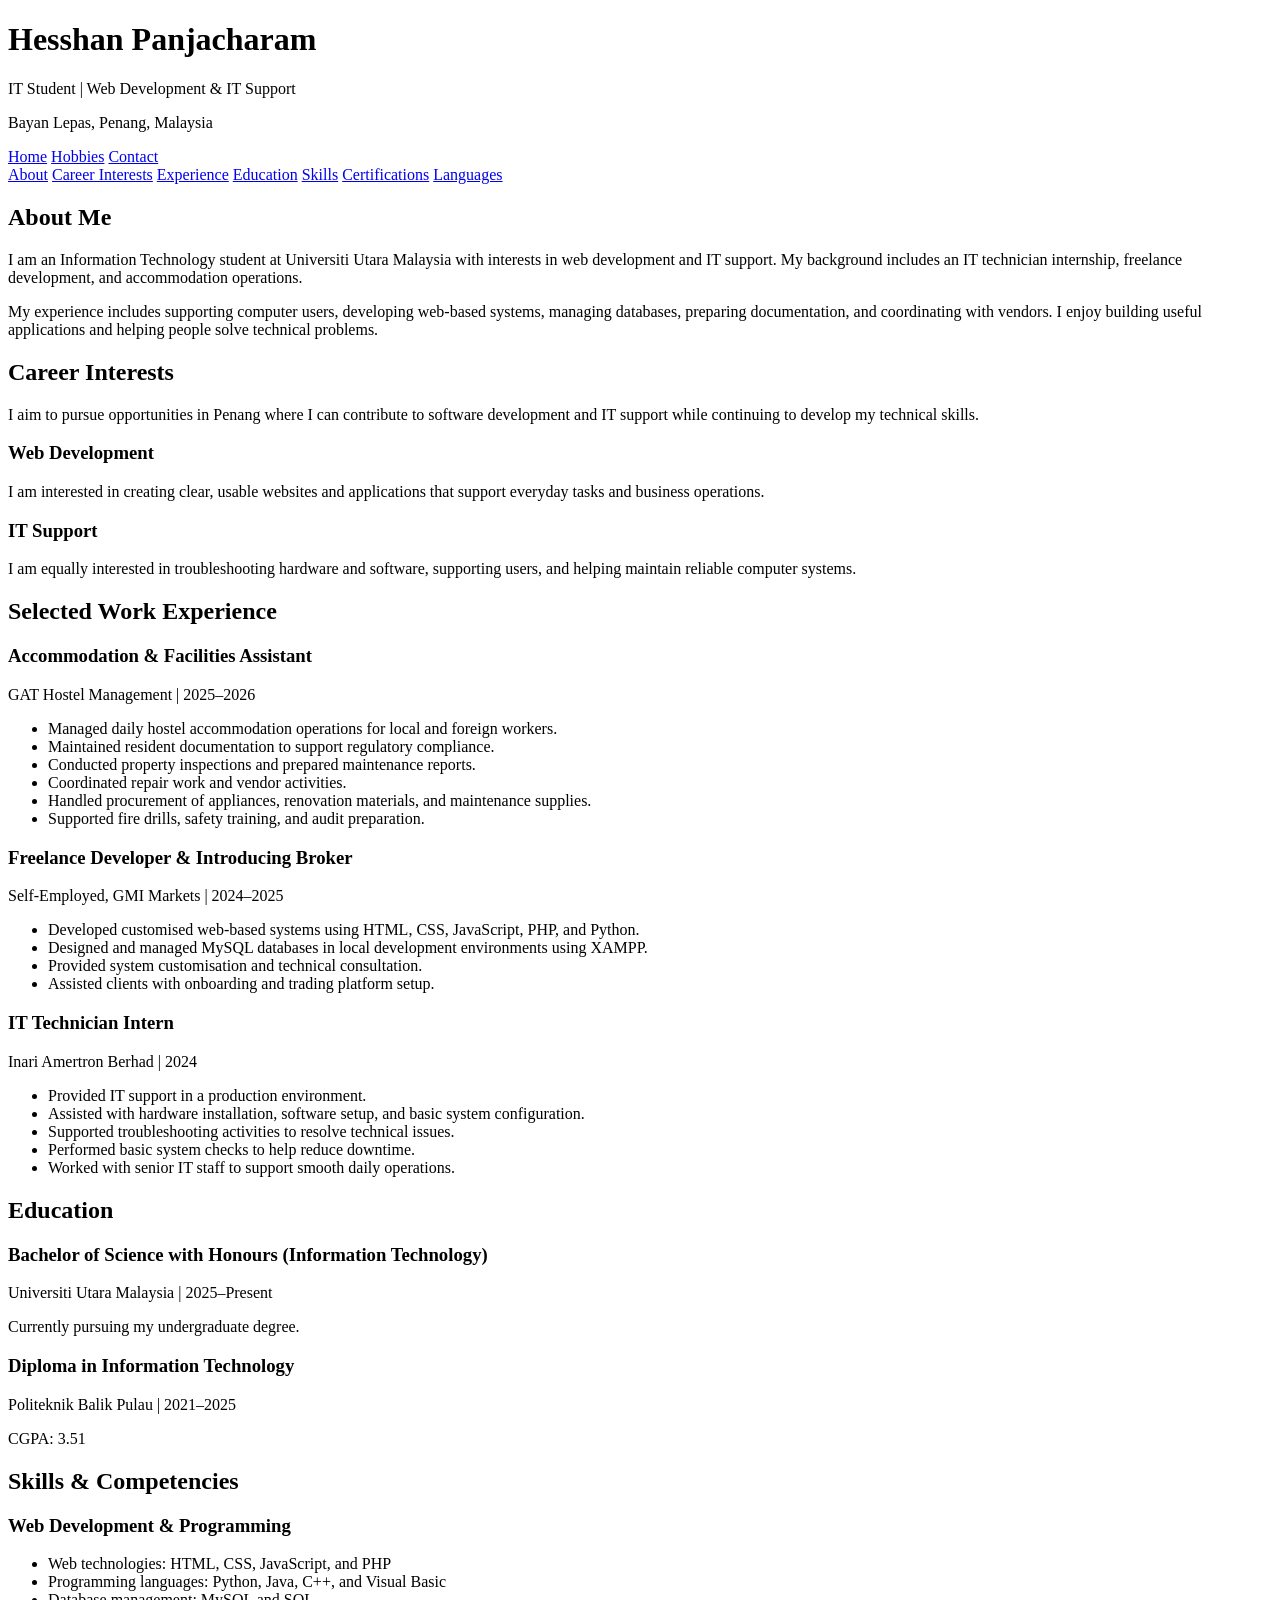
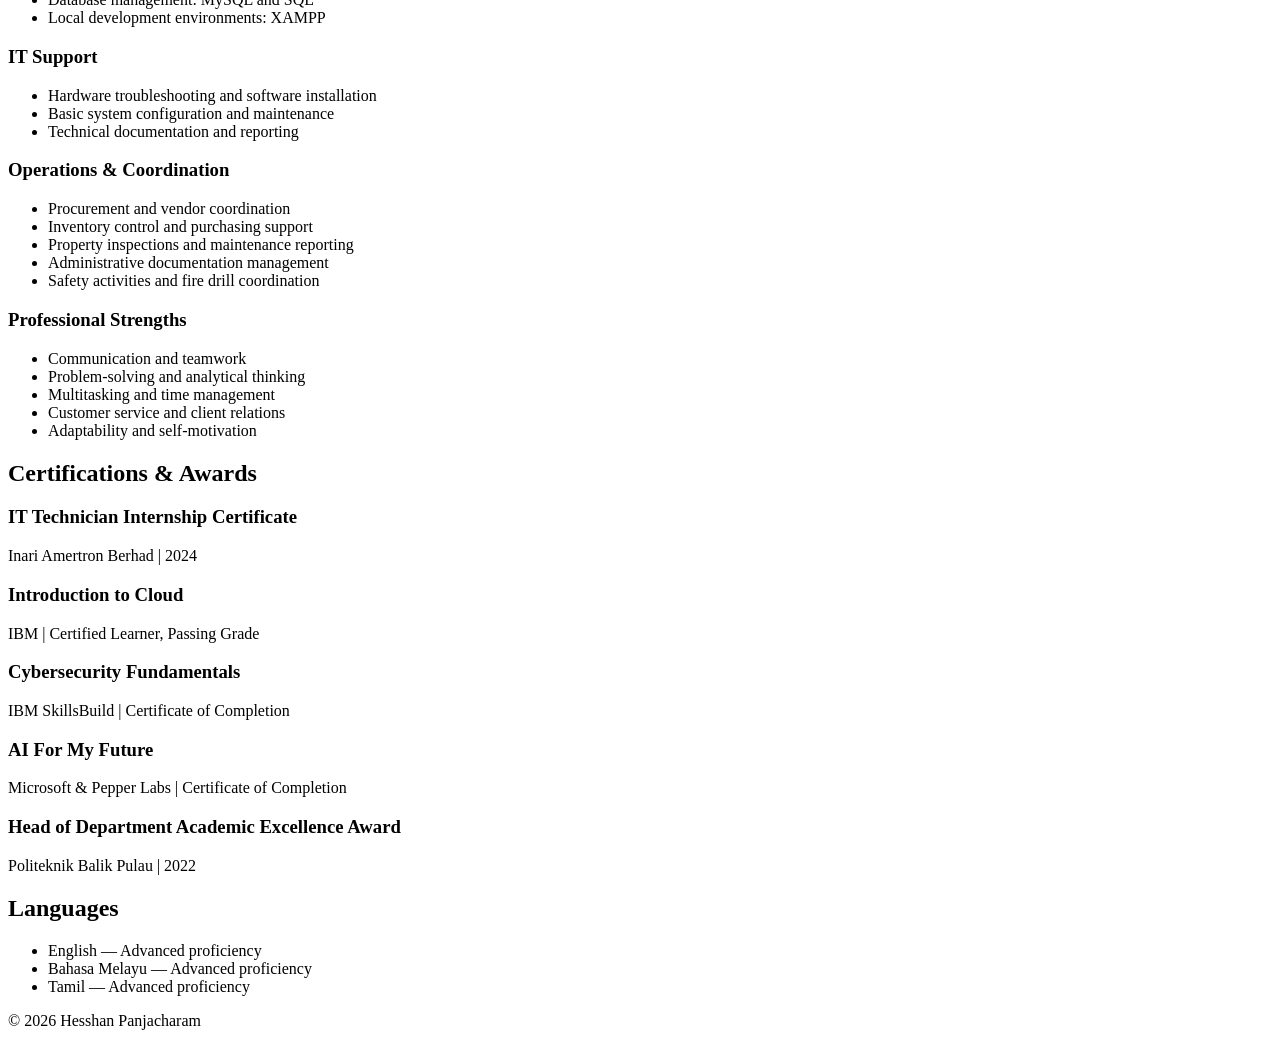
==== index.html @ a11c1210 "Add resume home page with experience and skills" ====
<!DOCTYPE html>
<html lang="en">
<head>
    <meta charset="UTF-8">
    <meta name="viewport" content="width=device-width, initial-scale=1.0">
    <meta name="description"
          content="Hesshan Panjacharam's resume: IT education, web development, technical support, and professional experience in Penang.">
    <title>Hesshan Panjacharam | Resume</title>
</head>
<body>
<header>
    <h1>Hesshan Panjacharam</h1>
    <p>IT Student | Web Development &amp; IT Support</p>
    <p>Bayan Lepas, Penang, Malaysia</p>

    <nav aria-label="Main navigation">
        <a href="index.html" aria-current="page">Home</a>
        <a href="hobbies.html">Hobbies</a>
        <a href="contact.html">Contact</a>
    </nav>
</header>

<main>
    <nav aria-label="Resume sections">
        <a href="#about">About</a>
        <a href="#career">Career Interests</a>
        <a href="#experience">Experience</a>
        <a href="#education">Education</a>
        <a href="#skills">Skills</a>
        <a href="#certifications">Certifications</a>
        <a href="#languages">Languages</a>
    </nav>

    <section id="about">
        <h2>About Me</h2>
        <p>
            I am an Information Technology student at Universiti Utara
            Malaysia with interests in web development and IT support.
            My background includes an IT technician internship,
            freelance development, and accommodation operations.
        </p>
        <p>
            My experience includes supporting computer users,
            developing web-based systems, managing databases,
            preparing documentation, and coordinating with vendors.
            I enjoy building useful applications and helping people
            solve technical problems.
        </p>
    </section>

    <section id="career">
        <h2>Career Interests</h2>
        <p>
            I aim to pursue opportunities in Penang where I can
            contribute to software development and IT support while
            continuing to develop my technical skills.
        </p>

        <h3>Web Development</h3>
        <p>
            I am interested in creating clear, usable websites and
            applications that support everyday tasks and business
            operations.
        </p>

        <h3>IT Support</h3>
        <p>
            I am equally interested in troubleshooting hardware and
            software, supporting users, and helping maintain reliable
            computer systems.
        </p>
    </section>

    <section id="experience">
        <h2>Selected Work Experience</h2>

        <h3>Accommodation &amp; Facilities Assistant</h3>
        <p>GAT Hostel Management | 2025–2026</p>
        <ul>
            <li>
                Managed daily hostel accommodation operations for
                local and foreign workers.
            </li>
            <li>
                Maintained resident documentation to support
                regulatory compliance.
            </li>
            <li>
                Conducted property inspections and prepared
                maintenance reports.
            </li>
            <li>
                Coordinated repair work and vendor activities.
            </li>
            <li>
                Handled procurement of appliances, renovation
                materials, and maintenance supplies.
            </li>
            <li>
                Supported fire drills, safety training, and
                audit preparation.
            </li>
        </ul>

        <h3>Freelance Developer &amp; Introducing Broker</h3>
        <p>Self-Employed, GMI Markets | 2024–2025</p>
        <ul>
            <li>
                Developed customised web-based systems using
                HTML, CSS, JavaScript, PHP, and Python.
            </li>
            <li>
                Designed and managed MySQL databases in local
                development environments using XAMPP.
            </li>
            <li>
                Provided system customisation and technical
                consultation.
            </li>
            <li>
                Assisted clients with onboarding and trading
                platform setup.
            </li>
        </ul>

        <h3>IT Technician Intern</h3>
        <p>Inari Amertron Berhad | 2024</p>
        <ul>
            <li>
                Provided IT support in a production environment.
            </li>
            <li>
                Assisted with hardware installation, software setup,
                and basic system configuration.
            </li>
            <li>
                Supported troubleshooting activities to resolve
                technical issues.
            </li>
            <li>
                Performed basic system checks to help reduce downtime.
            </li>
            <li>
                Worked with senior IT staff to support smooth
                daily operations.
            </li>
        </ul>
    </section>

    <section id="education">
        <h2>Education</h2>

        <h3>Bachelor of Science with Honours (Information Technology)</h3>
        <p>Universiti Utara Malaysia | 2025–Present</p>
        <p>Currently pursuing my undergraduate degree.</p>

        <h3>Diploma in Information Technology</h3>
        <p>Politeknik Balik Pulau | 2021–2025</p>
        <p>CGPA: 3.51</p>
    </section>

    <section id="skills">
        <h2>Skills &amp; Competencies</h2>

        <h3>Web Development &amp; Programming</h3>
        <ul>
            <li>Web technologies: HTML, CSS, JavaScript, and PHP</li>
            <li>
                Programming languages: Python, Java, C++,
                and Visual Basic
            </li>
            <li>Database management: MySQL and SQL</li>
            <li>Local development environments: XAMPP</li>
        </ul>

        <h3>IT Support</h3>
        <ul>
            <li>Hardware troubleshooting and software installation</li>
            <li>Basic system configuration and maintenance</li>
            <li>Technical documentation and reporting</li>
        </ul>

        <h3>Operations &amp; Coordination</h3>
        <ul>
            <li>Procurement and vendor coordination</li>
            <li>Inventory control and purchasing support</li>
            <li>Property inspections and maintenance reporting</li>
            <li>Administrative documentation management</li>
            <li>Safety activities and fire drill coordination</li>
        </ul>

        <h3>Professional Strengths</h3>
        <ul>
            <li>Communication and teamwork</li>
            <li>Problem-solving and analytical thinking</li>
            <li>Multitasking and time management</li>
            <li>Customer service and client relations</li>
            <li>Adaptability and self-motivation</li>
        </ul>
    </section>

    <section id="certifications">
        <h2>Certifications &amp; Awards</h2>

        <h3>IT Technician Internship Certificate</h3>
        <p>Inari Amertron Berhad | 2024</p>

        <h3>Introduction to Cloud</h3>
        <p>IBM | Certified Learner, Passing Grade</p>

        <h3>Cybersecurity Fundamentals</h3>
        <p>IBM SkillsBuild | Certificate of Completion</p>

        <h3>AI For My Future</h3>
        <p>Microsoft &amp; Pepper Labs | Certificate of Completion</p>

        <h3>Head of Department Academic Excellence Award</h3>
        <p>Politeknik Balik Pulau | 2022</p>
    </section>

    <section id="languages">
        <h2>Languages</h2>
        <ul>
            <li>English — Advanced proficiency</li>
            <li>Bahasa Melayu — Advanced proficiency</li>
            <li>Tamil — Advanced proficiency</li>
        </ul>
    </section>
</main>

<footer>
    <p>&copy; 2026 Hesshan Panjacharam</p>
</footer>
</body>
</html>
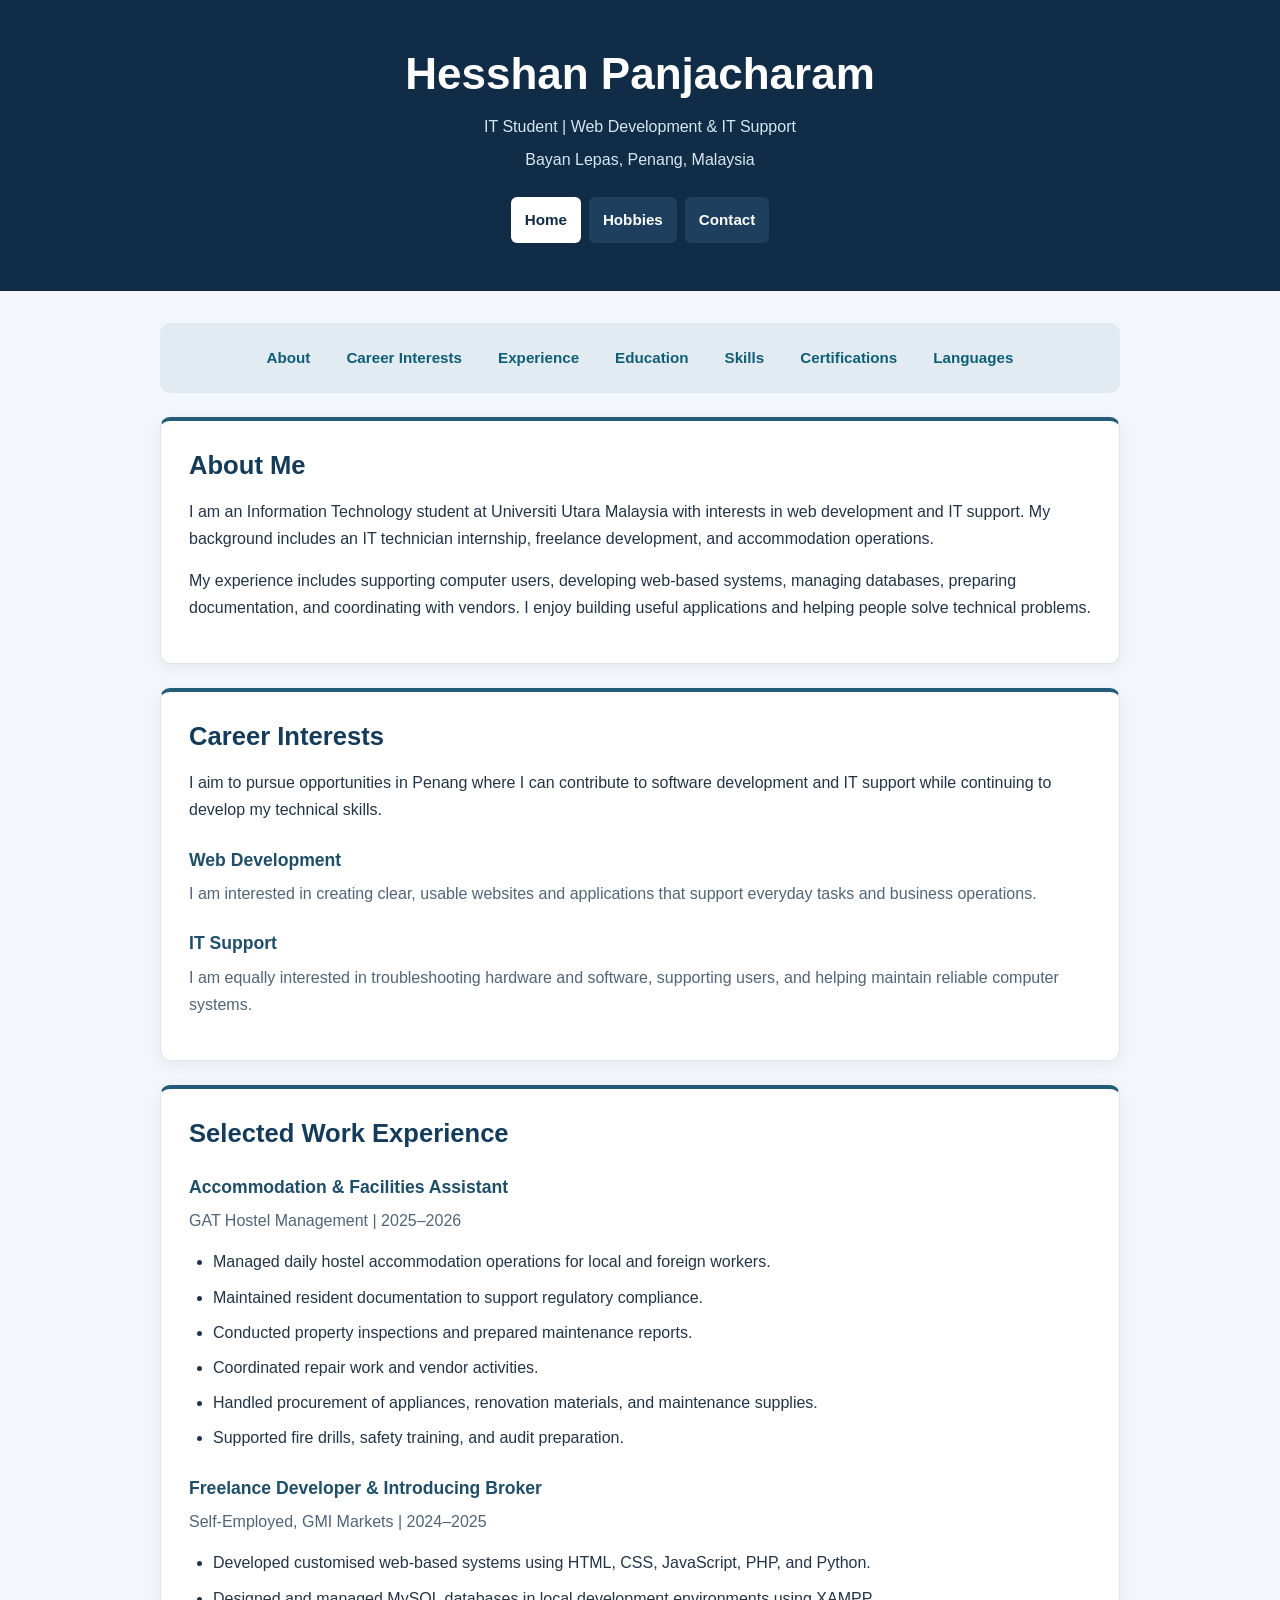
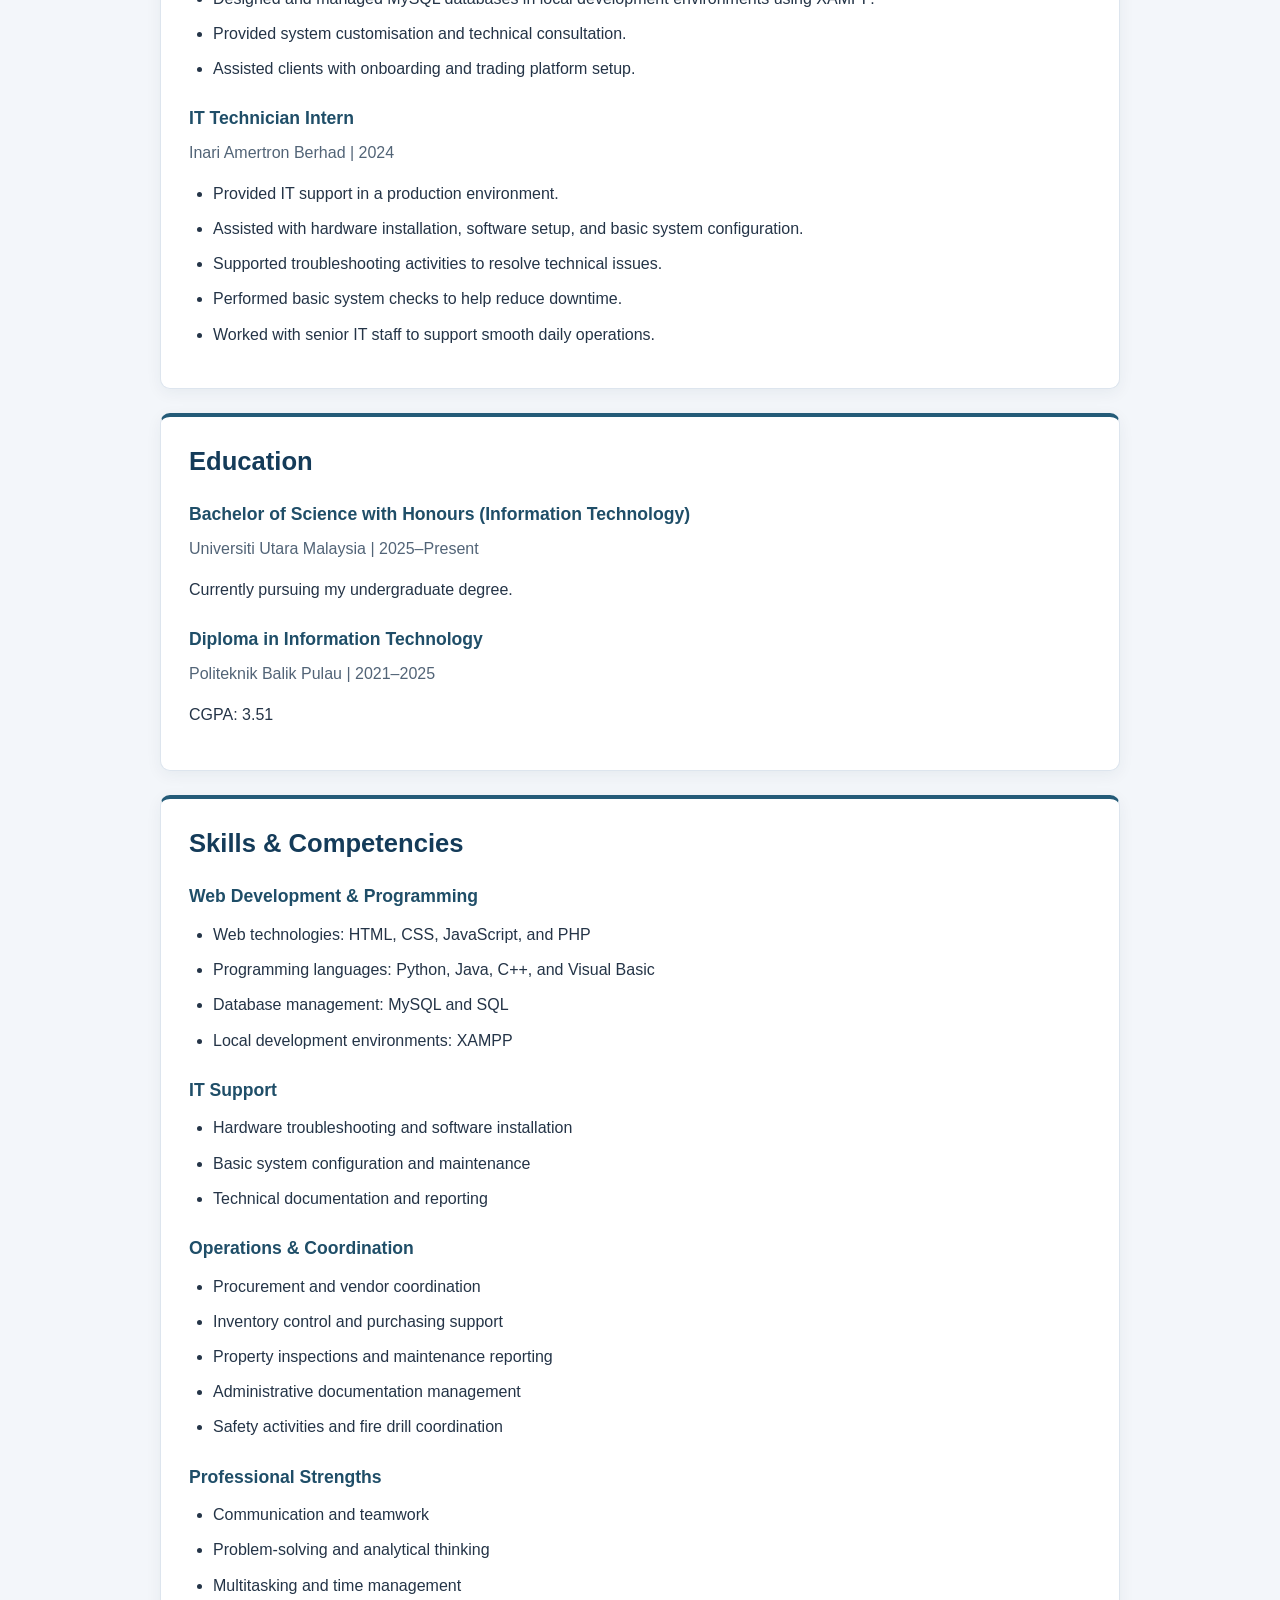
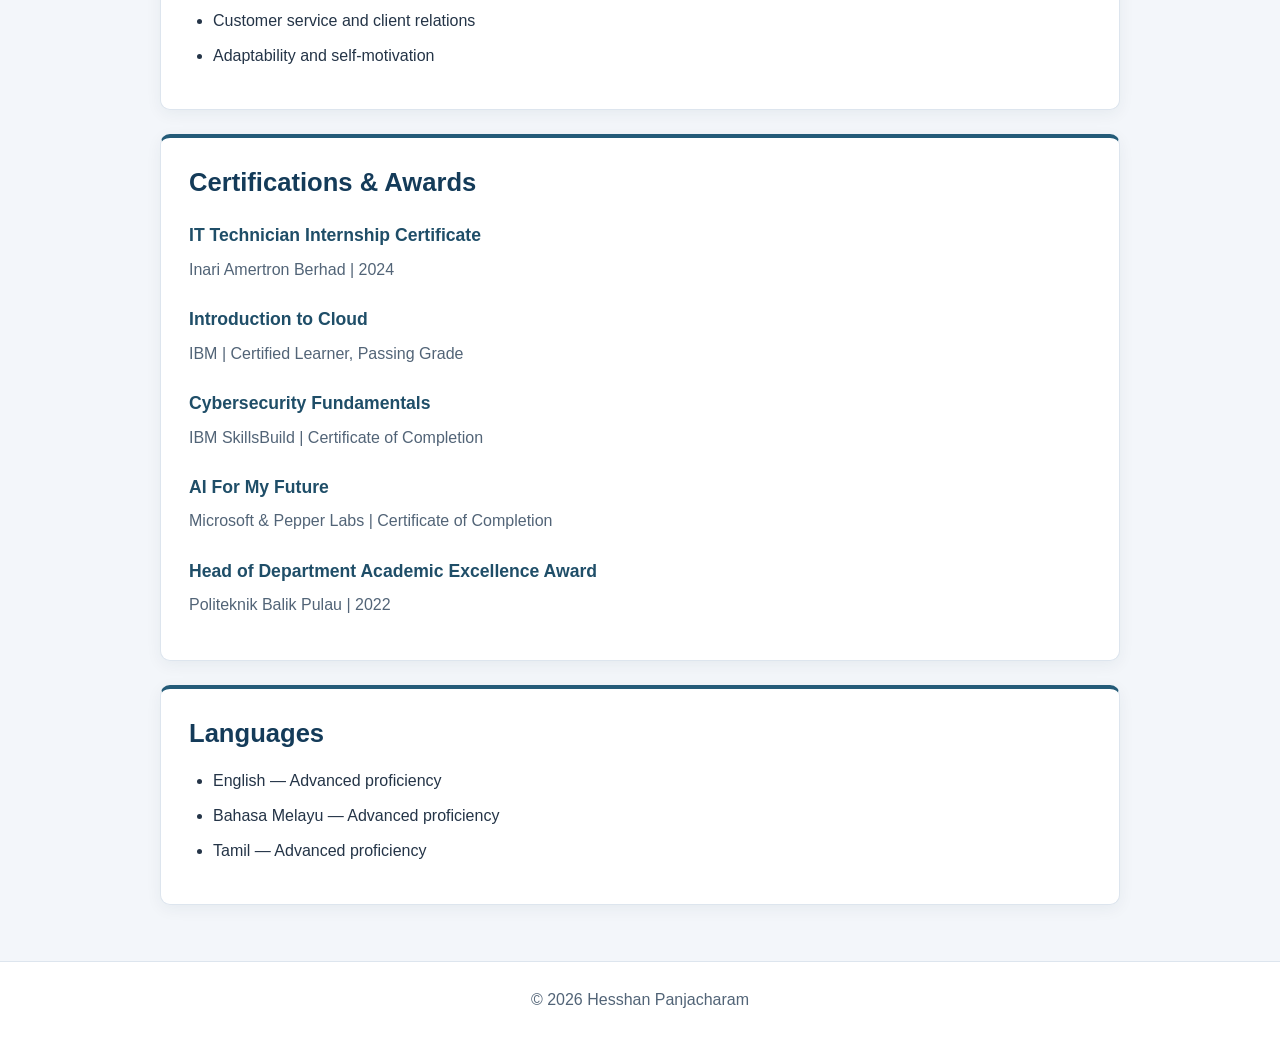
==== commit 5c5ded19: "Add shared responsive styling across resume pages" ====
--- a/index.html
+++ b/index.html
@@ -1,6 +1,7 @@
 <!DOCTYPE html>
 <html lang="en">
 <head>
+    <link rel="stylesheet" href="style.css">
     <meta charset="UTF-8">
     <meta name="viewport" content="width=device-width, initial-scale=1.0">
     <meta name="description"
--- a/style.css
+++ b/style.css
@@ -0,0 +1,197 @@
+/* Include padding and borders when calculating element widths. */
+* {
+    box-sizing: border-box;
+}
+
+/* Set the website's default appearance. */
+body {
+    margin: 0;
+    min-height: 100vh;
+    display: flex;
+    flex-direction: column;
+    font-family: "Segoe UI", Arial, sans-serif;
+    font-size: 16px;
+    line-height: 1.7;
+    color: #243447;
+    background-color: #f3f6fa;
+}
+
+/* Introduce the person at the top of every page. */
+header {
+    padding: 48px 24px;
+    text-align: center;
+    color: #ffffff;
+    background-color: #102c46;
+}
+
+header h1 {
+    margin: 0 0 12px;
+    font-size: 2.75rem;
+    line-height: 1.2;
+}
+
+header p {
+    margin: 6px 0;
+    color: #d8e6f2;
+}
+
+/* Keep navigation links organised on large and small screens. */
+nav {
+    display: flex;
+    flex-wrap: wrap;
+    justify-content: center;
+    gap: 8px;
+}
+
+nav a {
+    display: inline-block;
+    padding: 10px 14px;
+    border-radius: 6px;
+    font-size: 0.95rem;
+    font-weight: 600;
+    text-decoration: none;
+}
+
+header nav {
+    margin-top: 24px;
+}
+
+header nav a {
+    color: #ffffff;
+    background-color: #1e405e;
+}
+
+header nav a:hover {
+    background-color: #2b5476;
+}
+
+/* Highlight the page currently being viewed. */
+header nav a[aria-current="page"] {
+    color: #102c46;
+    background-color: #ffffff;
+}
+
+/* Centre the main content and limit its width. */
+main {
+    flex: 1;
+    width: 100%;
+    max-width: 1000px;
+    margin: 32px auto;
+    padding: 0 20px;
+}
+
+/* Style the Home page's links to resume sections. */
+main > nav {
+    margin-bottom: 24px;
+    padding: 12px;
+    border-radius: 10px;
+    background-color: #e2eaf2;
+}
+
+main > nav a:hover {
+    background-color: #cfdce8;
+}
+
+/* Present each content section as a readable card. */
+section {
+    margin-bottom: 24px;
+    padding: 28px;
+    border: 1px solid #dde5ee;
+    border-top: 4px solid #245b78;
+    border-radius: 10px;
+    background-color: #ffffff;
+    box-shadow: 0 4px 16px rgba(16, 44, 70, 0.06);
+    scroll-margin-top: 24px;
+}
+
+h2 {
+    margin: 0 0 16px;
+    font-size: 1.6rem;
+    line-height: 1.3;
+    color: #143b59;
+}
+
+h3 {
+    margin: 24px 0 8px;
+    font-size: 1.1rem;
+    line-height: 1.4;
+    color: #1f4e68;
+}
+
+p {
+    margin: 0 0 14px;
+}
+
+h3 + p {
+    color: #526477;
+}
+
+ul {
+    margin: 12px 0;
+    padding-left: 24px;
+}
+
+li {
+    margin-bottom: 8px;
+}
+
+/* Make links clear and usable with a keyboard. */
+a {
+    color: #0d5f76;
+    overflow-wrap: anywhere;
+}
+
+a:hover {
+    text-decoration: underline;
+}
+
+a:focus-visible {
+    outline: 3px solid currentColor;
+    outline-offset: 4px;
+}
+
+/* Keep images within the available space. */
+img {
+    max-width: 100%;
+    height: auto;
+}
+
+footer {
+    padding: 24px 20px;
+    border-top: 1px solid #dde5ee;
+    text-align: center;
+    color: #526477;
+    background-color: #ffffff;
+}
+
+footer p {
+    margin: 0;
+}
+
+/* Adjust spacing and headings for smaller screens. */
+@media (max-width: 600px) {
+    header {
+        padding: 32px 20px;
+    }
+
+    header h1 {
+        font-size: 2rem;
+    }
+
+    main {
+        margin: 24px auto;
+        padding: 0 14px;
+    }
+
+    section {
+        padding: 20px;
+    }
+
+    h2 {
+        font-size: 1.4rem;
+    }
+
+    nav a {
+        padding: 8px 10px;
+    }
+}
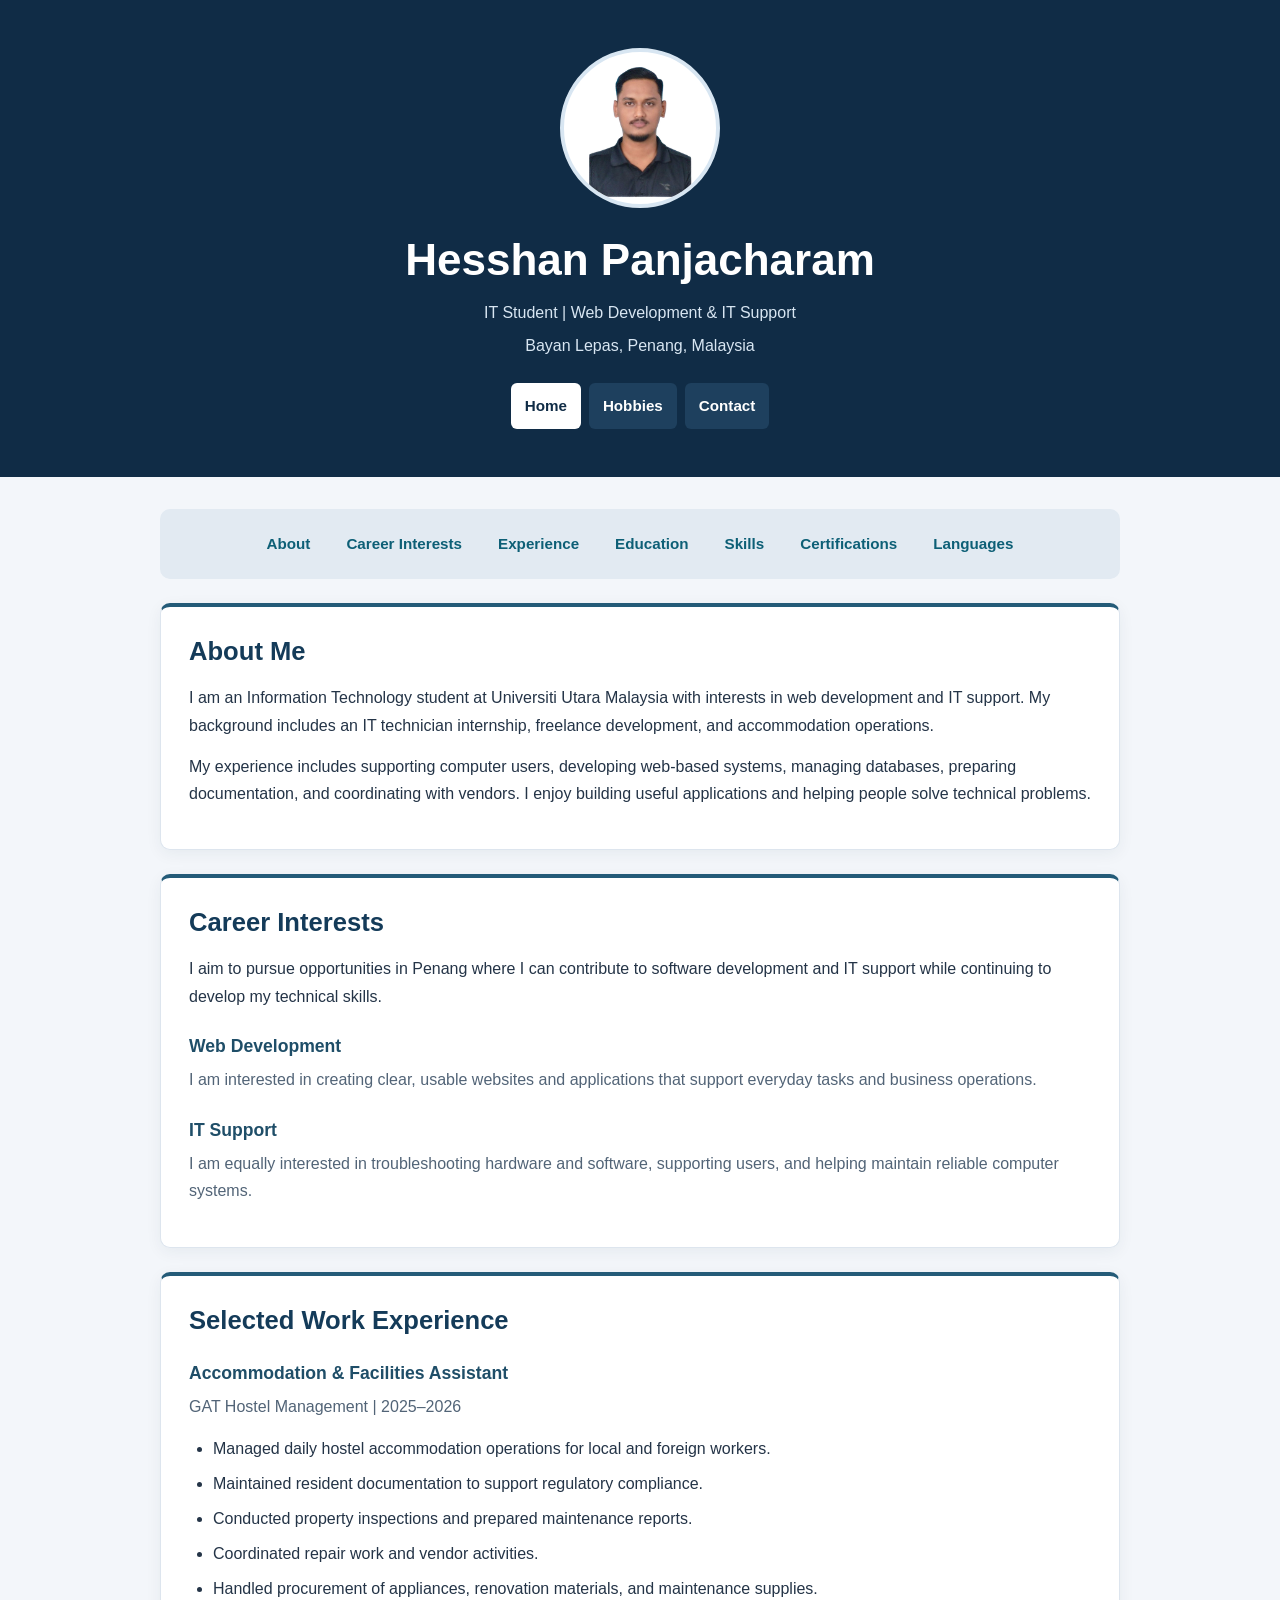
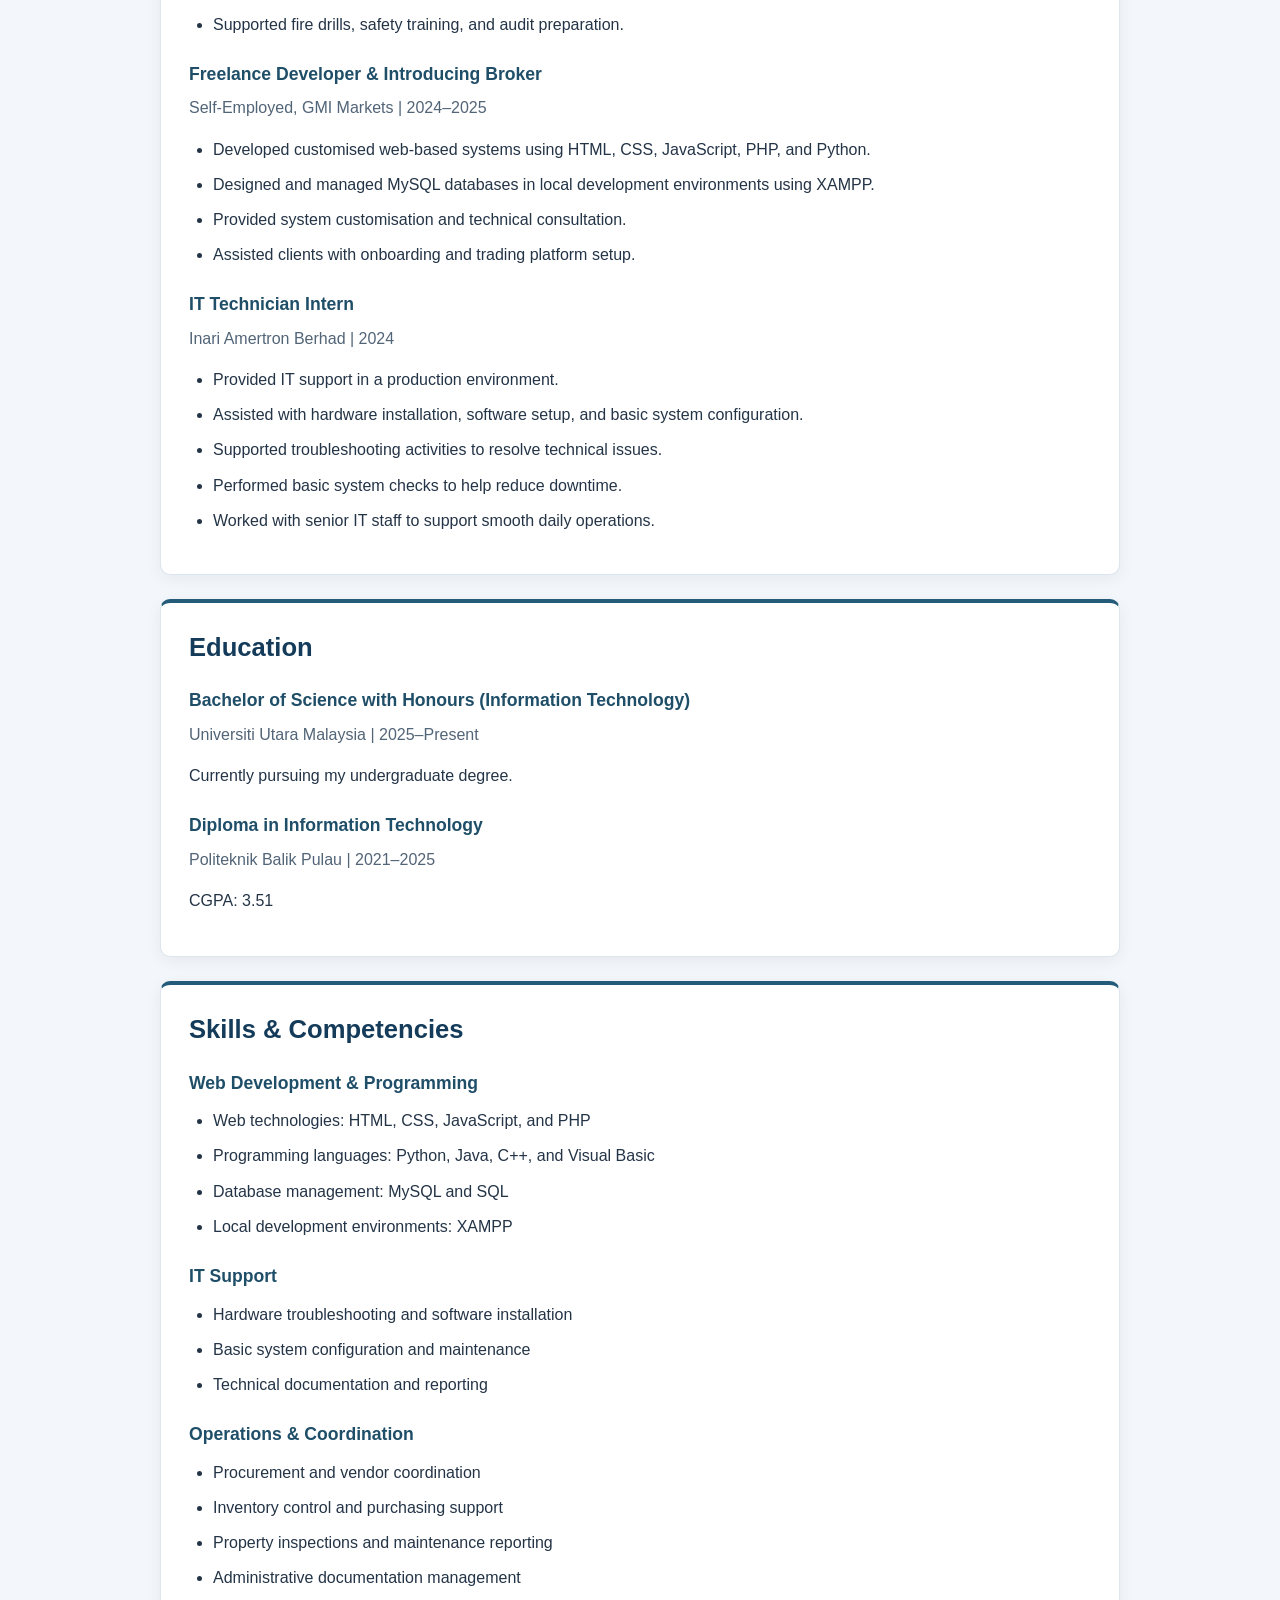
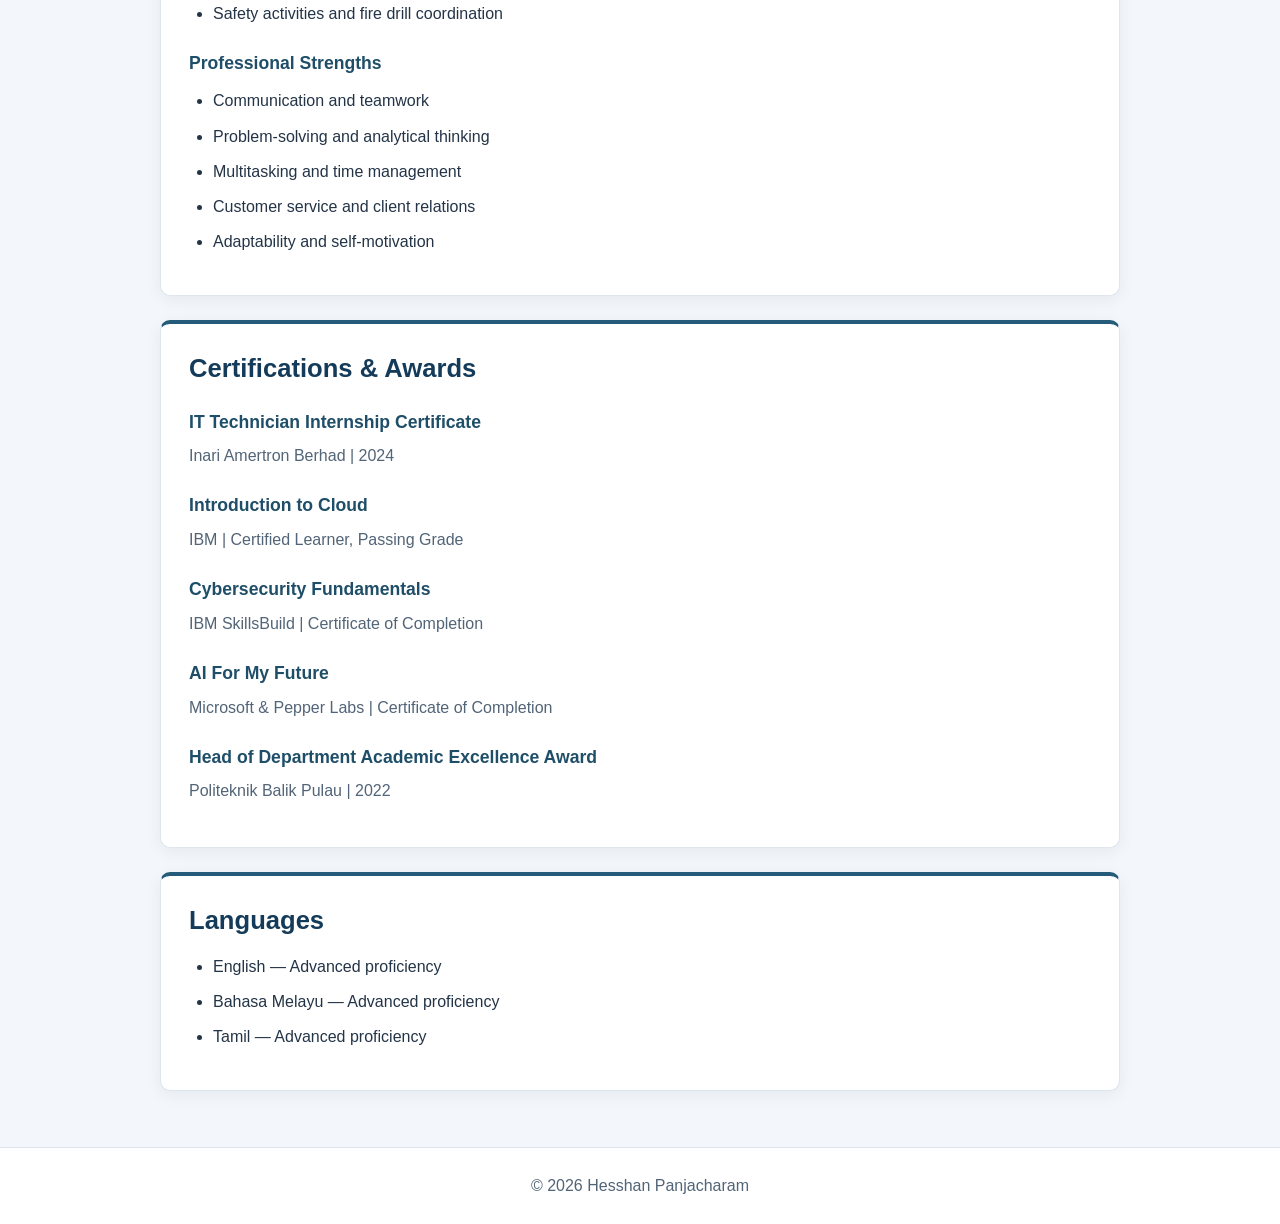
==== commit 848f9afd: "Add profile portrait with responsive circular styling" ====
--- a/index.html
+++ b/index.html
@@ -10,6 +10,12 @@
 </head>
 <body>
 <header>
+    <img class="profile-photo"
+         src="images/profile.png"
+         alt="Portrait of Hesshan Panjacharam"
+         width="245"
+         height="314">
+
     <h1>Hesshan Panjacharam</h1>
     <p>IT Student | Web Development &amp; IT Support</p>
     <p>Bayan Lepas, Penang, Malaysia</p>
--- a/style.css
+++ b/style.css
@@ -156,6 +156,18 @@
     height: auto;
 }
 
+/* Display the profile portrait on all screen sizes. */
+.profile-photo {
+    width: 160px;
+    height: 160px;
+    object-fit: cover;
+    object-position: center 60%;
+    margin-bottom: 18px;
+    border: 4px solid #d8e6f2;
+    border-radius: 50%;
+    background-color: #ffffff;
+}
+
 footer {
     padding: 24px 20px;
     border-top: 1px solid #dde5ee;
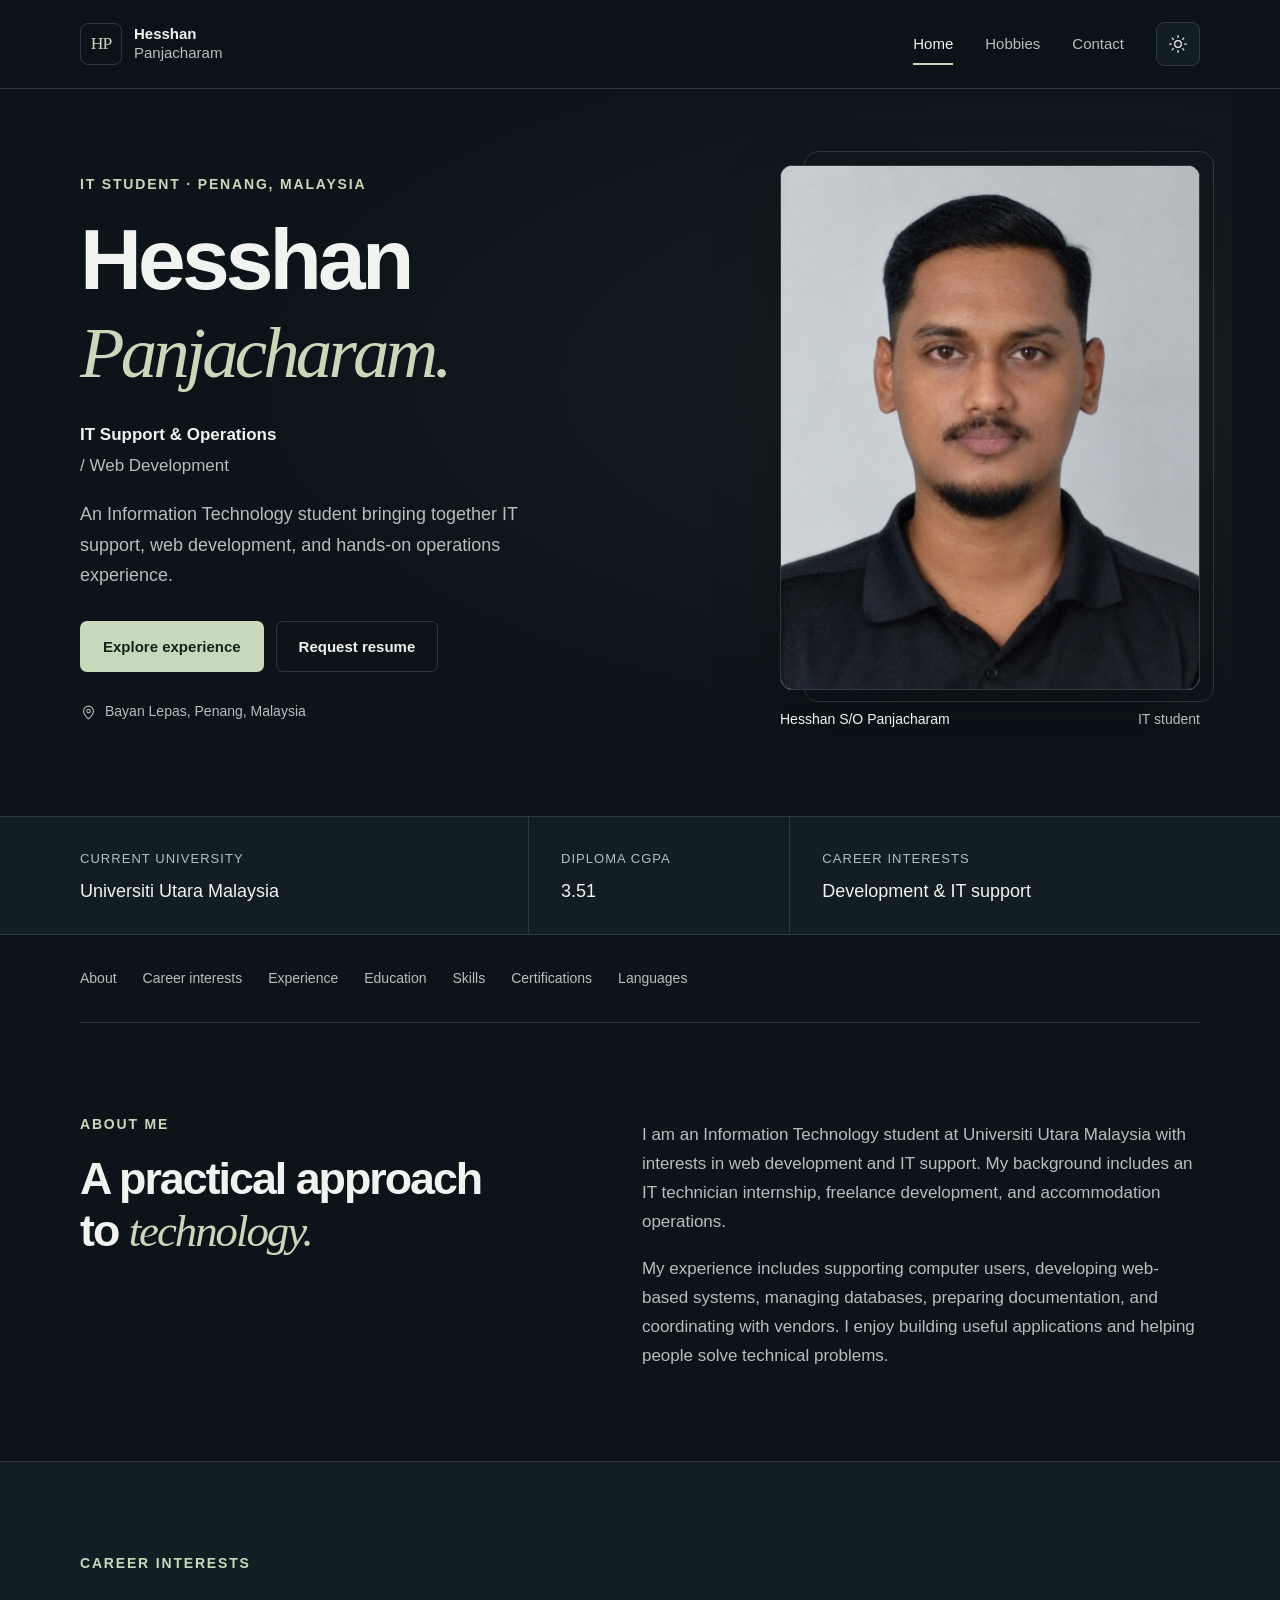
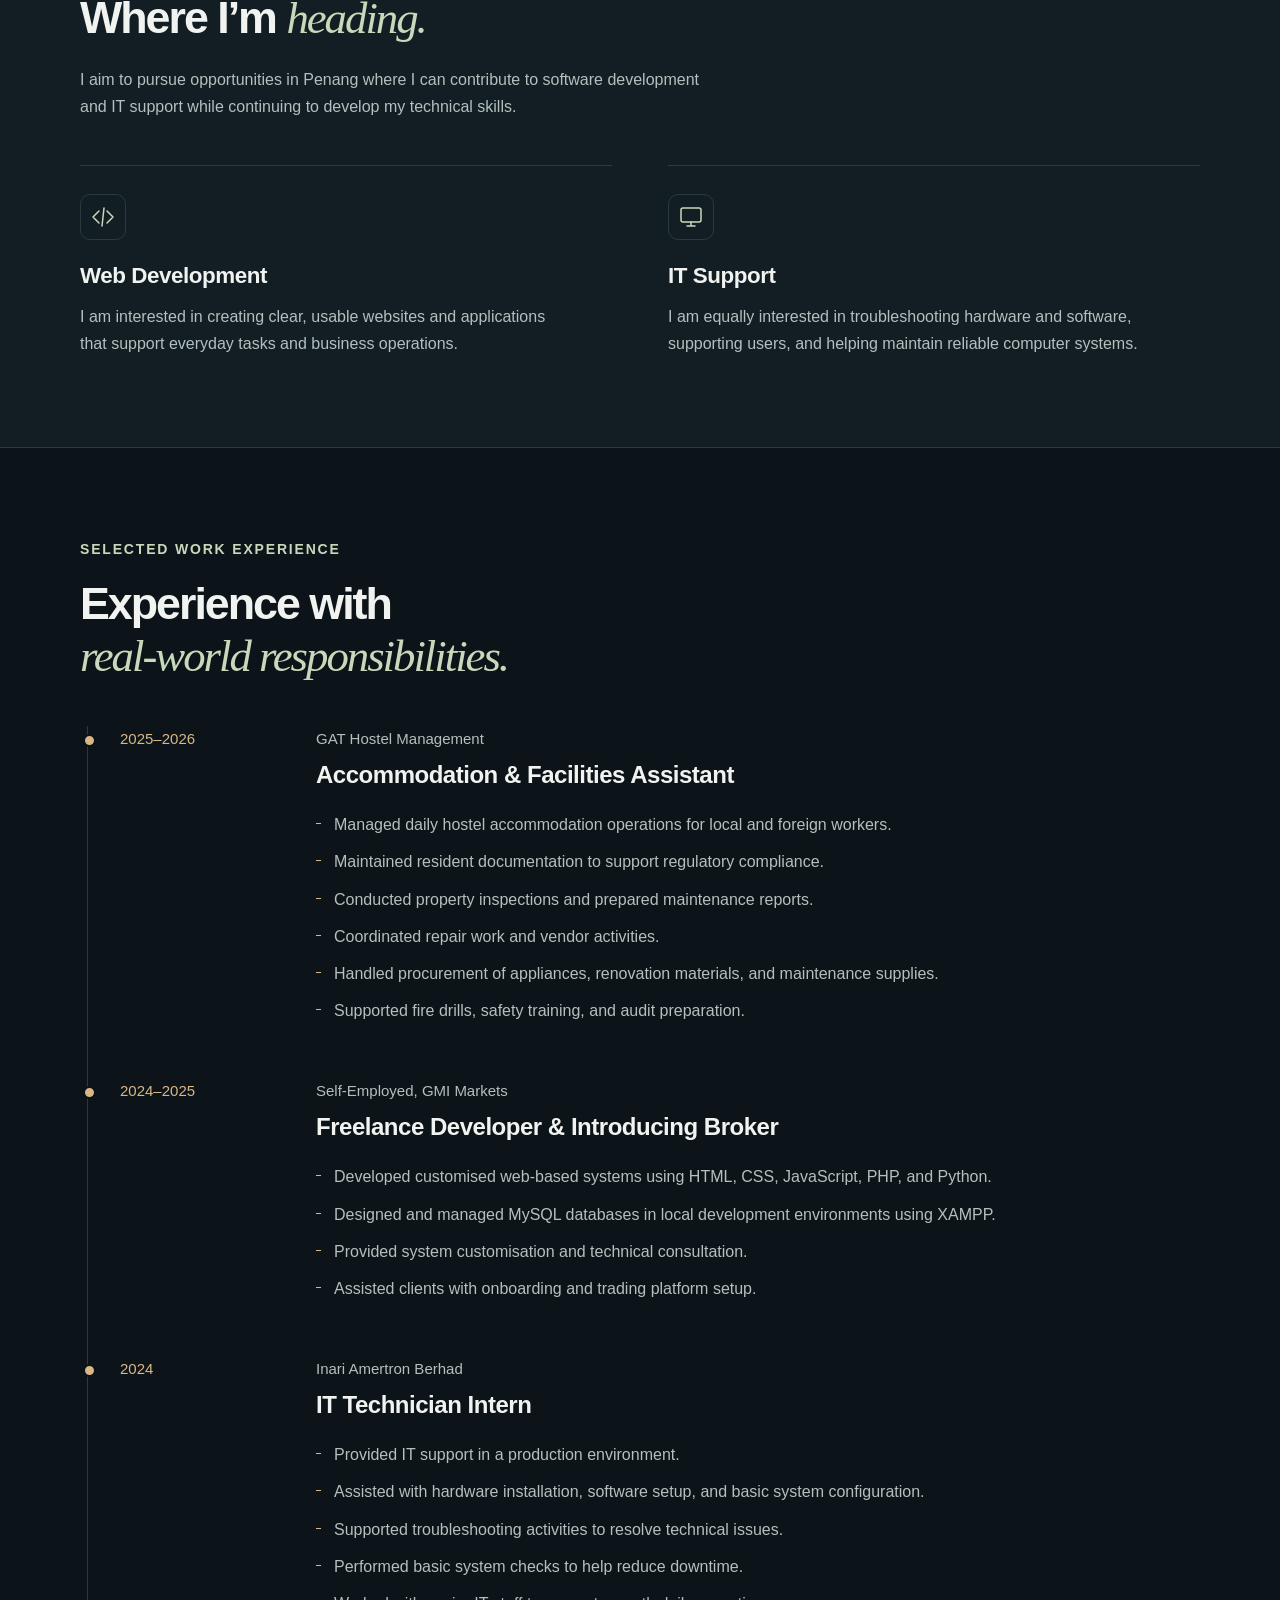
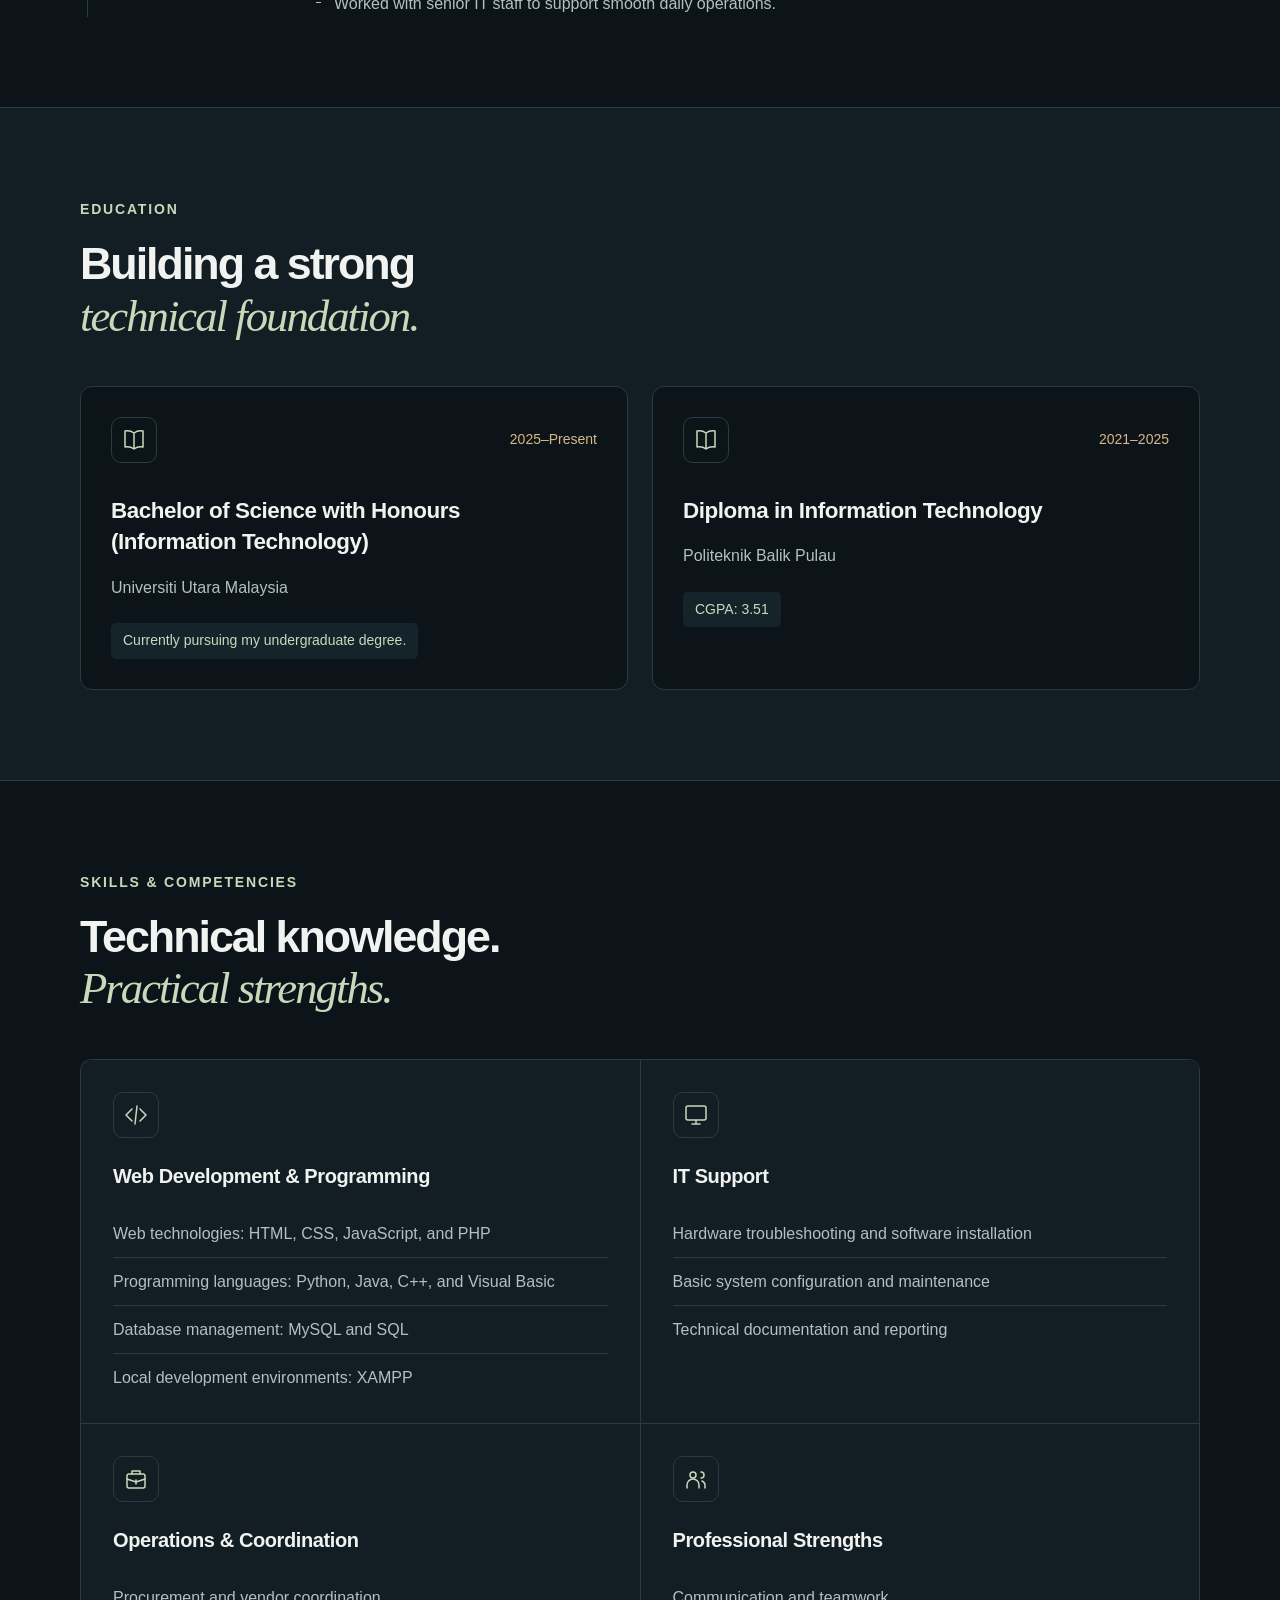
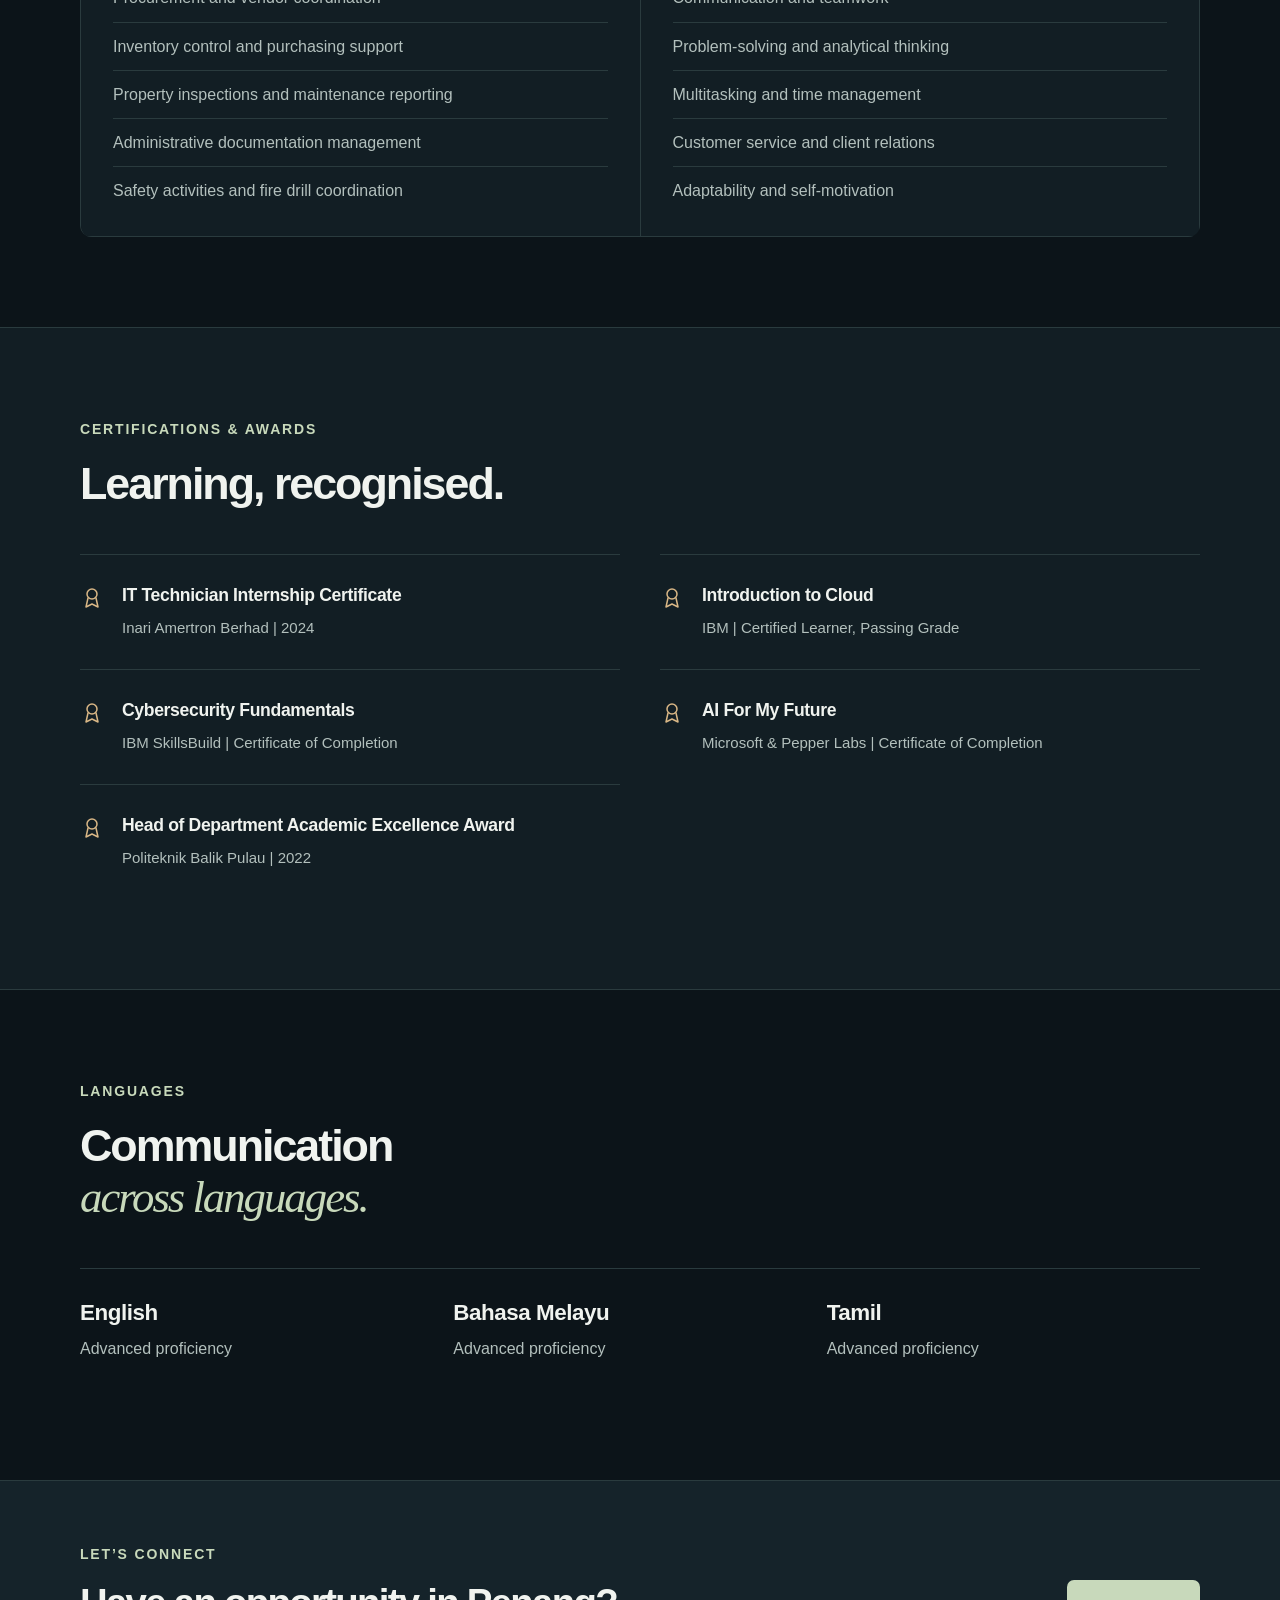
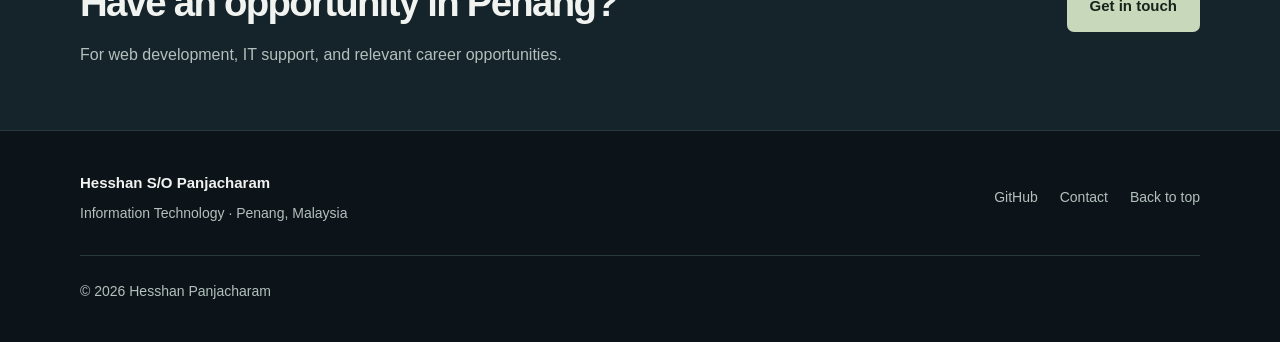
==== commit 00bfaafb: "Redesign home page with hero timelines and theme controls" ====
--- a/index.html
+++ b/index.html
@@ -1,242 +1,205 @@
 <!DOCTYPE html>
-<html lang="en">
+<html lang="en" data-theme="dark">
 <head>
+    <meta charset="UTF-8">
+    <meta name="viewport" content="width=device-width, initial-scale=1">
+    <meta name="description" content="Hesshan Panjacharam — Information Technology student in Penang, with experience in IT support, web development, and business operations.">
+    <meta name="color-scheme" content="dark light">
+    <meta name="theme-color" content="#0c1419">
+    <meta property="og:title" content="Resume | Hesshan Panjacharam">
+    <meta property="og:description" content="Hesshan Panjacharam — Information Technology student in Penang, with experience in IT support, web development, and business operations.">
+    <meta property="og:type" content="website">
+    <title>Resume | Hesshan Panjacharam</title>
+    <!-- Set the saved theme before the stylesheet paints the page. -->
+    <script src="theme.js"></script>
     <link rel="stylesheet" href="style.css">
-    <meta charset="UTF-8">
-    <meta name="viewport" content="width=device-width, initial-scale=1.0">
-    <meta name="description"
-          content="Hesshan Panjacharam's resume: IT education, web development, technical support, and professional experience in Penang.">
-    <title>Hesshan Panjacharam | Resume</title>
 </head>
-<body>
-<header>
-    <img class="profile-photo"
-         src="images/profile.png"
-         alt="Portrait of Hesshan Panjacharam"
-         width="245"
-         height="314">
-
-    <h1>Hesshan Panjacharam</h1>
-    <p>IT Student | Web Development &amp; IT Support</p>
-    <p>Bayan Lepas, Penang, Malaysia</p>
-
-    <nav aria-label="Main navigation">
-        <a href="index.html" aria-current="page">Home</a>
-        <a href="hobbies.html">Hobbies</a>
-        <a href="contact.html">Contact</a>
-    </nav>
+<body id="top">
+<a class="skip-link" href="#main-content">Skip to content</a>
+<header class="site-header">
+    <div class="container header-inner">
+        <a class="brand" href="index.html" aria-label="Hesshan Panjacharam home">
+            <span class="brand-mark" aria-hidden="true">HP</span>
+            <span class="brand-name">Hesshan<span>Panjacharam</span></span>
+        </a>
+        <nav class="primary-nav" id="primary-nav" aria-label="Main navigation">
+            <ul><li><a href="index.html" aria-current="page">Home</a></li><li><a href="hobbies.html">Hobbies</a></li><li><a href="contact.html">Contact</a></li></ul>
+        </nav>
+        <div class="header-actions">
+            <button class="theme-toggle" type="button" aria-label="Switch to light theme" title="Switch to light theme">
+                <svg class="icon sun-icon" viewBox="0 0 24 24" fill="none" stroke="currentColor" stroke-width="1.5" stroke-linecap="round" stroke-linejoin="round" aria-hidden="true"><circle cx="12" cy="12" r="4"/><path d="M12 2v2m0 16v2M2 12h2m16 0h2M5 5l1.5 1.5m11 11L19 19M5 19l1.5-1.5m11-11L19 5"/></svg><svg class="icon moon-icon" viewBox="0 0 24 24" fill="none" stroke="currentColor" stroke-width="1.5" stroke-linecap="round" stroke-linejoin="round" aria-hidden="true"><path d="M20.8 13.2A9 9 0 0 1 10.8 3.1 9 9 0 1 0 20.8 13.2Z"/></svg>
+            </button>
+            <button class="menu-toggle" type="button" aria-expanded="false" aria-controls="primary-nav">
+                <span>Menu</span><svg class="icon " viewBox="0 0 24 24" fill="none" stroke="currentColor" stroke-width="1.5" stroke-linecap="round" stroke-linejoin="round" aria-hidden="true"><path d="M4 7h16M4 12h16M4 17h16"/></svg>
+            </button>
+        </div>
+    </div>
 </header>
-
-<main>
-    <nav aria-label="Resume sections">
-        <a href="#about">About</a>
-        <a href="#career">Career Interests</a>
-        <a href="#experience">Experience</a>
-        <a href="#education">Education</a>
-        <a href="#skills">Skills</a>
-        <a href="#certifications">Certifications</a>
+<main id="main-content" tabindex="-1">
+    <section class="hero container">
+        <div class="hero-copy">
+            <p class="eyebrow hero-entry">IT STUDENT · PENANG, MALAYSIA</p>
+            <h1 class="hero-entry">Hesshan<br><span>Panjacharam.</span></h1>
+            <p class="hero-role hero-entry">IT Support &amp; Operations <span>/ Web Development</span></p>
+            <p class="hero-description hero-entry">An Information Technology student bringing together IT support, web development, and hands-on operations experience.</p>
+            <div class="button-row hero-entry">
+                <a class="button button-primary" href="#experience">Explore experience</a>
+                <a class="button button-secondary" href="mailto:shanhesshan@gmail.com?subject=Resume%20request">Request resume</a>
+            </div>
+            <p class="hero-location hero-entry"><svg class="icon " viewBox="0 0 24 24" fill="none" stroke="currentColor" stroke-width="1.5" stroke-linecap="round" stroke-linejoin="round" aria-hidden="true"><path d="M19 10c0 5-7 11-7 11S5 15 5 10a7 7 0 1 1 14 0Z"/><circle cx="12" cy="10" r="2.5"/></svg> Bayan Lepas, Penang, Malaysia</p>
+        </div>
+        <figure class="hero-portrait hero-entry">
+            <div class="portrait-image">
+                <img src="images/profile.png" width="1147" height="1371" alt="Portrait of Hesshan Panjacharam" fetchpriority="high" decoding="async">
+            </div>
+            <figcaption><span>Hesshan S/O Panjacharam</span><span>IT student</span></figcaption>
+        </figure>
+    </section>
+
+    <div class="fact-strip">
+        <div class="container fact-grid">
+            <div><span class="fact-label">CURRENT UNIVERSITY</span><p>Universiti Utara Malaysia</p></div>
+            <div><span class="fact-label">DIPLOMA CGPA</span><p>3.51</p></div>
+            <div><span class="fact-label">CAREER INTERESTS</span><p>Development &amp; IT support</p></div>
+        </div>
+    </div>
+
+    <nav class="container section-nav" aria-label="Resume sections">
+        <a href="#about">About</a><a href="#career">Career interests</a>
+        <a href="#experience">Experience</a><a href="#education">Education</a>
+        <a href="#skills">Skills</a><a href="#certifications">Certifications</a>
         <a href="#languages">Languages</a>
     </nav>
 
-    <section id="about">
-        <h2>About Me</h2>
-        <p>
-            I am an Information Technology student at Universiti Utara
-            Malaysia with interests in web development and IT support.
-            My background includes an IT technician internship,
-            freelance development, and accommodation operations.
-        </p>
-        <p>
-            My experience includes supporting computer users,
-            developing web-based systems, managing databases,
-            preparing documentation, and coordinating with vendors.
-            I enjoy building useful applications and helping people
-            solve technical problems.
-        </p>
-    </section>
-
-    <section id="career">
-        <h2>Career Interests</h2>
-        <p>
-            I aim to pursue opportunities in Penang where I can
-            contribute to software development and IT support while
-            continuing to develop my technical skills.
-        </p>
-
-        <h3>Web Development</h3>
-        <p>
-            I am interested in creating clear, usable websites and
-            applications that support everyday tasks and business
-            operations.
-        </p>
-
-        <h3>IT Support</h3>
-        <p>
-            I am equally interested in troubleshooting hardware and
-            software, supporting users, and helping maintain reliable
-            computer systems.
-        </p>
-    </section>
-
-    <section id="experience">
-        <h2>Selected Work Experience</h2>
-
-        <h3>Accommodation &amp; Facilities Assistant</h3>
-        <p>GAT Hostel Management | 2025–2026</p>
-        <ul>
-            <li>
-                Managed daily hostel accommodation operations for
-                local and foreign workers.
-            </li>
-            <li>
-                Maintained resident documentation to support
-                regulatory compliance.
-            </li>
-            <li>
-                Conducted property inspections and prepared
-                maintenance reports.
-            </li>
-            <li>
-                Coordinated repair work and vendor activities.
-            </li>
-            <li>
-                Handled procurement of appliances, renovation
-                materials, and maintenance supplies.
-            </li>
-            <li>
-                Supported fire drills, safety training, and
-                audit preparation.
-            </li>
-        </ul>
-
-        <h3>Freelance Developer &amp; Introducing Broker</h3>
-        <p>Self-Employed, GMI Markets | 2024–2025</p>
-        <ul>
-            <li>
-                Developed customised web-based systems using
-                HTML, CSS, JavaScript, PHP, and Python.
-            </li>
-            <li>
-                Designed and managed MySQL databases in local
-                development environments using XAMPP.
-            </li>
-            <li>
-                Provided system customisation and technical
-                consultation.
-            </li>
-            <li>
-                Assisted clients with onboarding and trading
-                platform setup.
-            </li>
-        </ul>
-
-        <h3>IT Technician Intern</h3>
-        <p>Inari Amertron Berhad | 2024</p>
-        <ul>
-            <li>
-                Provided IT support in a production environment.
-            </li>
-            <li>
-                Assisted with hardware installation, software setup,
-                and basic system configuration.
-            </li>
-            <li>
-                Supported troubleshooting activities to resolve
-                technical issues.
-            </li>
-            <li>
-                Performed basic system checks to help reduce downtime.
-            </li>
-            <li>
-                Worked with senior IT staff to support smooth
-                daily operations.
-            </li>
-        </ul>
-    </section>
-
-    <section id="education">
-        <h2>Education</h2>
-
-        <h3>Bachelor of Science with Honours (Information Technology)</h3>
-        <p>Universiti Utara Malaysia | 2025–Present</p>
-        <p>Currently pursuing my undergraduate degree.</p>
-
-        <h3>Diploma in Information Technology</h3>
-        <p>Politeknik Balik Pulau | 2021–2025</p>
-        <p>CGPA: 3.51</p>
-    </section>
-
-    <section id="skills">
-        <h2>Skills &amp; Competencies</h2>
-
-        <h3>Web Development &amp; Programming</h3>
-        <ul>
-            <li>Web technologies: HTML, CSS, JavaScript, and PHP</li>
-            <li>
-                Programming languages: Python, Java, C++,
-                and Visual Basic
-            </li>
-            <li>Database management: MySQL and SQL</li>
-            <li>Local development environments: XAMPP</li>
-        </ul>
-
-        <h3>IT Support</h3>
-        <ul>
-            <li>Hardware troubleshooting and software installation</li>
-            <li>Basic system configuration and maintenance</li>
-            <li>Technical documentation and reporting</li>
-        </ul>
-
-        <h3>Operations &amp; Coordination</h3>
-        <ul>
-            <li>Procurement and vendor coordination</li>
-            <li>Inventory control and purchasing support</li>
-            <li>Property inspections and maintenance reporting</li>
-            <li>Administrative documentation management</li>
-            <li>Safety activities and fire drill coordination</li>
-        </ul>
-
-        <h3>Professional Strengths</h3>
-        <ul>
-            <li>Communication and teamwork</li>
-            <li>Problem-solving and analytical thinking</li>
-            <li>Multitasking and time management</li>
-            <li>Customer service and client relations</li>
-            <li>Adaptability and self-motivation</li>
-        </ul>
-    </section>
-
-    <section id="certifications">
-        <h2>Certifications &amp; Awards</h2>
-
-        <h3>IT Technician Internship Certificate</h3>
-        <p>Inari Amertron Berhad | 2024</p>
-
-        <h3>Introduction to Cloud</h3>
-        <p>IBM | Certified Learner, Passing Grade</p>
-
-        <h3>Cybersecurity Fundamentals</h3>
-        <p>IBM SkillsBuild | Certificate of Completion</p>
-
-        <h3>AI For My Future</h3>
-        <p>Microsoft &amp; Pepper Labs | Certificate of Completion</p>
-
-        <h3>Head of Department Academic Excellence Award</h3>
-        <p>Politeknik Balik Pulau | 2022</p>
-    </section>
-
-    <section id="languages">
-        <h2>Languages</h2>
-        <ul>
-            <li>English — Advanced proficiency</li>
-            <li>Bahasa Melayu — Advanced proficiency</li>
-            <li>Tamil — Advanced proficiency</li>
-        </ul>
+    <section class="section container about-section" id="about">
+        <div class="section-heading reveal"><p class="eyebrow">ABOUT ME</p>
+            <h2>A practical approach<br>to <em>technology.</em></h2></div>
+        <div class="about-copy reveal"><p>I am an Information Technology student at Universiti Utara Malaysia with interests in web development and IT support. My background includes an IT technician internship, freelance development, and accommodation operations.</p>
+            <p>My experience includes supporting computer users, developing web-based systems, managing databases, preparing documentation, and coordinating with vendors. I enjoy building useful applications and helping people solve technical problems.</p></div>
+    </section>
+
+    <section class="section section-tinted" id="career">
+        <div class="container">
+            <div class="section-heading reveal"><p class="eyebrow">CAREER INTERESTS</p>
+                <h2>Where I’m <em>heading.</em></h2><p>I aim to pursue opportunities in Penang where I can contribute to software development and IT support while continuing to develop my technical skills.</p></div>
+            <div class="career-grid">
+                <article class="career-item reveal"><span class="icon-box"><svg class="icon " viewBox="0 0 24 24" fill="none" stroke="currentColor" stroke-width="1.5" stroke-linecap="round" stroke-linejoin="round" aria-hidden="true"><path d="m8 6-6 6 6 6m8-12 6 6-6 6m-3-15-2 18"/></svg></span>
+                    <h3>Web Development</h3><p>I am interested in creating clear, usable websites and applications that support everyday tasks and business operations.</p></article>
+                <article class="career-item reveal"><span class="icon-box"><svg class="icon " viewBox="0 0 24 24" fill="none" stroke="currentColor" stroke-width="1.5" stroke-linecap="round" stroke-linejoin="round" aria-hidden="true"><rect x="2" y="3" width="20" height="14" rx="2"/><path d="M8 21h8m-4-4v4"/></svg></span>
+                    <h3>IT Support</h3><p>I am equally interested in troubleshooting hardware and software, supporting users, and helping maintain reliable computer systems.</p></article>
+            </div>
+        </div>
+    </section>
+
+    <section class="section container" id="experience">
+        <div class="section-heading reveal"><p class="eyebrow">SELECTED WORK EXPERIENCE</p>
+            <h2>Experience with<br><em>real-world responsibilities.</em></h2></div>
+        <div class="timeline">
+            <article class="timeline-item reveal">
+                <div class="timeline-date">2025–2026</div>
+                <div class="timeline-content"><p class="company">GAT Hostel Management</p>
+                    <h3>Accommodation &amp; Facilities Assistant</h3><ul class="responsibilities"><li>Managed daily hostel accommodation operations for local and foreign workers.</li><li>Maintained resident documentation to support regulatory compliance.</li><li>Conducted property inspections and prepared maintenance reports.</li><li>Coordinated repair work and vendor activities.</li><li>Handled procurement of appliances, renovation materials, and maintenance supplies.</li><li>Supported fire drills, safety training, and audit preparation.</li></ul></div>
+            </article>
+            <article class="timeline-item reveal">
+                <div class="timeline-date">2024–2025</div>
+                <div class="timeline-content"><p class="company">Self-Employed, GMI Markets</p>
+                    <h3>Freelance Developer &amp; Introducing Broker</h3><ul class="responsibilities"><li>Developed customised web-based systems using HTML, CSS, JavaScript, PHP, and Python.</li><li>Designed and managed MySQL databases in local development environments using XAMPP.</li><li>Provided system customisation and technical consultation.</li><li>Assisted clients with onboarding and trading platform setup.</li></ul></div>
+            </article>
+            <article class="timeline-item reveal">
+                <div class="timeline-date">2024</div>
+                <div class="timeline-content"><p class="company">Inari Amertron Berhad</p>
+                    <h3>IT Technician Intern</h3><ul class="responsibilities"><li>Provided IT support in a production environment.</li><li>Assisted with hardware installation, software setup, and basic system configuration.</li><li>Supported troubleshooting activities to resolve technical issues.</li><li>Performed basic system checks to help reduce downtime.</li><li>Worked with senior IT staff to support smooth daily operations.</li></ul></div>
+            </article>
+
+        </div>
+    </section>
+
+    <section class="section section-tinted" id="education">
+        <div class="container">
+            <div class="section-heading reveal"><p class="eyebrow">EDUCATION</p>
+                <h2>Building a strong<br><em>technical foundation.</em></h2></div>
+            <div class="education-grid">
+                <article class="education-card reveal">
+                    <div class="card-top"><span class="icon-box"><svg class="icon " viewBox="0 0 24 24" fill="none" stroke="currentColor" stroke-width="1.5" stroke-linecap="round" stroke-linejoin="round" aria-hidden="true"><path d="M12 5c-4-3-9-2-9-2v16s5-1 9 2c4-3 9-2 9-2V3s-5-1-9 2Zm0 0v16"/></svg></span><span class="date-label">2025–Present</span></div>
+                    <h3>Bachelor of Science with Honours (Information Technology)</h3><p class="institution">Universiti Utara Malaysia</p>
+                    <p class="education-note">Currently pursuing my undergraduate degree.</p>
+                </article>
+                <article class="education-card reveal">
+                    <div class="card-top"><span class="icon-box"><svg class="icon " viewBox="0 0 24 24" fill="none" stroke="currentColor" stroke-width="1.5" stroke-linecap="round" stroke-linejoin="round" aria-hidden="true"><path d="M12 5c-4-3-9-2-9-2v16s5-1 9 2c4-3 9-2 9-2V3s-5-1-9 2Zm0 0v16"/></svg></span><span class="date-label">2021–2025</span></div>
+                    <h3>Diploma in Information Technology</h3><p class="institution">Politeknik Balik Pulau</p>
+                    <p class="education-note">CGPA: 3.51</p>
+                </article>
+
+            </div>
+        </div>
+    </section>
+
+    <section class="section container" id="skills">
+        <div class="section-heading reveal"><p class="eyebrow">SKILLS &amp; COMPETENCIES</p>
+            <h2>Technical knowledge.<br><em>Practical strengths.</em></h2></div>
+        <div class="skills-grid">
+            <article class="skill-group reveal"><span class="icon-box"><svg class="icon " viewBox="0 0 24 24" fill="none" stroke="currentColor" stroke-width="1.5" stroke-linecap="round" stroke-linejoin="round" aria-hidden="true"><path d="m8 6-6 6 6 6m8-12 6 6-6 6m-3-15-2 18"/></svg></span>
+                <h3>Web Development &amp; Programming</h3><ul class="skill-list"><li>Web technologies: HTML, CSS, JavaScript, and PHP</li><li>Programming languages: Python, Java, C++, and Visual Basic</li><li>Database management: MySQL and SQL</li><li>Local development environments: XAMPP</li></ul></article>
+            <article class="skill-group reveal"><span class="icon-box"><svg class="icon " viewBox="0 0 24 24" fill="none" stroke="currentColor" stroke-width="1.5" stroke-linecap="round" stroke-linejoin="round" aria-hidden="true"><rect x="2" y="3" width="20" height="14" rx="2"/><path d="M8 21h8m-4-4v4"/></svg></span>
+                <h3>IT Support</h3><ul class="skill-list"><li>Hardware troubleshooting and software installation</li><li>Basic system configuration and maintenance</li><li>Technical documentation and reporting</li></ul></article>
+            <article class="skill-group reveal"><span class="icon-box"><svg class="icon " viewBox="0 0 24 24" fill="none" stroke="currentColor" stroke-width="1.5" stroke-linecap="round" stroke-linejoin="round" aria-hidden="true"><rect x="3" y="7" width="18" height="14" rx="2"/><path d="M8 7V4h8v3M3 12l9 3 9-3m-9 1v4"/></svg></span>
+                <h3>Operations &amp; Coordination</h3><ul class="skill-list"><li>Procurement and vendor coordination</li><li>Inventory control and purchasing support</li><li>Property inspections and maintenance reporting</li><li>Administrative documentation management</li><li>Safety activities and fire drill coordination</li></ul></article>
+            <article class="skill-group reveal"><span class="icon-box"><svg class="icon " viewBox="0 0 24 24" fill="none" stroke="currentColor" stroke-width="1.5" stroke-linecap="round" stroke-linejoin="round" aria-hidden="true"><circle cx="9" cy="8" r="3"/><path d="M3 21v-3a6 6 0 0 1 12 0v3m2-16a3 3 0 0 1 0 6m1 3a5 5 0 0 1 3 5v2"/></svg></span>
+                <h3>Professional Strengths</h3><ul class="skill-list"><li>Communication and teamwork</li><li>Problem-solving and analytical thinking</li><li>Multitasking and time management</li><li>Customer service and client relations</li><li>Adaptability and self-motivation</li></ul></article>
+
+        </div>
+    </section>
+
+    <section class="section section-tinted" id="certifications">
+        <div class="container">
+            <div class="section-heading reveal"><p class="eyebrow">CERTIFICATIONS &amp; AWARDS</p>
+                <h2>Learning, recognised.</h2></div>
+            <div class="credentials-grid">
+                <article class="credential reveal"><span class="credential-icon"><svg class="icon " viewBox="0 0 24 24" fill="none" stroke="currentColor" stroke-width="1.5" stroke-linecap="round" stroke-linejoin="round" aria-hidden="true"><circle cx="12" cy="8" r="5"/><path d="m8 12-2 9 6-3 6 3-2-9"/></svg></span>
+                    <div><h3>IT Technician Internship Certificate</h3><p>Inari Amertron Berhad | 2024</p></div></article>
+                <article class="credential reveal"><span class="credential-icon"><svg class="icon " viewBox="0 0 24 24" fill="none" stroke="currentColor" stroke-width="1.5" stroke-linecap="round" stroke-linejoin="round" aria-hidden="true"><circle cx="12" cy="8" r="5"/><path d="m8 12-2 9 6-3 6 3-2-9"/></svg></span>
+                    <div><h3>Introduction to Cloud</h3><p>IBM | Certified Learner, Passing Grade</p></div></article>
+                <article class="credential reveal"><span class="credential-icon"><svg class="icon " viewBox="0 0 24 24" fill="none" stroke="currentColor" stroke-width="1.5" stroke-linecap="round" stroke-linejoin="round" aria-hidden="true"><circle cx="12" cy="8" r="5"/><path d="m8 12-2 9 6-3 6 3-2-9"/></svg></span>
+                    <div><h3>Cybersecurity Fundamentals</h3><p>IBM SkillsBuild | Certificate of Completion</p></div></article>
+                <article class="credential reveal"><span class="credential-icon"><svg class="icon " viewBox="0 0 24 24" fill="none" stroke="currentColor" stroke-width="1.5" stroke-linecap="round" stroke-linejoin="round" aria-hidden="true"><circle cx="12" cy="8" r="5"/><path d="m8 12-2 9 6-3 6 3-2-9"/></svg></span>
+                    <div><h3>AI For My Future</h3><p>Microsoft &amp; Pepper Labs | Certificate of Completion</p></div></article>
+                <article class="credential reveal"><span class="credential-icon"><svg class="icon " viewBox="0 0 24 24" fill="none" stroke="currentColor" stroke-width="1.5" stroke-linecap="round" stroke-linejoin="round" aria-hidden="true"><circle cx="12" cy="8" r="5"/><path d="m8 12-2 9 6-3 6 3-2-9"/></svg></span>
+                    <div><h3>Head of Department Academic Excellence Award</h3><p>Politeknik Balik Pulau | 2022</p></div></article>
+
+            </div>
+        </div>
+    </section>
+
+    <section class="section container" id="languages">
+        <div class="section-heading reveal"><p class="eyebrow">LANGUAGES</p>
+            <h2>Communication<br><em>across languages.</em></h2></div>
+        <div class="language-grid">
+            <article class="language-item reveal"><h3>English</h3><p>Advanced proficiency</p></article>
+            <article class="language-item reveal"><h3>Bahasa Melayu</h3><p>Advanced proficiency</p></article>
+            <article class="language-item reveal"><h3>Tamil</h3><p>Advanced proficiency</p></article>
+        </div>
+    </section>
+
+    <section class="closing reveal">
+        <div class="container closing-inner">
+            <div><p class="eyebrow">LET’S CONNECT</p><h2>Have an opportunity in Penang?</h2>
+                <p>For web development, IT support, and relevant career opportunities.</p></div>
+            <a class="button button-primary" href="contact.html">Get in touch</a>
+        </div>
     </section>
 </main>
 
-<footer>
-    <p>&copy; 2026 Hesshan Panjacharam</p>
+<footer class="site-footer">
+    <div class="container footer-inner">
+        <div><a class="footer-name" href="index.html">Hesshan S/O Panjacharam</a>
+            <p>Information Technology · Penang, Malaysia</p></div>
+        <nav aria-label="Footer navigation">
+            <a href="https://github.com/shann8888">GitHub</a>
+            <a href="contact.html">Contact</a>
+            <a href="#top">Back to top</a>
+        </nav>
+        <p class="copyright">&copy; 2026 Hesshan Panjacharam</p>
+    </div>
 </footer>
 </body>
-</html>+</html>
--- a/style.css
+++ b/style.css
@@ -1,209 +1,563 @@
-/* Include padding and borders when calculating element widths. */
-* {
-    box-sizing: border-box;
-}
-
-/* Set the website's default appearance. */
+/* Colours are centralised so both themes use the same layout. */
+:root {
+    color-scheme: dark;
+    --bg: #0c1419;
+    --surface: #121e24;
+    --surface-alt: #15232a;
+    --text: #f0f3ef;
+    --muted: #b3c0bd;
+    --accent: #c8d9bb;
+    --accent-ink: #14231b;
+    --gold: #d9b786;
+    --line: #2a3b3e;
+    --header: rgba(12, 20, 25, 0.94);
+    --shadow: 0 24px 70px rgba(0, 0, 0, 0.18);
+}
+
+:root[data-theme="light"] {
+    color-scheme: light;
+    --bg: #f7f8f5;
+    --surface: #ffffff;
+    --surface-alt: #edf1ea;
+    --text: #17251f;
+    --muted: #4a6257;
+    --accent: #2b593e;
+    --accent-ink: #ffffff;
+    --gold: #876239;
+    --line: #d4dfd5;
+    --header: rgba(247, 248, 245, 0.95);
+    --shadow: 0 24px 70px rgba(31, 56, 40, 0.08);
+}
+
+* { box-sizing: border-box; }
+html { scroll-behavior: smooth; }
 body {
     margin: 0;
-    min-height: 100vh;
-    display: flex;
-    flex-direction: column;
+    min-width: 280px;
     font-family: "Segoe UI", Arial, sans-serif;
-    font-size: 16px;
+    font-size: 1rem;
     line-height: 1.7;
-    color: #243447;
-    background-color: #f3f6fa;
-}
-
-/* Introduce the person at the top of every page. */
-header {
+    color: var(--text);
+    background: var(--bg);
+    transition: background-color 220ms ease, color 220ms ease;
+}
+::selection { color: var(--accent-ink); background: var(--accent); }
+a { color: inherit; text-underline-offset: 5px; }
+button, a { -webkit-tap-highlight-color: transparent; }
+button { font: inherit; }
+button, .button { touch-action: manipulation; }
+button, a, input { outline-offset: 5px; }
+:focus-visible { outline: 2px solid var(--gold); }
+img { display: block; max-width: 100%; height: auto; }
+svg { flex-shrink: 0; }
+.icon { width: 24px; height: 24px; }
+p { margin: 0 0 1.15rem; }
+h1, h2, h3 { margin: 0; font-weight: 600; }
+h1, h2 { letter-spacing: -0.045em; }
+h2 { font-size: clamp(2rem, 3.5vw, 3.1rem); line-height: 1.15; }
+h3 { font-size: 1.25rem; line-height: 1.4; letter-spacing: -0.02em; }
+em { font-family: Georgia, "Times New Roman", serif; font-weight: 400; color: var(--accent); }
+ul { margin: 0; padding: 0; }
+.container { width: min(1120px, calc(100% - 64px)); margin-inline: auto; }
+.eyebrow { margin-bottom: 20px; color: var(--accent); font-size: 0.875rem; font-weight: 600; letter-spacing: 0.13em; }
+.visually-hidden {
+    position: absolute;
+    width: 1px;
+    height: 1px;
+    padding: 0;
+    margin: -1px;
+    overflow: hidden;
+    clip-path: inset(50%);
+    white-space: nowrap;
+    border: 0;
+}
+.skip-link {
+    position: fixed;
+    z-index: 100;
+    top: 12px;
+    left: 12px;
+    padding: 12px 18px;
+    transform: translateY(-180%);
+    background: var(--accent);
+    color: var(--accent-ink);
+    border-radius: 6px;
+}
+.skip-link:focus { transform: translateY(0); }
+
+/* The same header and footer appear on all three pages. */
+.site-header {
+    position: sticky;
+    top: 0;
+    z-index: 30;
+    background: var(--header);
+    backdrop-filter: blur(16px);
+    border-bottom: 1px solid var(--line);
+}
+.header-inner { min-height: 88px; display: flex; align-items: center; gap: 32px; }
+.brand { display: inline-flex; align-items: center; gap: 12px; text-decoration: none; }
+.brand-mark {
+    display: grid;
+    place-items: center;
+    width: 42px;
+    height: 42px;
+    color: var(--accent);
+    border: 1px solid var(--line);
+    border-radius: 8px;
+    font-family: Georgia, serif;
+    font-size: 1.1rem;
+    letter-spacing: -0.05em;
+}
+.brand-name { font-size: 0.9375rem; line-height: 1.25; font-weight: 600; }
+.brand-name span { display: block; color: var(--muted); font-weight: 400; }
+.primary-nav { margin-left: auto; }
+.primary-nav ul { display: flex; align-items: center; gap: 32px; list-style: none; }
+.primary-nav a {
+    display: block;
+    position: relative;
+    padding: 14px 0;
+    font-size: 0.9375rem;
+    color: var(--muted);
+    text-decoration: none;
+    transition: color 160ms ease;
+}
+.primary-nav a::after {
+    content: "";
+    position: absolute;
+    bottom: 6px;
+    left: 0;
+    width: 100%;
+    height: 2px;
+    transform: scaleX(0);
+    transform-origin: left;
+    background: var(--accent);
+    transition: transform 180ms ease;
+}
+.primary-nav a:hover, .primary-nav a[aria-current="page"] { color: var(--text); }
+.primary-nav a:hover::after, .primary-nav a[aria-current="page"]::after { transform: scaleX(1); }
+.header-actions { display: flex; align-items: center; gap: 12px; }
+.theme-toggle, .menu-toggle {
+    align-items: center;
+    justify-content: center;
+    min-height: 44px;
+    padding: 10px;
+    border: 1px solid var(--line);
+    border-radius: 8px;
+    background: var(--surface);
+    color: var(--text);
+    cursor: pointer;
+    transition: border-color 160ms ease, background 160ms ease;
+}
+.theme-toggle { display: none; width: 44px; }
+.js-ready .theme-toggle { display: inline-flex; }
+.theme-toggle:hover, .menu-toggle:hover { border-color: var(--accent); }
+.theme-toggle .icon { width: 20px; height: 20px; }
+.moon-icon { display: none; }
+[data-theme="light"] .sun-icon { display: none; }
+[data-theme="light"] .moon-icon { display: block; }
+.menu-toggle { display: none; gap: 8px; font-size: 0.875rem; }
+
+/* Hero: a distinct introduction with the supplied portrait. */
+.hero {
+    display: grid;
+    grid-template-columns: 1.2fr 0.85fr;
+    align-items: center;
+    gap: 72px;
+    padding-block: 76px 84px;
+    position: relative;
+}
+.hero::before {
+    content: "";
+    position: absolute;
+    inset: 0 -32px;
+    z-index: -1;
+    pointer-events: none;
+    background: radial-gradient(ellipse at 85% 40%, rgba(155, 190, 159, 0.07), transparent 58%);
+}
+.hero h1 { font-size: clamp(3rem, 6.7vw, 6.2rem); line-height: 1.02; }
+.hero h1 span {
+    display: inline-block;
+    margin-top: 8px;
+    font-family: Georgia, "Times New Roman", serif;
+    font-size: 0.85em;
+    font-weight: 400;
+    font-style: italic;
+    color: var(--accent);
+}
+.hero-role { margin: 30px 0 18px; font-size: 1.0625rem; font-weight: 600; }
+.hero-role span { display: block; margin-top: 2px; color: var(--muted); font-weight: 400; }
+.hero-description { max-width: 480px; font-size: 1.125rem; color: var(--muted); }
+.button-row { display: flex; flex-wrap: wrap; gap: 12px; margin-top: 30px; }
+.button {
+    display: inline-flex;
+    align-items: center;
+    justify-content: center;
+    min-height: 50px;
+    padding: 12px 22px;
+    border: 1px solid transparent;
+    border-radius: 7px;
+    font-size: 0.9375rem;
+    font-weight: 600;
+    text-decoration: none;
+    transition: transform 180ms ease, box-shadow 180ms ease, background 180ms ease;
+}
+.button-primary { color: var(--accent-ink); background: var(--accent); }
+.button-secondary { color: var(--text); background: transparent; border-color: var(--line); }
+.button:hover { transform: translateY(-2px); box-shadow: var(--shadow); }
+.button-secondary:hover { background: var(--surface-alt); }
+.hero-location { display: flex; align-items: center; gap: 8px; margin: 28px 0 0; font-size: 0.875rem; color: var(--muted); }
+.hero-location .icon { width: 17px; height: 17px; }
+.hero-portrait { width: 100%; max-width: 420px; margin: 0 0 0 auto; position: relative; }
+.hero-portrait::before {
+    content: "";
+    position: absolute;
+    inset: -14px -14px 30px 24px;
+    border: 1px solid var(--line);
+    border-radius: 14px;
+    z-index: -1;
+}
+.portrait-image {
+    aspect-ratio: 4 / 5;
+    overflow: hidden;
+    border: 1px solid var(--line);
+    border-radius: 12px;
+    background: #dce0e1;
+    box-shadow: var(--shadow);
+}
+.portrait-image img { width: 100%; height: 100%; object-fit: cover; object-position: center 40%; }
+.hero-portrait figcaption { display: flex; justify-content: space-between; gap: 16px; margin-top: 18px; font-size: 0.875rem; color: var(--muted); }
+.hero-portrait figcaption span:first-child { color: var(--text); }
+.hero-portrait figcaption span:last-child { max-width: 130px; text-align: right; }
+.fact-strip { border-block: 1px solid var(--line); background: var(--surface); }
+.fact-grid { display: grid; grid-template-columns: 1.2fr 0.7fr 1.1fr; }
+.fact-grid > div { padding: 27px 32px; border-left: 1px solid var(--line); }
+.fact-grid > div:first-child { padding-left: 0; border: 0; }
+.fact-grid > div:last-child { padding-right: 0; }
+.fact-label { color: var(--muted); font-size: 0.8125rem; letter-spacing: 0.08em; }
+.fact-grid p { margin: 5px 0 0; font-size: 1.125rem; font-weight: 500; }
+.section-nav { display: flex; flex-wrap: wrap; gap: 10px 26px; padding-block: 28px; border-bottom: 1px solid var(--line); }
+.section-nav a { padding: 4px 0; color: var(--muted); font-size: 0.875rem; text-decoration: none; }
+.section-nav a:hover { color: var(--accent); text-decoration: underline; }
+
+/* Resume sections use varied layouts with a shared spacing scale. */
+#main-content { scroll-margin-top: 90px; }
+.section { padding-block: 90px; scroll-margin-top: 24px; }
+.section-tinted { background: var(--surface); border-block: 1px solid var(--line); }
+.section-heading { margin-bottom: 44px; max-width: 720px; }
+.section-heading > p:last-child:not(.eyebrow) { margin-top: 22px; max-width: 650px; color: var(--muted); }
+.section-heading .eyebrow { margin-bottom: 16px; }
+.about-section { display: grid; grid-template-columns: 0.95fr 1.1fr; gap: 80px; align-items: start; }
+.about-section .section-heading { margin-bottom: 0; }
+.about-copy { padding-top: 8px; color: var(--muted); font-size: 1.0625rem; }
+.about-copy p:last-child { margin: 0; }
+.career-grid { display: grid; grid-template-columns: 1fr 1fr; gap: 56px; }
+.career-item { padding-top: 28px; border-top: 1px solid var(--line); }
+.icon-box { display: inline-grid; place-items: center; width: 46px; height: 46px; border: 1px solid var(--line); border-radius: 10px; color: var(--accent); }
+.career-item h3 { margin: 20px 0 12px; font-size: 1.4rem; }
+.career-item p { max-width: 470px; margin-bottom: 0; color: var(--muted); }
+.timeline { margin-left: 7px; border-left: 1px solid var(--line); }
+.timeline-item { display: grid; grid-template-columns: 160px 1fr; gap: 36px; padding: 0 0 54px 32px; position: relative; }
+.timeline-item:last-child { padding-bottom: 0; }
+.timeline-item::before { content: ""; position: absolute; left: -5px; top: 8px; width: 9px; height: 9px; border: 2px solid var(--bg); border-radius: 50%; background: var(--gold); }
+.timeline-date { color: var(--gold); font-size: 0.9375rem; }
+.company { margin-bottom: 6px; color: var(--muted); font-size: 0.9375rem; }
+.timeline-content h3 { margin-bottom: 20px; font-size: 1.5rem; }
+.responsibilities { display: grid; gap: 10px; list-style: none; color: var(--muted); }
+.responsibilities li { padding-left: 18px; position: relative; }
+.responsibilities li::before { content: ""; position: absolute; top: 12px; left: 0; width: 5px; height: 1px; background: var(--gold); }
+.education-grid { display: grid; grid-template-columns: 1fr 1fr; gap: 24px; }
+.education-card { padding: 30px; border: 1px solid var(--line); border-radius: 12px; background: var(--bg); }
+.card-top { display: flex; justify-content: space-between; align-items: center; gap: 18px; margin-bottom: 32px; }
+.date-label { font-size: 0.875rem; color: var(--gold); }
+.education-card h3 { max-width: 370px; font-size: 1.4rem; }
+.institution { margin: 16px 0 22px; color: var(--muted); }
+.education-note { display: inline-block; margin: 0; padding: 6px 12px; border-radius: 5px; color: var(--accent); background: var(--surface-alt); font-size: 0.875rem; }
+.skills-grid { display: grid; grid-template-columns: 1fr 1fr; border-top: 1px solid var(--line); border-left: 1px solid var(--line); border-radius: 12px; overflow: hidden; }
+.skill-group { padding: 32px; border-right: 1px solid var(--line); border-bottom: 1px solid var(--line); background: var(--surface); }
+.skill-group h3 { margin: 24px 0 20px; }
+.skill-list { list-style: none; color: var(--muted); }
+.skill-list li { padding: 10px 0; border-bottom: 1px solid var(--line); }
+.skill-list li:last-child { border: 0; padding-bottom: 0; }
+.credentials-grid { display: grid; grid-template-columns: 1fr 1fr; gap: 0 40px; }
+.credential { display: flex; align-items: flex-start; gap: 18px; padding: 28px 0; border-top: 1px solid var(--line); }
+.credential-icon { color: var(--gold); margin-top: 3px; }
+.credential h3 { font-size: 1.1rem; }
+.credential p { margin: 8px 0 0; color: var(--muted); font-size: 0.9375rem; }
+.language-grid { display: grid; grid-template-columns: repeat(3, 1fr); border-top: 1px solid var(--line); }
+.language-item { padding: 28px 0; }
+.language-item h3 { font-size: 1.4rem; }
+.language-item p { margin: 7px 0 0; color: var(--muted); }
+.closing { padding-block: 62px; background: var(--surface-alt); border-top: 1px solid var(--line); }
+.closing-inner { display: flex; align-items: center; justify-content: space-between; gap: 40px; }
+.closing h2 { max-width: 700px; font-size: clamp(1.8rem, 3vw, 2.6rem); }
+.closing .eyebrow { margin-bottom: 14px; }
+.closing p:last-child { color: var(--muted); margin: 16px 0 0; }
+.closing .button { flex-shrink: 0; }
+
+/* Hobbies and Contact retain the same visual language. */
+.page-hero { padding-block: 78px 56px; }
+.page-hero h1 { font-size: clamp(3rem, 5.8vw, 5rem); line-height: 1.08; }
+.page-intro { max-width: 600px; margin: 28px 0 0; font-size: 1.125rem; color: var(--muted); }
+.hobbies-section { padding-block: 10px 80px; }
+.sports-grid { display: grid; grid-template-columns: repeat(3, 1fr); gap: 24px; }
+.sport-card { padding: 32px; border: 1px solid var(--line); border-radius: 12px; background: var(--surface); transition: transform 220ms ease, border-color 220ms ease; }
+.sport-illustration { display: grid; place-items: center; width: 88px; height: 88px; margin-bottom: 44px; border: 1px solid var(--line); border-radius: 50%; color: var(--accent); background: var(--surface-alt); }
+.sport-illustration .icon { width: 42px; height: 42px; }
+.sport-card h3 { margin-bottom: 18px; font-size: 1.7rem; }
+.sport-card p { margin-bottom: 0; color: var(--muted); }
+.hobbies-return { display: flex; flex-wrap: wrap; justify-content: space-between; gap: 12px; margin-top: 34px; padding-top: 26px; border-top: 1px solid var(--line); }
+.hobbies-return p { margin: 0; color: var(--muted); }
+.text-link { color: var(--accent); font-weight: 600; text-decoration-thickness: 1px; }
+.contact-section { padding-block: 4px 90px; }
+.contact-layout { display: grid; grid-template-columns: 1.1fr 1fr; gap: 72px; align-items: start; }
+.contact-method { display: flex; align-items: flex-start; gap: 22px; padding: 26px 0; border-top: 1px solid var(--line); }
+.contact-method h3 { margin-bottom: 8px; color: var(--muted); font-size: 0.875rem; font-weight: 400; }
+.contact-method a, .contact-method p { margin: 0; font-size: 1.2rem; line-height: 1.45; text-decoration: none; overflow-wrap: anywhere; }
+.contact-method a:hover { color: var(--accent); text-decoration: underline; }
+.contact-note { padding: 36px; border: 1px solid var(--line); border-radius: 12px; background: var(--surface); }
+.contact-note .eyebrow { margin: 28px 0 16px; }
+.contact-note h2 { font-size: clamp(1.8rem, 3vw, 2.4rem); }
+.contact-note > p:not(.eyebrow) { margin: 24px 0 28px; color: var(--muted); }
+.contact-note .text-link { display: table; margin-top: 22px; }
+.site-footer { padding-block: 38px; border-top: 1px solid var(--line); }
+.footer-inner { display: flex; flex-wrap: wrap; align-items: center; justify-content: space-between; gap: 24px; }
+.footer-name { font-size: 0.9375rem; font-weight: 600; text-decoration: none; }
+.site-footer p { margin: 5px 0 0; font-size: 0.875rem; color: var(--muted); }
+.site-footer nav { display: flex; flex-wrap: wrap; gap: 22px; }
+.site-footer nav a { font-size: 0.875rem; color: var(--muted); text-decoration: none; }
+.site-footer nav a:hover { color: var(--accent); text-decoration: underline; }
+.site-footer .copyright { width: 100%; margin: 6px 0 0; padding-top: 24px; border-top: 1px solid var(--line); }
+
+/* Motion is a progressive enhancement: content remains available without JS. */
+.hero-entry { animation: rise-in 650ms ease both; }
+.hero h1 { animation-delay: 60ms; }
+.hero-description { animation-delay: 120ms; }
+.hero-portrait { animation-delay: 150ms; }
+.reveal { transition: opacity 550ms ease, transform 550ms ease; }
+.reveal-pending { opacity: 0; transform: translateY(18px); }
+@keyframes rise-in { from { opacity: 0; transform: translateY(12px); } to { opacity: 1; transform: translateY(0); } }
+@media (hover: hover) and (pointer: fine) {
+    .sport-card:hover { transform: translateY(-5px); border-color: var(--accent); }
+}
+
+@media (max-width: 1000px) {
+    .hero { gap: 40px; }
+    .hero-portrait figcaption { flex-direction: column; gap: 4px; }
+    .hero-portrait figcaption span:last-child { max-width: none; text-align: left; }
+    .about-section { gap: 40px; }
+    .timeline-item { grid-template-columns: 120px 1fr; gap: 24px; }
+    .contact-layout { gap: 36px; }
+    .sport-card { padding: 24px; }
+}
+
+@media (max-width: 720px) {
+    .container { width: calc(100% - 40px); }
+    .header-inner { min-height: 76px; gap: 16px; flex-wrap: wrap; }
+    .brand { margin-right: auto; }
+    .brand-mark { width: 38px; height: 38px; }
+    .brand-name { font-size: 0.875rem; }
+    .header-actions { gap: 8px; }
+    .primary-nav { width: 100%; order: 3; margin: 0; padding-bottom: 18px; }
+    .primary-nav ul { gap: 28px; }
+    .primary-nav a { padding-block: 12px; }
+    .js-ready .menu-toggle { display: inline-flex; }
+    .js-ready .primary-nav { display: none; }
+    .js-ready .primary-nav.is-open { display: block; }
+    .hero { grid-template-columns: 1fr; gap: 42px; padding-block: 48px 56px; }
+    .hero::before { inset-inline: 0; }
+    .hero-copy { max-width: 560px; }
+    .hero h1 { font-size: clamp(3rem, 10vw, 4.4rem); }
+    .hero-description { max-width: 520px; font-size: 1.0625rem; }
+    .hero-role { margin-top: 24px; }
+    .hero-portrait { max-width: 360px; margin-inline: auto; }
+    .hero-portrait::before { inset: -10px -8px 32px 18px; }
+    .hero-portrait figcaption { flex-direction: row; }
+    .hero-portrait figcaption span:last-child { max-width: 120px; text-align: right; }
+    .fact-grid { grid-template-columns: 1fr; }
+    .fact-grid > div, .fact-grid > div:first-child, .fact-grid > div:last-child { padding: 18px 0; border-left: 0; border-top: 1px solid var(--line); }
+    .fact-grid > div:first-child { border-top: 0; }
+    .fact-grid p { font-size: 1.0625rem; }
+    .section-nav { gap: 8px 22px; padding-block: 22px; }
+    .section { padding-block: 58px; }
+    .section-heading { margin-bottom: 32px; }
+    .about-section { grid-template-columns: 1fr; gap: 28px; }
+    .about-copy { padding: 0; }
+    .career-grid { gap: 32px; }
+    .timeline-item { grid-template-columns: 1fr; gap: 12px; padding-left: 24px; padding-bottom: 40px; }
+    .timeline-content h3 { font-size: 1.35rem; }
+    .education-grid, .skills-grid, .credentials-grid { grid-template-columns: 1fr; }
+    .education-card, .skill-group { padding: 26px; }
+    .language-grid { grid-template-columns: 1fr; }
+    .language-item { display: flex; flex-wrap: wrap; align-items: baseline; justify-content: space-between; gap: 10px; padding: 22px 0; border-bottom: 1px solid var(--line); }
+    .language-item p { margin: 0; }
+    .closing { padding-block: 42px; }
+    .closing-inner { align-items: flex-start; flex-direction: column; gap: 26px; }
+    .page-hero { padding-block: 50px 40px; }
+    .page-hero h1 { font-size: clamp(2.8rem, 9vw, 4rem); }
+    .sports-grid { grid-template-columns: 1fr; }
+    .sport-card { padding: 28px; }
+    .sport-illustration { margin-bottom: 28px; }
+    .hobbies-section { padding-bottom: 52px; }
+    .contact-layout { grid-template-columns: 1fr; gap: 28px; }
+    .contact-note { padding: 28px; }
+    .contact-section { padding-bottom: 56px; }
+    .contact-method a, .contact-method p { font-size: 1.0625rem; }
+    .footer-inner { align-items: flex-start; flex-direction: column; }
+}
+
+@media (max-width: 380px) {
+    .brand-name { display: none; }
+    .hero h1 { font-size: 2.9rem; }
+    .button-row { flex-direction: column; align-items: stretch; }
+    .hero-portrait figcaption { flex-direction: column; }
+    .hero-portrait figcaption span:last-child { max-width: none; text-align: left; }
+    .career-grid { grid-template-columns: 1fr; }
+    .card-top { align-items: flex-start; flex-direction: column; }
+    .contact-method { gap: 14px; }
+    .contact-method .icon-box { width: 40px; height: 40px; flex-shrink: 0; }
+}
+
+@media (prefers-reduced-motion: reduce) {
+    html { scroll-behavior: auto; }
+    *, *::before, *::after { animation: none !important; transition: none !important; }
+    .reveal-pending { opacity: 1; transform: none; }
+}
+
+
+/* Temporary support for the original HTML while pages are upgraded. */
+body > header:not(.site-header) {
     padding: 48px 24px;
     text-align: center;
-    color: #ffffff;
-    background-color: #102c46;
-}
-
-header h1 {
-    margin: 0 0 12px;
-    font-size: 2.75rem;
+    background: linear-gradient(135deg, var(--surface), var(--bg));
+    border-bottom: 1px solid var(--line);
+}
+
+body > header:not(.site-header) .profile-photo {
+    width: 160px;
+    height: 160px;
+    margin: 0 auto 24px;
+    object-fit: cover;
+    object-position: center 60%;
+    border: 4px solid var(--line);
+    border-radius: 50%;
+    background: var(--surface);
+}
+
+body > header:not(.site-header) h1 {
+    margin-bottom: 12px;
+    font-size: clamp(2rem, 5vw, 3rem);
     line-height: 1.2;
 }
 
-header p {
+body > header:not(.site-header) p {
     margin: 6px 0;
-    color: #d8e6f2;
-}
-
-/* Keep navigation links organised on large and small screens. */
-nav {
+    color: var(--muted);
+}
+
+body > header:not(.site-header) nav,
+body > main:not([id]) > nav {
     display: flex;
     flex-wrap: wrap;
     justify-content: center;
     gap: 8px;
 }
 
-nav a {
+body > header:not(.site-header) nav {
+    margin-top: 24px;
+}
+
+body > header:not(.site-header) nav a,
+body > main:not([id]) > nav a {
     display: inline-block;
-    padding: 10px 14px;
-    border-radius: 6px;
-    font-size: 0.95rem;
-    font-weight: 600;
+    padding: 10px 16px;
+    border: 1px solid var(--line);
+    border-radius: 7px;
+    font-size: 0.9375rem;
     text-decoration: none;
 }
 
-header nav {
-    margin-top: 24px;
-}
-
-header nav a {
-    color: #ffffff;
-    background-color: #1e405e;
-}
-
-header nav a:hover {
-    background-color: #2b5476;
-}
-
-/* Highlight the page currently being viewed. */
-header nav a[aria-current="page"] {
-    color: #102c46;
-    background-color: #ffffff;
-}
-
-/* Centre the main content and limit its width. */
-main {
-    flex: 1;
-    width: 100%;
-    max-width: 1000px;
+body > header:not(.site-header) nav a:hover,
+body > main:not([id]) > nav a:hover {
+    background: var(--surface-alt);
+}
+
+body > header:not(.site-header) nav a[aria-current="page"] {
+    color: var(--accent-ink);
+    background: var(--accent);
+}
+
+body > main:not([id]) {
+    width: min(1000px, calc(100% - 40px));
     margin: 32px auto;
-    padding: 0 20px;
-}
-
-/* Style the Home page's links to resume sections. */
-main > nav {
+}
+
+body > main:not([id]) > nav {
+    padding: 14px;
     margin-bottom: 24px;
-    padding: 12px;
+    border: 1px solid var(--line);
     border-radius: 10px;
-    background-color: #e2eaf2;
-}
-
-main > nav a:hover {
-    background-color: #cfdce8;
-}
-
-/* Present each content section as a readable card. */
-section {
+    background: var(--surface);
+}
+
+body > main:not([id]) > section {
+    padding: 28px;
     margin-bottom: 24px;
-    padding: 28px;
-    border: 1px solid #dde5ee;
-    border-top: 4px solid #245b78;
+    border: 1px solid var(--line);
+    border-top: 3px solid var(--accent);
     border-radius: 10px;
-    background-color: #ffffff;
-    box-shadow: 0 4px 16px rgba(16, 44, 70, 0.06);
+    background: var(--surface);
     scroll-margin-top: 24px;
 }
 
-h2 {
-    margin: 0 0 16px;
-    font-size: 1.6rem;
-    line-height: 1.3;
-    color: #143b59;
-}
-
-h3 {
+body > main:not([id]) h2 {
+    margin-bottom: 18px;
+    font-size: clamp(1.5rem, 3vw, 2rem);
+}
+
+body > main:not([id]) h3 {
     margin: 24px 0 8px;
-    font-size: 1.1rem;
-    line-height: 1.4;
-    color: #1f4e68;
-}
-
-p {
-    margin: 0 0 14px;
-}
-
-h3 + p {
-    color: #526477;
-}
-
-ul {
+}
+
+body > main:not([id]) p,
+body > main:not([id]) li {
+    color: var(--muted);
+}
+
+body > main:not([id]) ul {
     margin: 12px 0;
     padding-left: 24px;
 }
 
-li {
+body > main:not([id]) li {
     margin-bottom: 8px;
 }
 
-/* Make links clear and usable with a keyboard. */
-a {
-    color: #0d5f76;
+body > main:not([id]) a {
     overflow-wrap: anywhere;
 }
 
-a:hover {
-    text-decoration: underline;
-}
-
-a:focus-visible {
-    outline: 3px solid currentColor;
-    outline-offset: 4px;
-}
-
-/* Keep images within the available space. */
-img {
-    max-width: 100%;
-    height: auto;
-}
-
-/* Display the profile portrait on all screen sizes. */
-.profile-photo {
-    width: 160px;
-    height: 160px;
-    object-fit: cover;
-    object-position: center 60%;
-    margin-bottom: 18px;
-    border: 4px solid #d8e6f2;
-    border-radius: 50%;
-    background-color: #ffffff;
-}
-
-footer {
+body > footer:not(.site-footer) {
     padding: 24px 20px;
-    border-top: 1px solid #dde5ee;
     text-align: center;
-    color: #526477;
-    background-color: #ffffff;
-}
-
-footer p {
+    color: var(--muted);
+    border-top: 1px solid var(--line);
+    background: var(--surface);
+}
+
+body > footer:not(.site-footer) p {
     margin: 0;
 }
 
-/* Adjust spacing and headings for smaller screens. */
 @media (max-width: 600px) {
-    header {
+    body > header:not(.site-header) {
         padding: 32px 20px;
     }
 
-    header h1 {
-        font-size: 2rem;
+    body > main:not([id]) {
+        width: calc(100% - 28px);
+        margin: 24px auto;
     }
 
-    main {
-        margin: 24px auto;
-        padding: 0 14px;
-    }
-
-    section {
+    body > main:not([id]) > section {
         padding: 20px;
     }
-
-    h2 {
-        font-size: 1.4rem;
-    }
-
-    nav a {
-        padding: 8px 10px;
-    }
-}+}
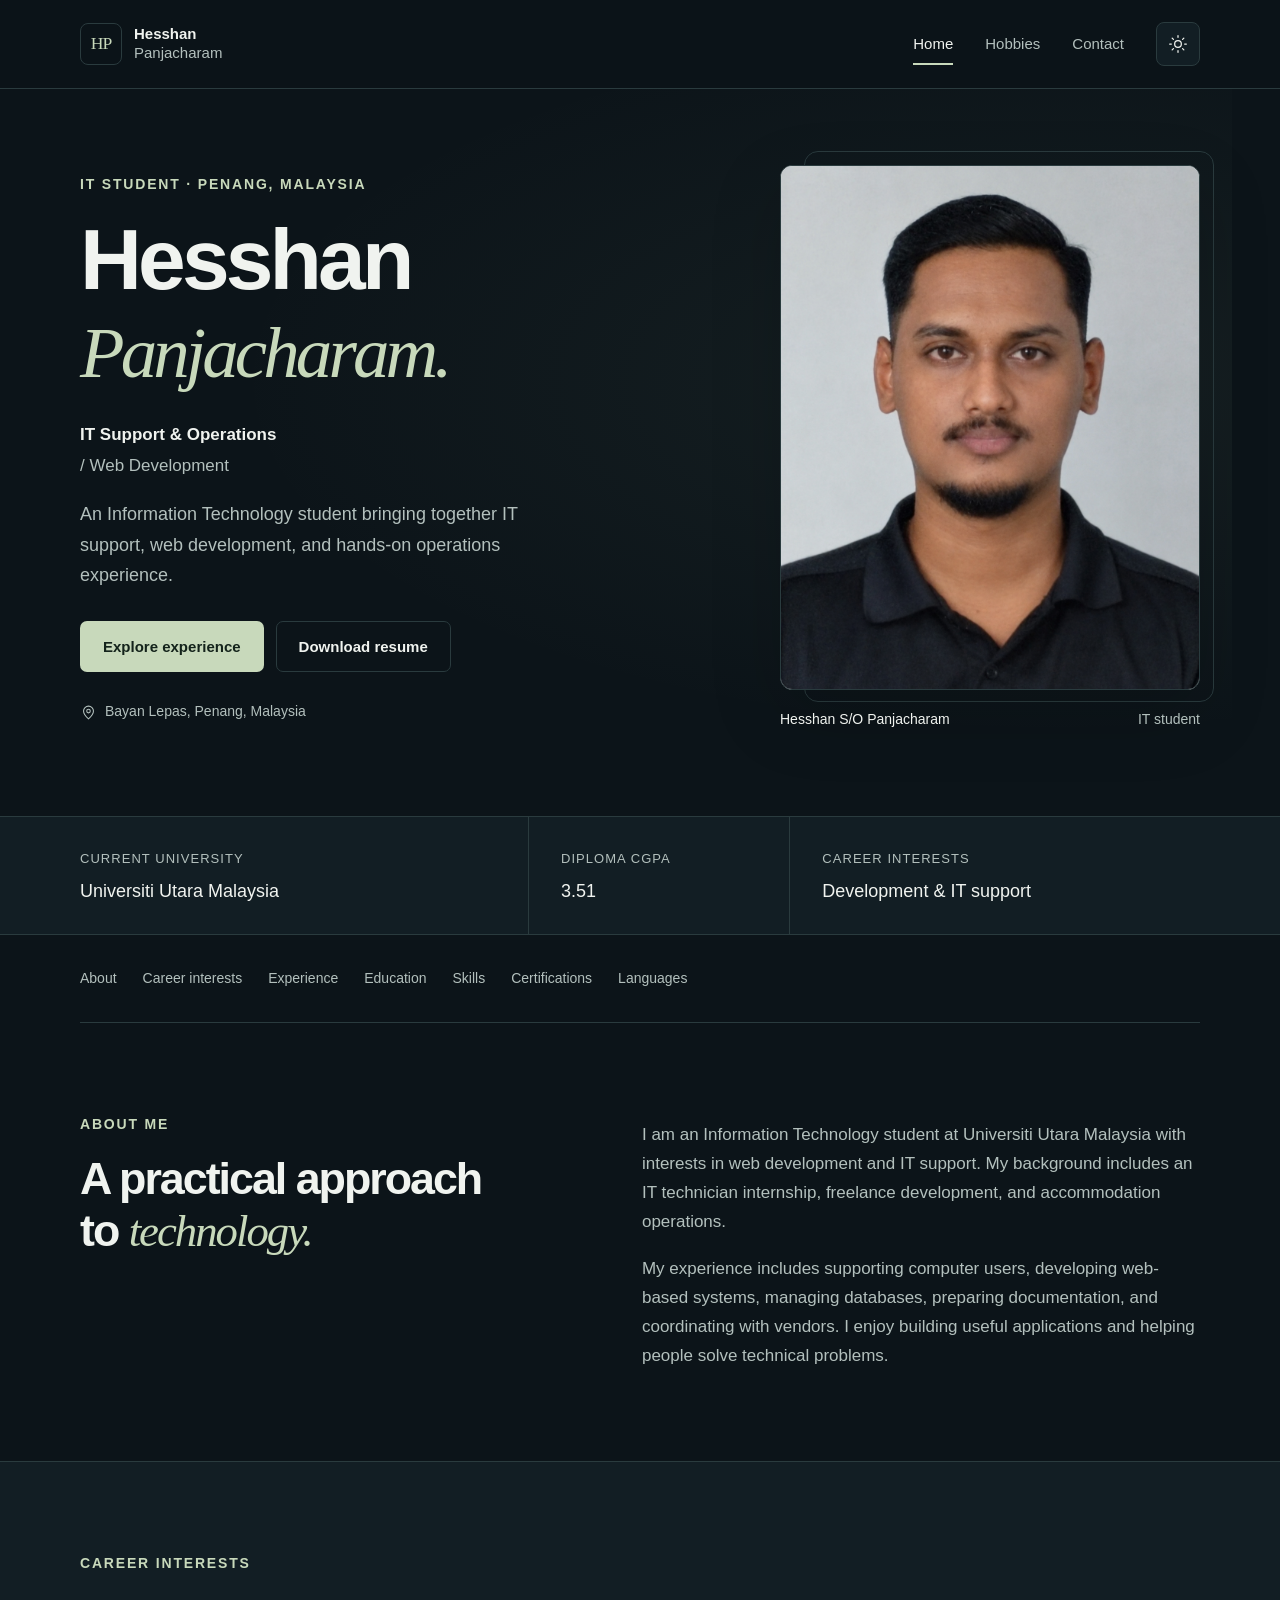
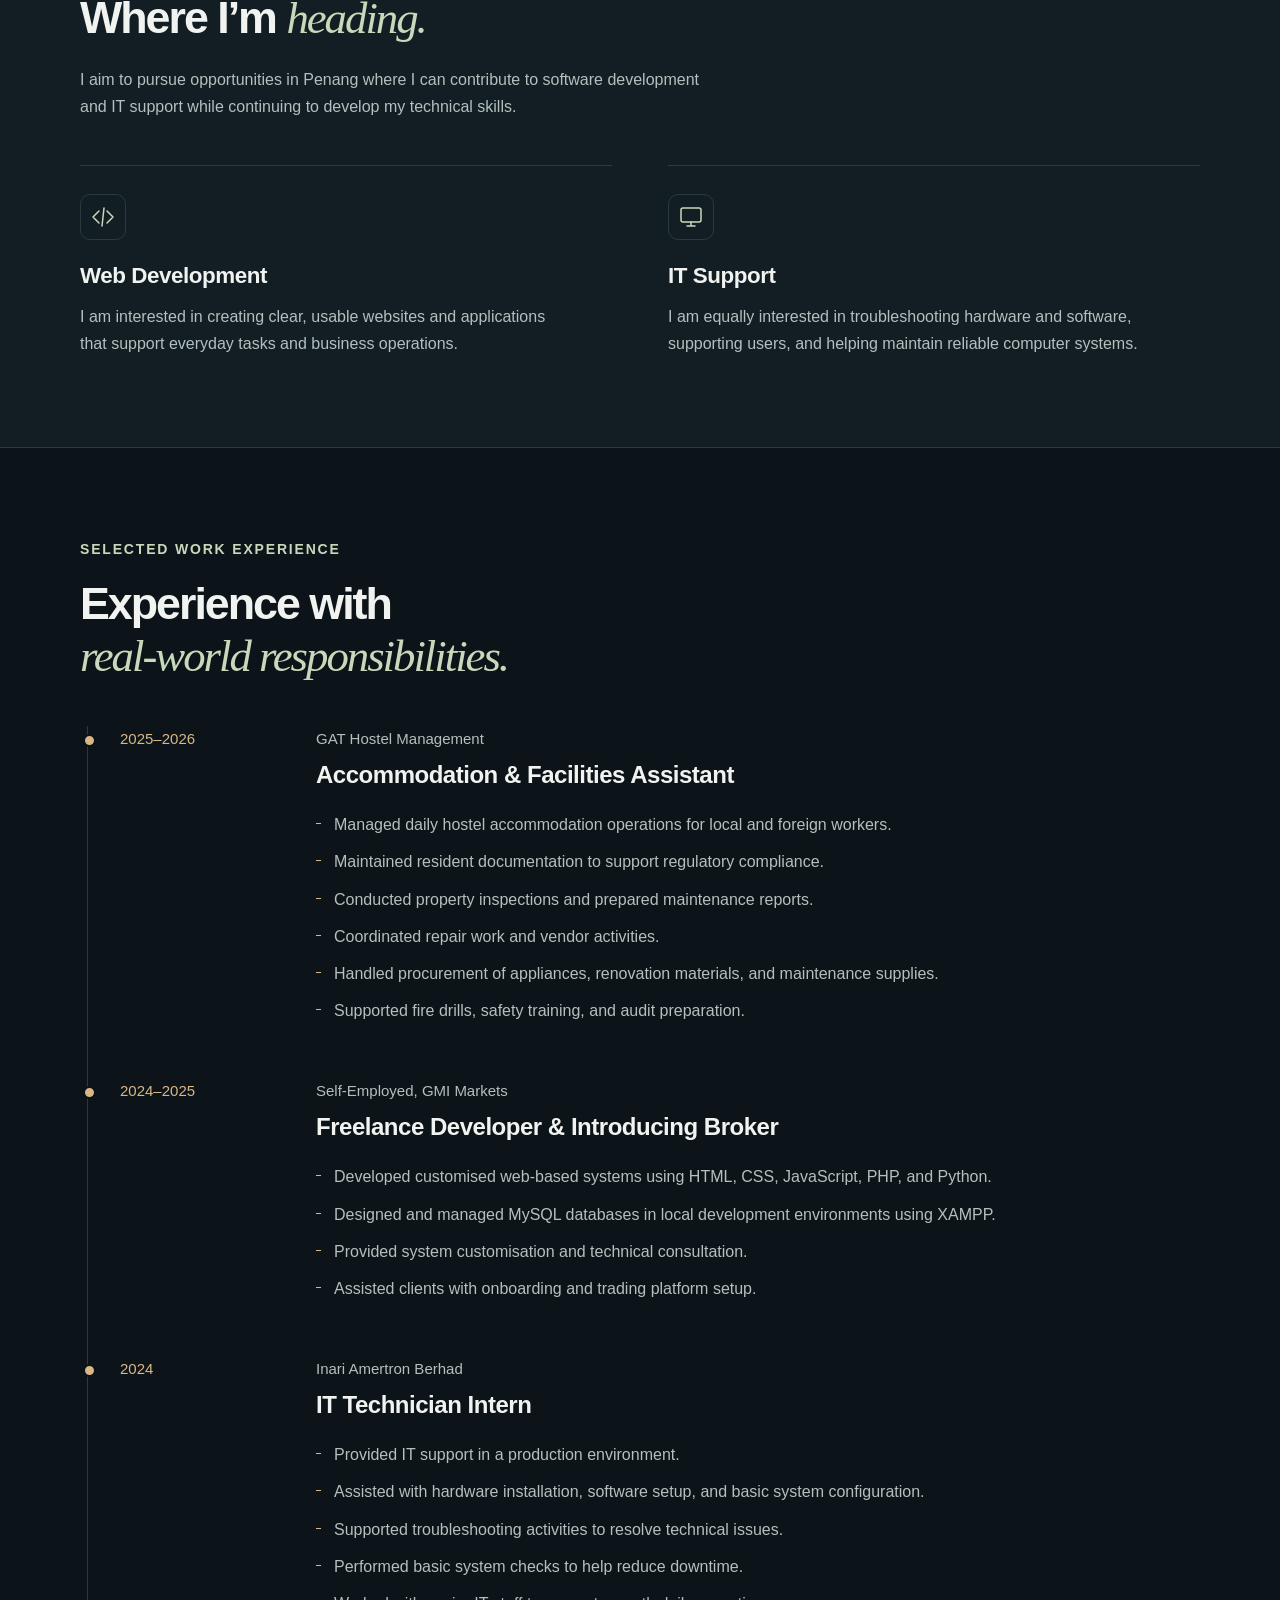
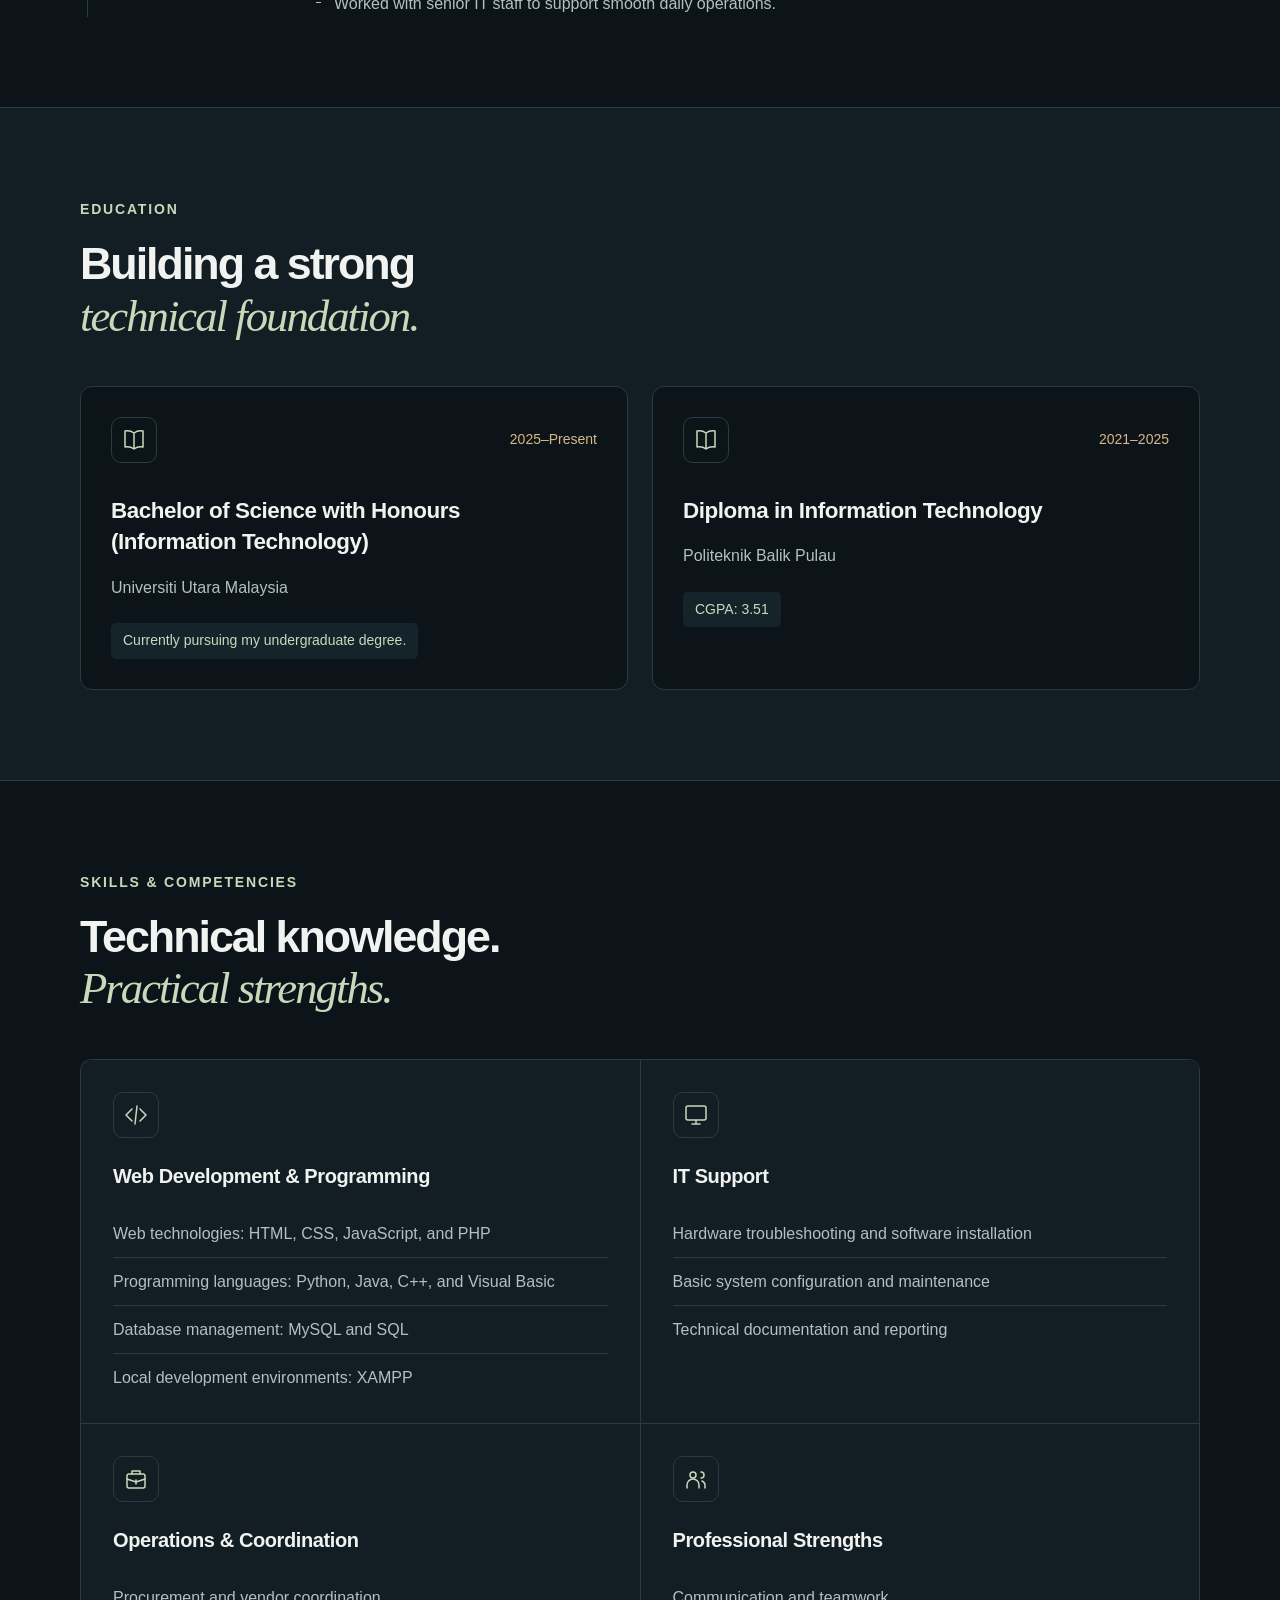
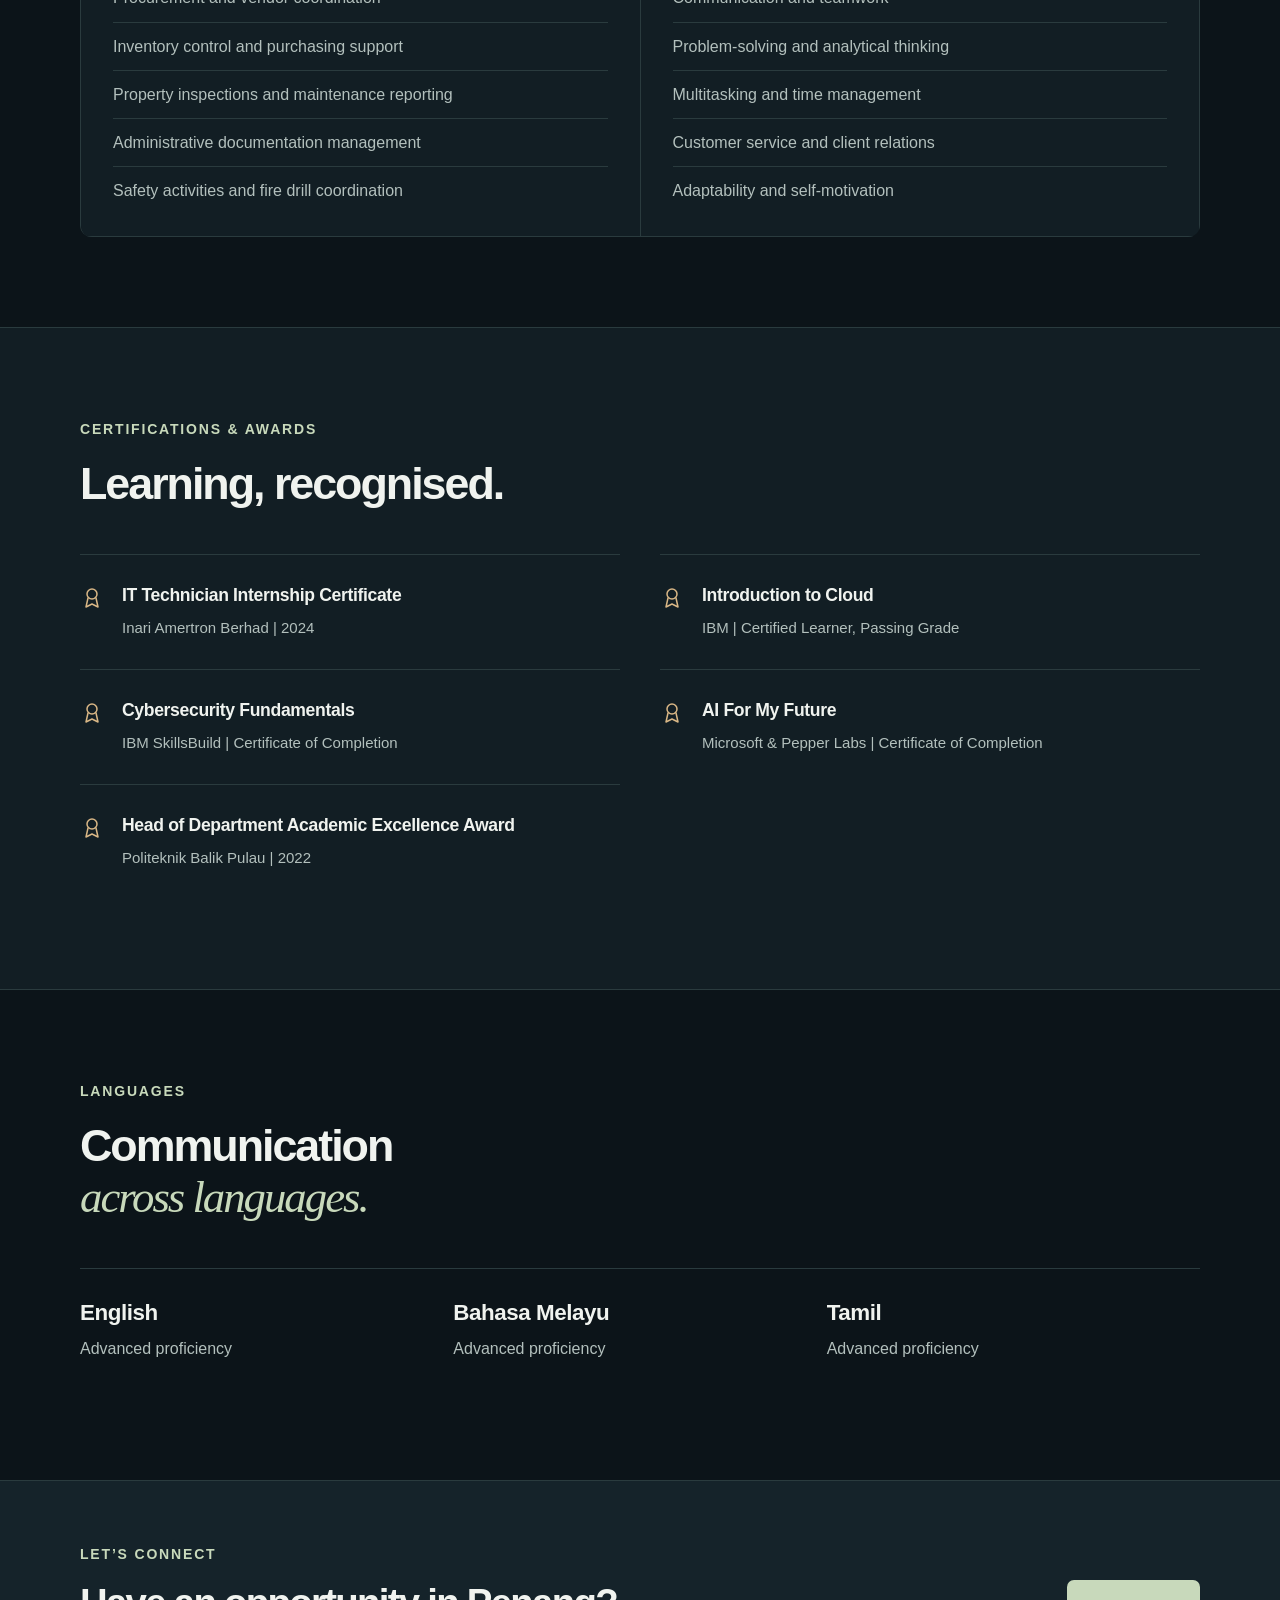
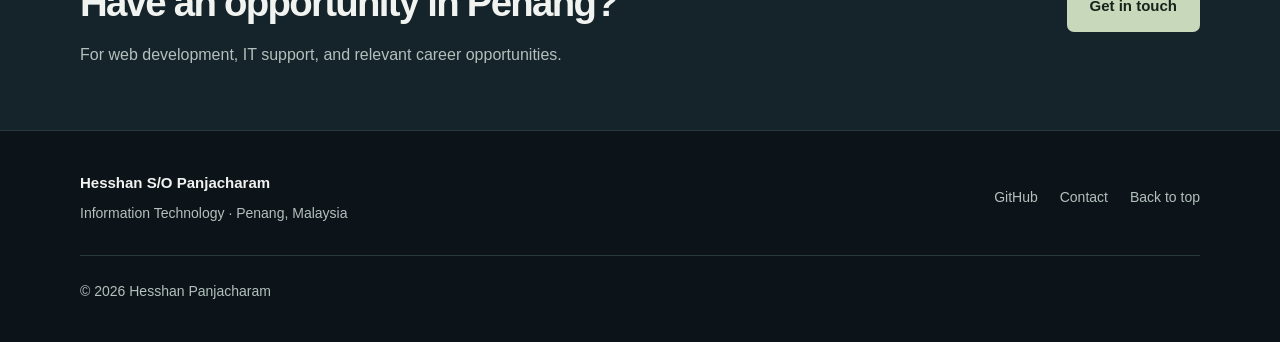
==== commit 97579621: "Link home page button to downloadable resume PDF" ====
--- a/index.html
+++ b/index.html
@@ -44,7 +44,7 @@
             <p class="hero-description hero-entry">An Information Technology student bringing together IT support, web development, and hands-on operations experience.</p>
             <div class="button-row hero-entry">
                 <a class="button button-primary" href="#experience">Explore experience</a>
-                <a class="button button-secondary" href="mailto:shanhesshan@gmail.com?subject=Resume%20request">Request resume</a>
+                <a class="button button-secondary" href="documents/resume.pdf" download="Hesshan_Panjacharam_Resume.pdf">Download resume</a>
             </div>
             <p class="hero-location hero-entry"><svg class="icon " viewBox="0 0 24 24" fill="none" stroke="currentColor" stroke-width="1.5" stroke-linecap="round" stroke-linejoin="round" aria-hidden="true"><path d="M19 10c0 5-7 11-7 11S5 15 5 10a7 7 0 1 1 14 0Z"/><circle cx="12" cy="10" r="2.5"/></svg> Bayan Lepas, Penang, Malaysia</p>
         </div>
--- a/style.css
+++ b/style.css
@@ -421,143 +421,3 @@
     *, *::before, *::after { animation: none !important; transition: none !important; }
     .reveal-pending { opacity: 1; transform: none; }
 }
-
-
-/* Temporary support for the original HTML while pages are upgraded. */
-body > header:not(.site-header) {
-    padding: 48px 24px;
-    text-align: center;
-    background: linear-gradient(135deg, var(--surface), var(--bg));
-    border-bottom: 1px solid var(--line);
-}
-
-body > header:not(.site-header) .profile-photo {
-    width: 160px;
-    height: 160px;
-    margin: 0 auto 24px;
-    object-fit: cover;
-    object-position: center 60%;
-    border: 4px solid var(--line);
-    border-radius: 50%;
-    background: var(--surface);
-}
-
-body > header:not(.site-header) h1 {
-    margin-bottom: 12px;
-    font-size: clamp(2rem, 5vw, 3rem);
-    line-height: 1.2;
-}
-
-body > header:not(.site-header) p {
-    margin: 6px 0;
-    color: var(--muted);
-}
-
-body > header:not(.site-header) nav,
-body > main:not([id]) > nav {
-    display: flex;
-    flex-wrap: wrap;
-    justify-content: center;
-    gap: 8px;
-}
-
-body > header:not(.site-header) nav {
-    margin-top: 24px;
-}
-
-body > header:not(.site-header) nav a,
-body > main:not([id]) > nav a {
-    display: inline-block;
-    padding: 10px 16px;
-    border: 1px solid var(--line);
-    border-radius: 7px;
-    font-size: 0.9375rem;
-    text-decoration: none;
-}
-
-body > header:not(.site-header) nav a:hover,
-body > main:not([id]) > nav a:hover {
-    background: var(--surface-alt);
-}
-
-body > header:not(.site-header) nav a[aria-current="page"] {
-    color: var(--accent-ink);
-    background: var(--accent);
-}
-
-body > main:not([id]) {
-    width: min(1000px, calc(100% - 40px));
-    margin: 32px auto;
-}
-
-body > main:not([id]) > nav {
-    padding: 14px;
-    margin-bottom: 24px;
-    border: 1px solid var(--line);
-    border-radius: 10px;
-    background: var(--surface);
-}
-
-body > main:not([id]) > section {
-    padding: 28px;
-    margin-bottom: 24px;
-    border: 1px solid var(--line);
-    border-top: 3px solid var(--accent);
-    border-radius: 10px;
-    background: var(--surface);
-    scroll-margin-top: 24px;
-}
-
-body > main:not([id]) h2 {
-    margin-bottom: 18px;
-    font-size: clamp(1.5rem, 3vw, 2rem);
-}
-
-body > main:not([id]) h3 {
-    margin: 24px 0 8px;
-}
-
-body > main:not([id]) p,
-body > main:not([id]) li {
-    color: var(--muted);
-}
-
-body > main:not([id]) ul {
-    margin: 12px 0;
-    padding-left: 24px;
-}
-
-body > main:not([id]) li {
-    margin-bottom: 8px;
-}
-
-body > main:not([id]) a {
-    overflow-wrap: anywhere;
-}
-
-body > footer:not(.site-footer) {
-    padding: 24px 20px;
-    text-align: center;
-    color: var(--muted);
-    border-top: 1px solid var(--line);
-    background: var(--surface);
-}
-
-body > footer:not(.site-footer) p {
-    margin: 0;
-}
-
-@media (max-width: 600px) {
-    body > header:not(.site-header) {
-        padding: 32px 20px;
-    }
-
-    body > main:not([id]) {
-        width: calc(100% - 28px);
-        margin: 24px auto;
-    }
-
-    body > main:not([id]) > section {
-        padding: 20px;
-    }
-}
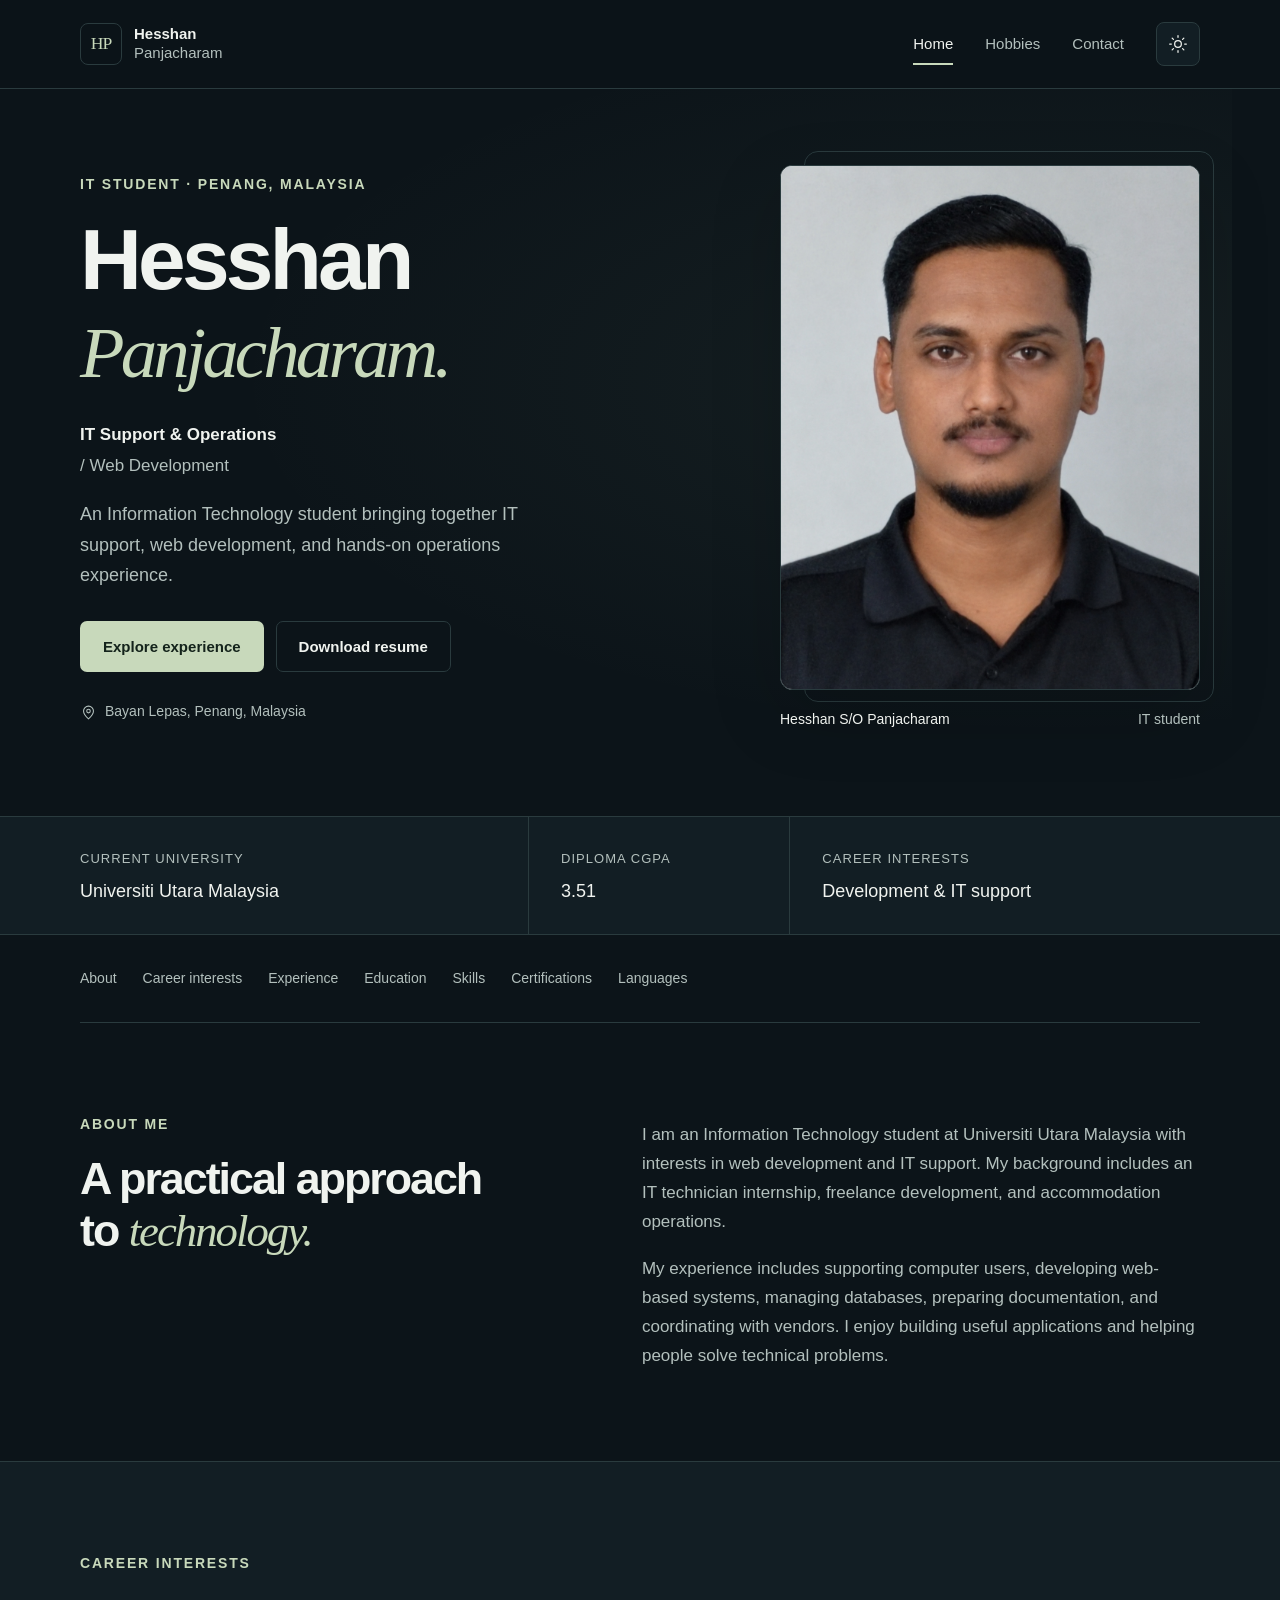
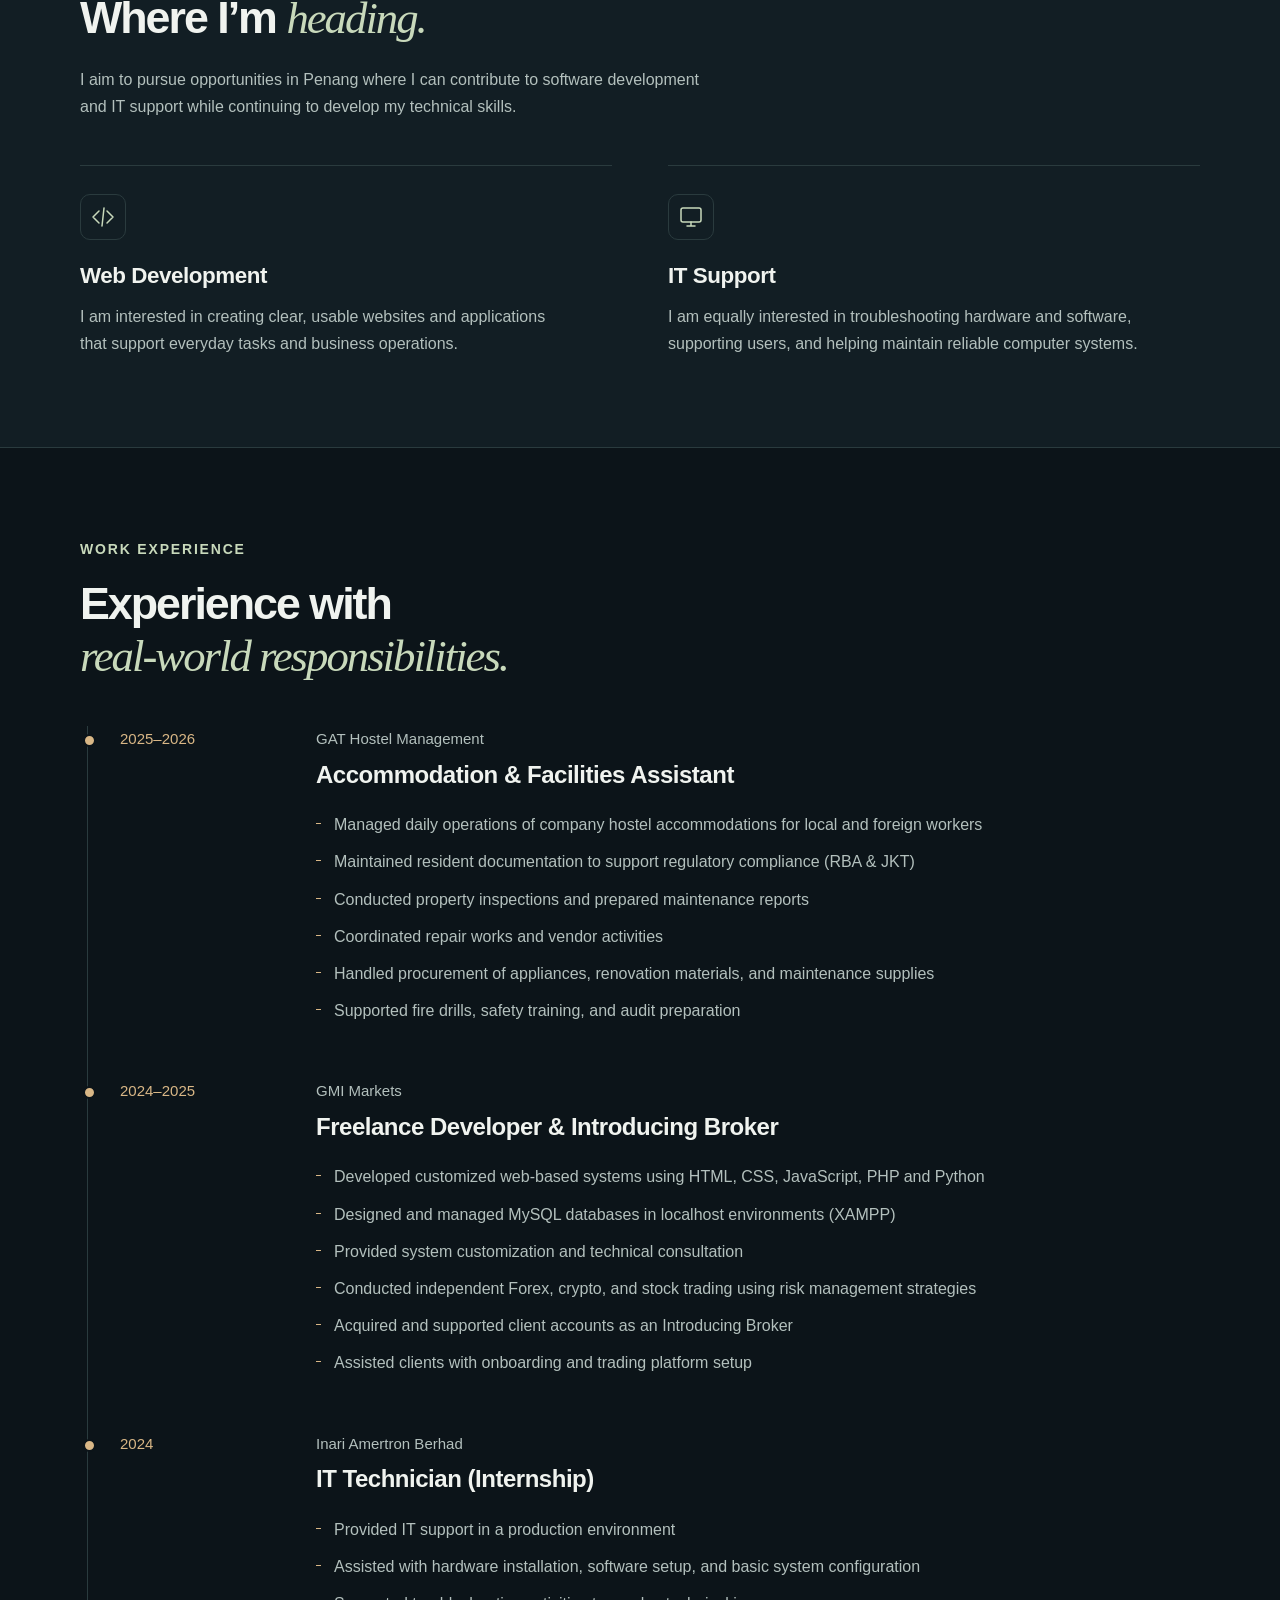
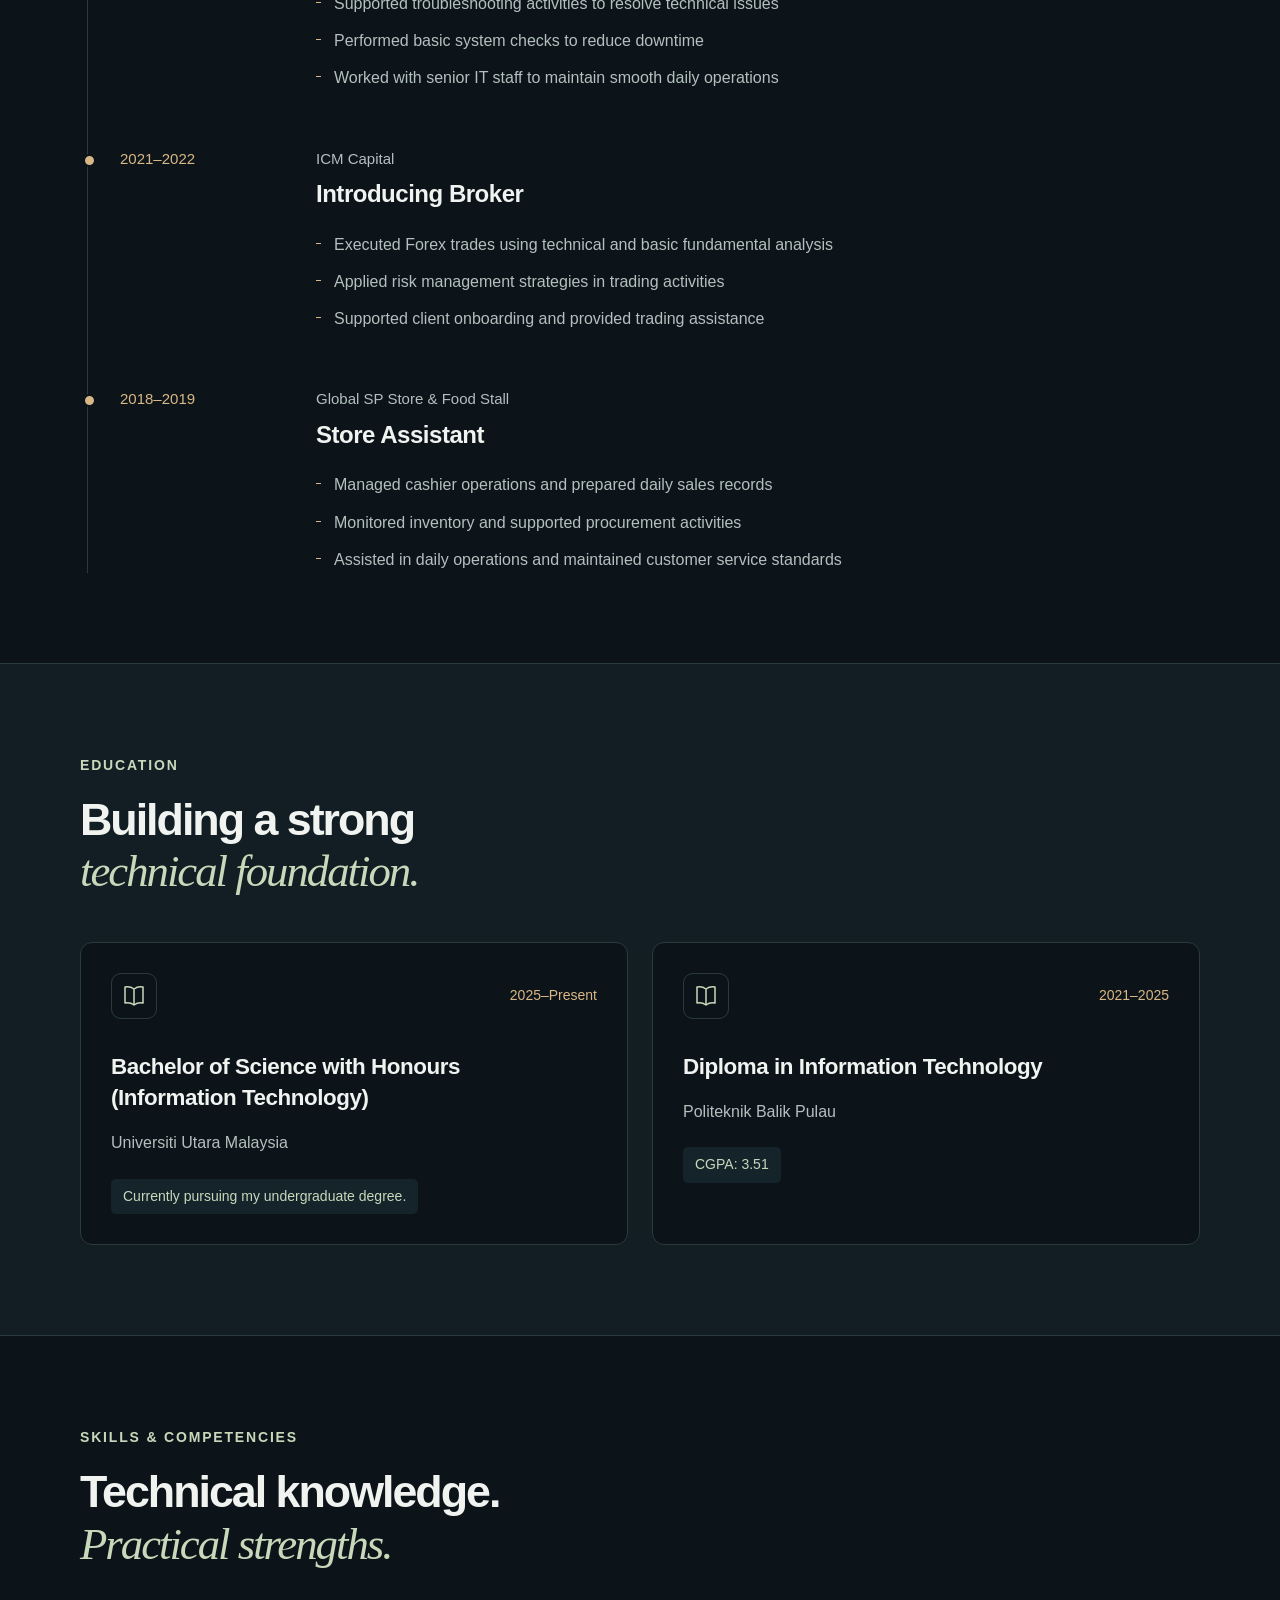
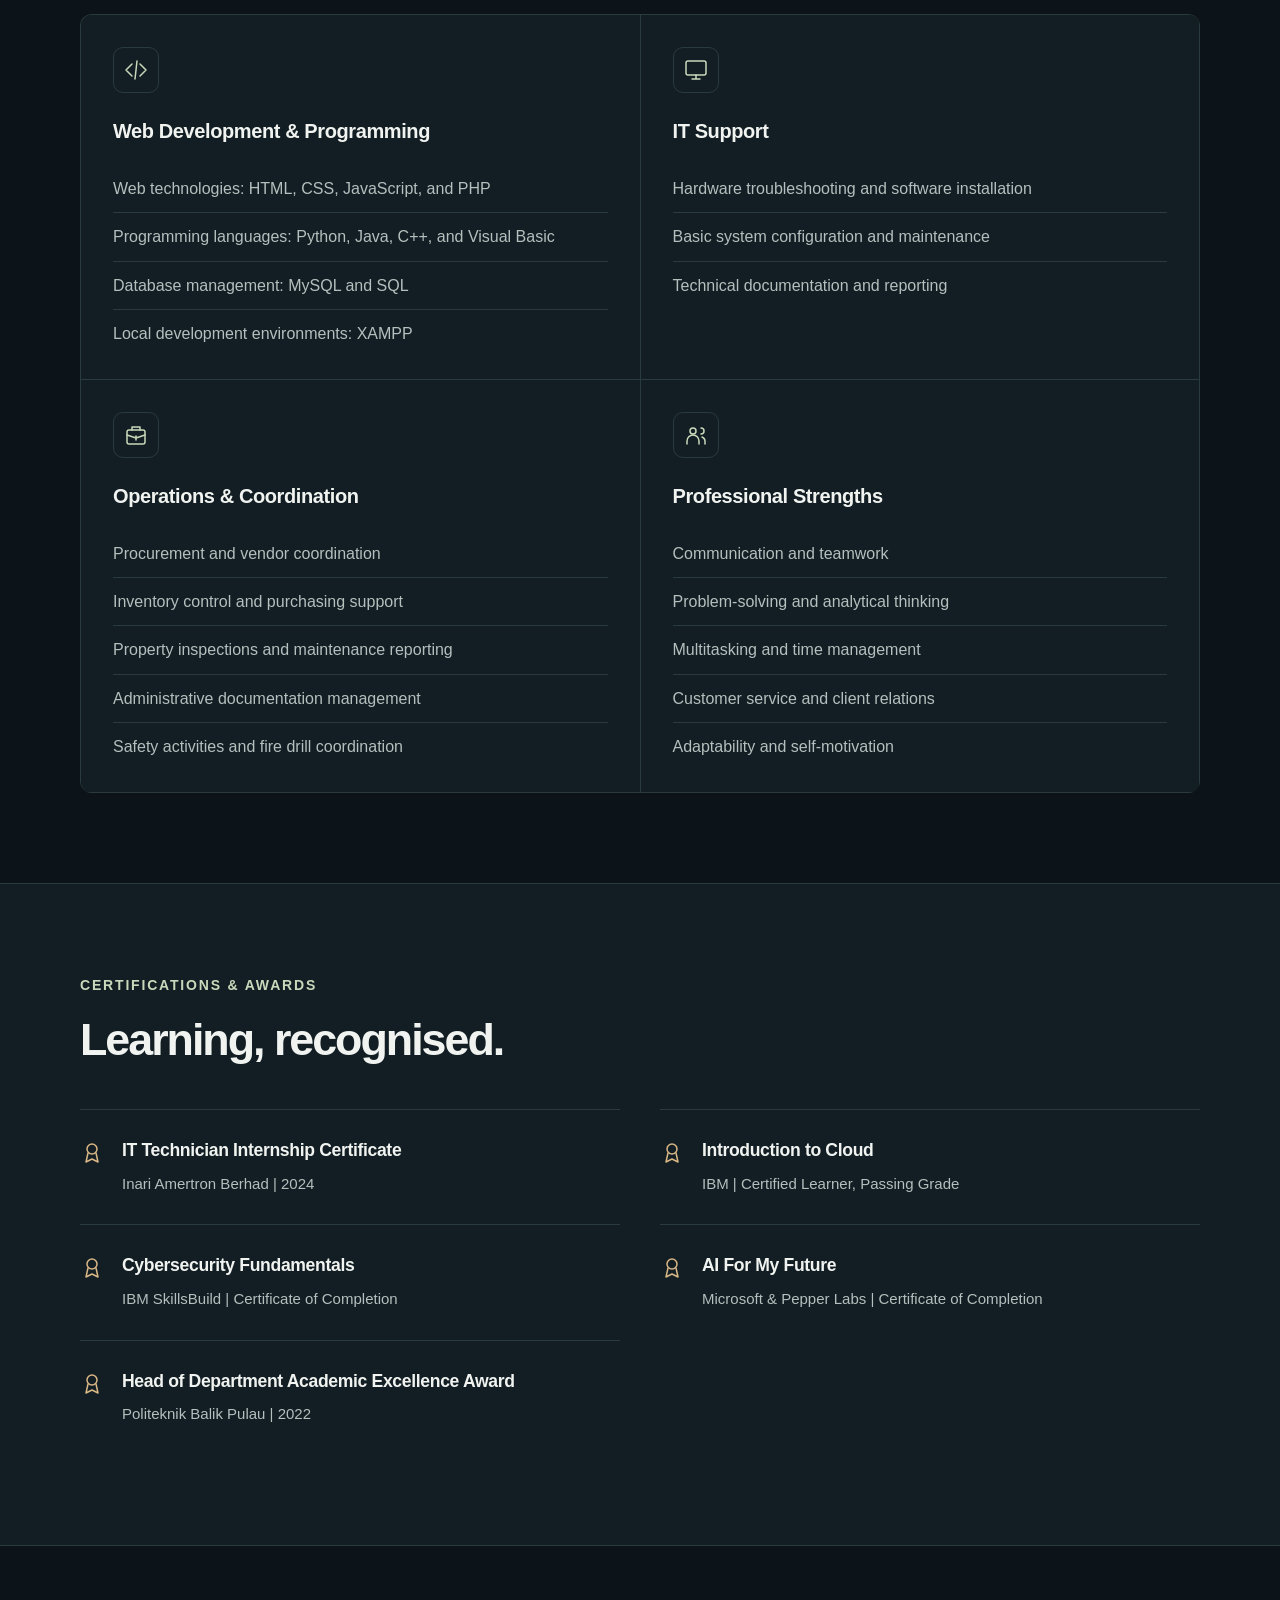
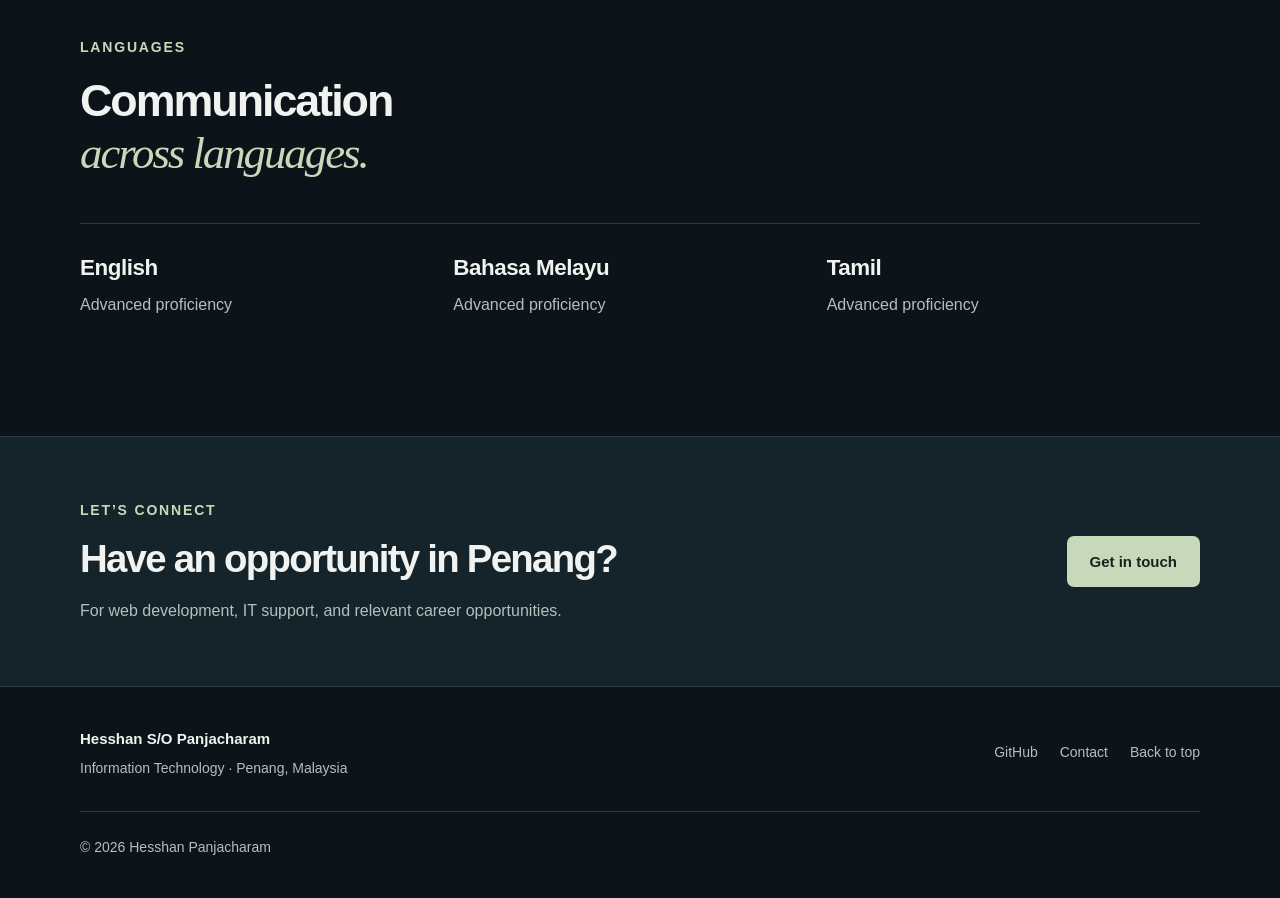
==== commit d3c4b33c: "Add complete work history and responsibilities to resume" ====
--- a/index.html
+++ b/index.html
@@ -92,25 +92,79 @@
     </section>
 
     <section class="section container" id="experience">
-        <div class="section-heading reveal"><p class="eyebrow">SELECTED WORK EXPERIENCE</p>
-            <h2>Experience with<br><em>real-world responsibilities.</em></h2></div>
+        <div class="section-heading reveal">
+            <p class="eyebrow">WORK EXPERIENCE</p>
+            <h2>Experience with<br><em>real-world responsibilities.</em></h2>
+        </div>
         <div class="timeline">
             <article class="timeline-item reveal">
                 <div class="timeline-date">2025–2026</div>
-                <div class="timeline-content"><p class="company">GAT Hostel Management</p>
-                    <h3>Accommodation &amp; Facilities Assistant</h3><ul class="responsibilities"><li>Managed daily hostel accommodation operations for local and foreign workers.</li><li>Maintained resident documentation to support regulatory compliance.</li><li>Conducted property inspections and prepared maintenance reports.</li><li>Coordinated repair work and vendor activities.</li><li>Handled procurement of appliances, renovation materials, and maintenance supplies.</li><li>Supported fire drills, safety training, and audit preparation.</li></ul></div>
+                <div class="timeline-content">
+                    <p class="company">GAT Hostel Management</p>
+                    <h3>Accommodation &amp; Facilities Assistant</h3>
+                    <ul class="responsibilities">
+                        <li>Managed daily operations of company hostel accommodations for local and foreign workers</li>
+                        <li>Maintained resident documentation to support regulatory compliance (RBA &amp; JKT)</li>
+                        <li>Conducted property inspections and prepared maintenance reports</li>
+                        <li>Coordinated repair works and vendor activities</li>
+                        <li>Handled procurement of appliances, renovation materials, and maintenance supplies</li>
+                        <li>Supported fire drills, safety training, and audit preparation</li>
+                    </ul>
+                </div>
             </article>
             <article class="timeline-item reveal">
                 <div class="timeline-date">2024–2025</div>
-                <div class="timeline-content"><p class="company">Self-Employed, GMI Markets</p>
-                    <h3>Freelance Developer &amp; Introducing Broker</h3><ul class="responsibilities"><li>Developed customised web-based systems using HTML, CSS, JavaScript, PHP, and Python.</li><li>Designed and managed MySQL databases in local development environments using XAMPP.</li><li>Provided system customisation and technical consultation.</li><li>Assisted clients with onboarding and trading platform setup.</li></ul></div>
+                <div class="timeline-content">
+                    <p class="company">GMI Markets</p>
+                    <h3>Freelance Developer &amp; Introducing Broker</h3>
+                    <ul class="responsibilities">
+                        <li>Developed customized web-based systems using HTML, CSS, JavaScript, PHP and Python</li>
+                        <li>Designed and managed MySQL databases in localhost environments (XAMPP)</li>
+                        <li>Provided system customization and technical consultation</li>
+                        <li>Conducted independent Forex, crypto, and stock trading using risk management strategies</li>
+                        <li>Acquired and supported client accounts as an Introducing Broker</li>
+                        <li>Assisted clients with onboarding and trading platform setup</li>
+                    </ul>
+                </div>
             </article>
             <article class="timeline-item reveal">
                 <div class="timeline-date">2024</div>
-                <div class="timeline-content"><p class="company">Inari Amertron Berhad</p>
-                    <h3>IT Technician Intern</h3><ul class="responsibilities"><li>Provided IT support in a production environment.</li><li>Assisted with hardware installation, software setup, and basic system configuration.</li><li>Supported troubleshooting activities to resolve technical issues.</li><li>Performed basic system checks to help reduce downtime.</li><li>Worked with senior IT staff to support smooth daily operations.</li></ul></div>
-            </article>
-
+                <div class="timeline-content">
+                    <p class="company">Inari Amertron Berhad</p>
+                    <h3>IT Technician (Internship)</h3>
+                    <ul class="responsibilities">
+                        <li>Provided IT support in a production environment</li>
+                        <li>Assisted with hardware installation, software setup, and basic system configuration</li>
+                        <li>Supported troubleshooting activities to resolve technical issues</li>
+                        <li>Performed basic system checks to reduce downtime</li>
+                        <li>Worked with senior IT staff to maintain smooth daily operations</li>
+                    </ul>
+                </div>
+            </article>
+            <article class="timeline-item reveal">
+                <div class="timeline-date">2021–2022</div>
+                <div class="timeline-content">
+                    <p class="company">ICM Capital</p>
+                    <h3>Introducing Broker</h3>
+                    <ul class="responsibilities">
+                        <li>Executed Forex trades using technical and basic fundamental analysis</li>
+                        <li>Applied risk management strategies in trading activities</li>
+                        <li>Supported client onboarding and provided trading assistance</li>
+                    </ul>
+                </div>
+            </article>
+            <article class="timeline-item reveal">
+                <div class="timeline-date">2018–2019</div>
+                <div class="timeline-content">
+                    <p class="company">Global SP Store &amp; Food Stall</p>
+                    <h3>Store Assistant</h3>
+                    <ul class="responsibilities">
+                        <li>Managed cashier operations and prepared daily sales records</li>
+                        <li>Monitored inventory and supported procurement activities</li>
+                        <li>Assisted in daily operations and maintained customer service standards</li>
+                    </ul>
+                </div>
+            </article>
         </div>
     </section>
 
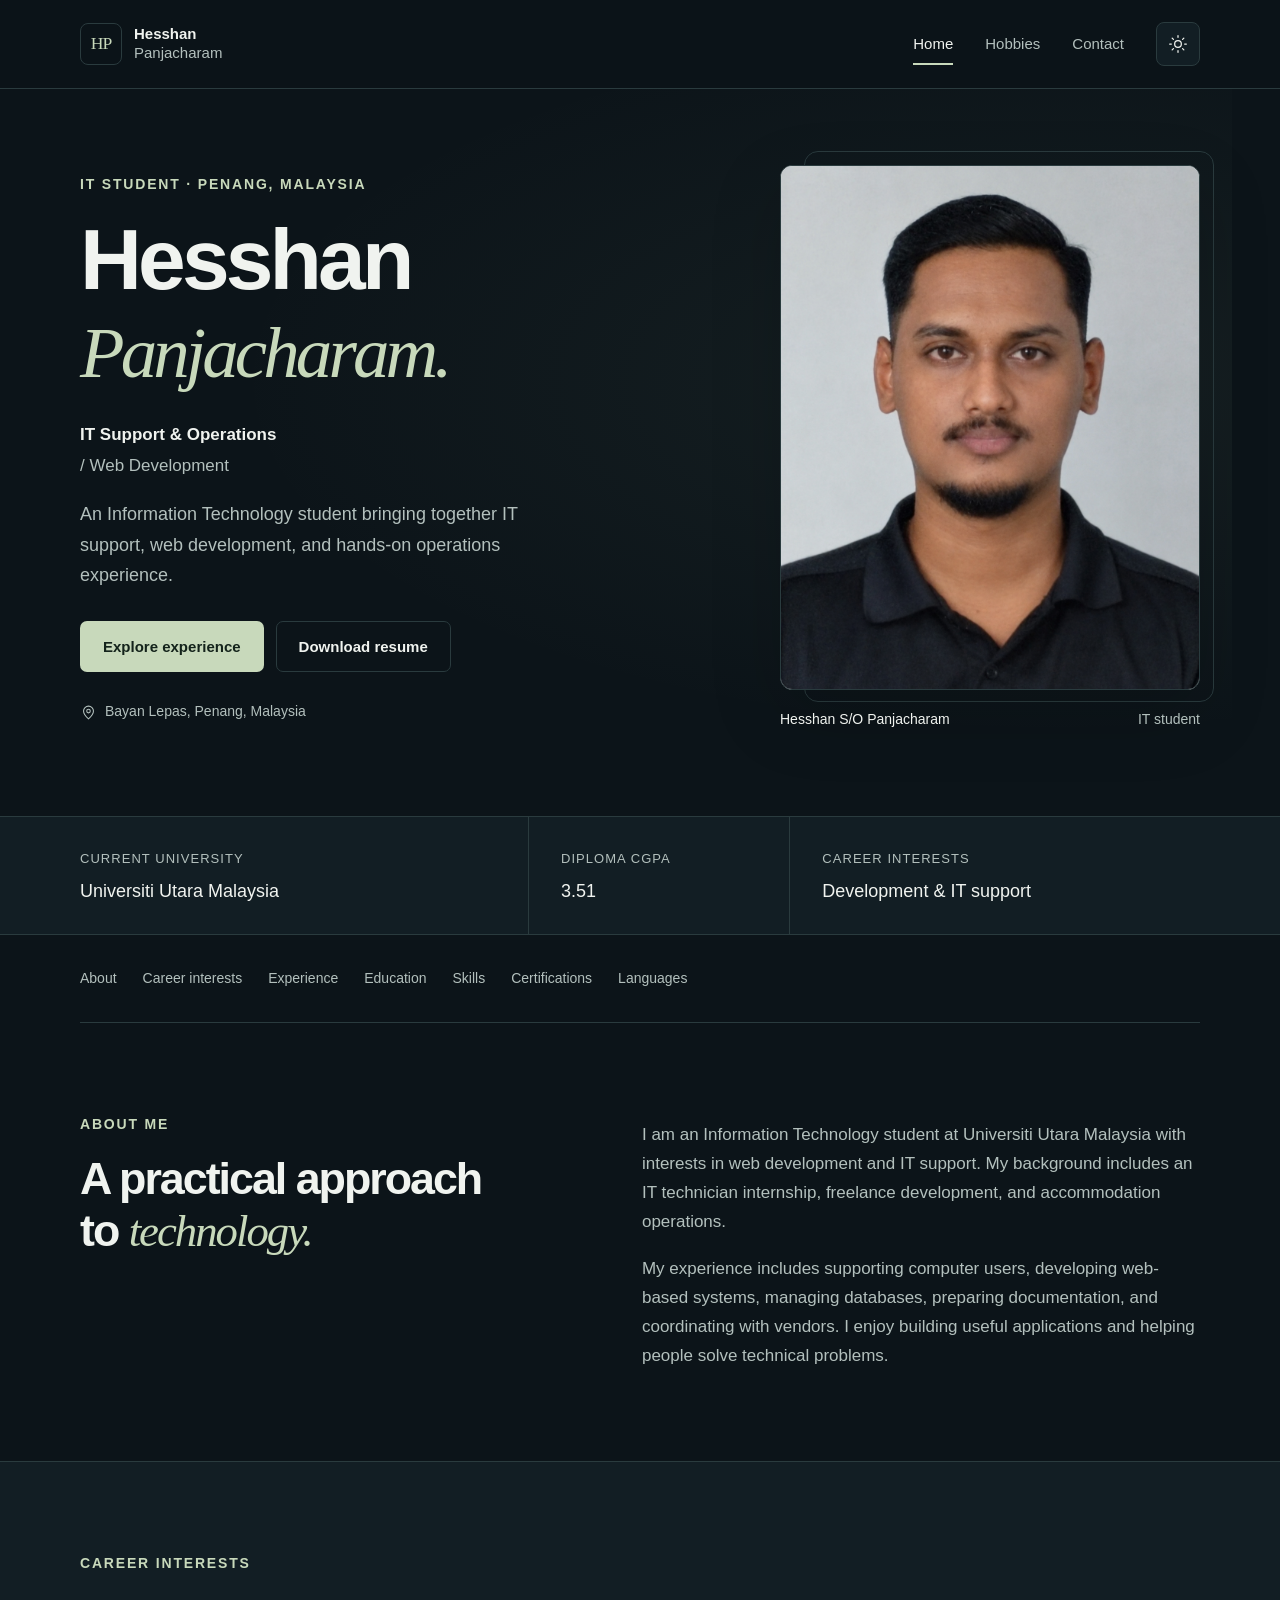
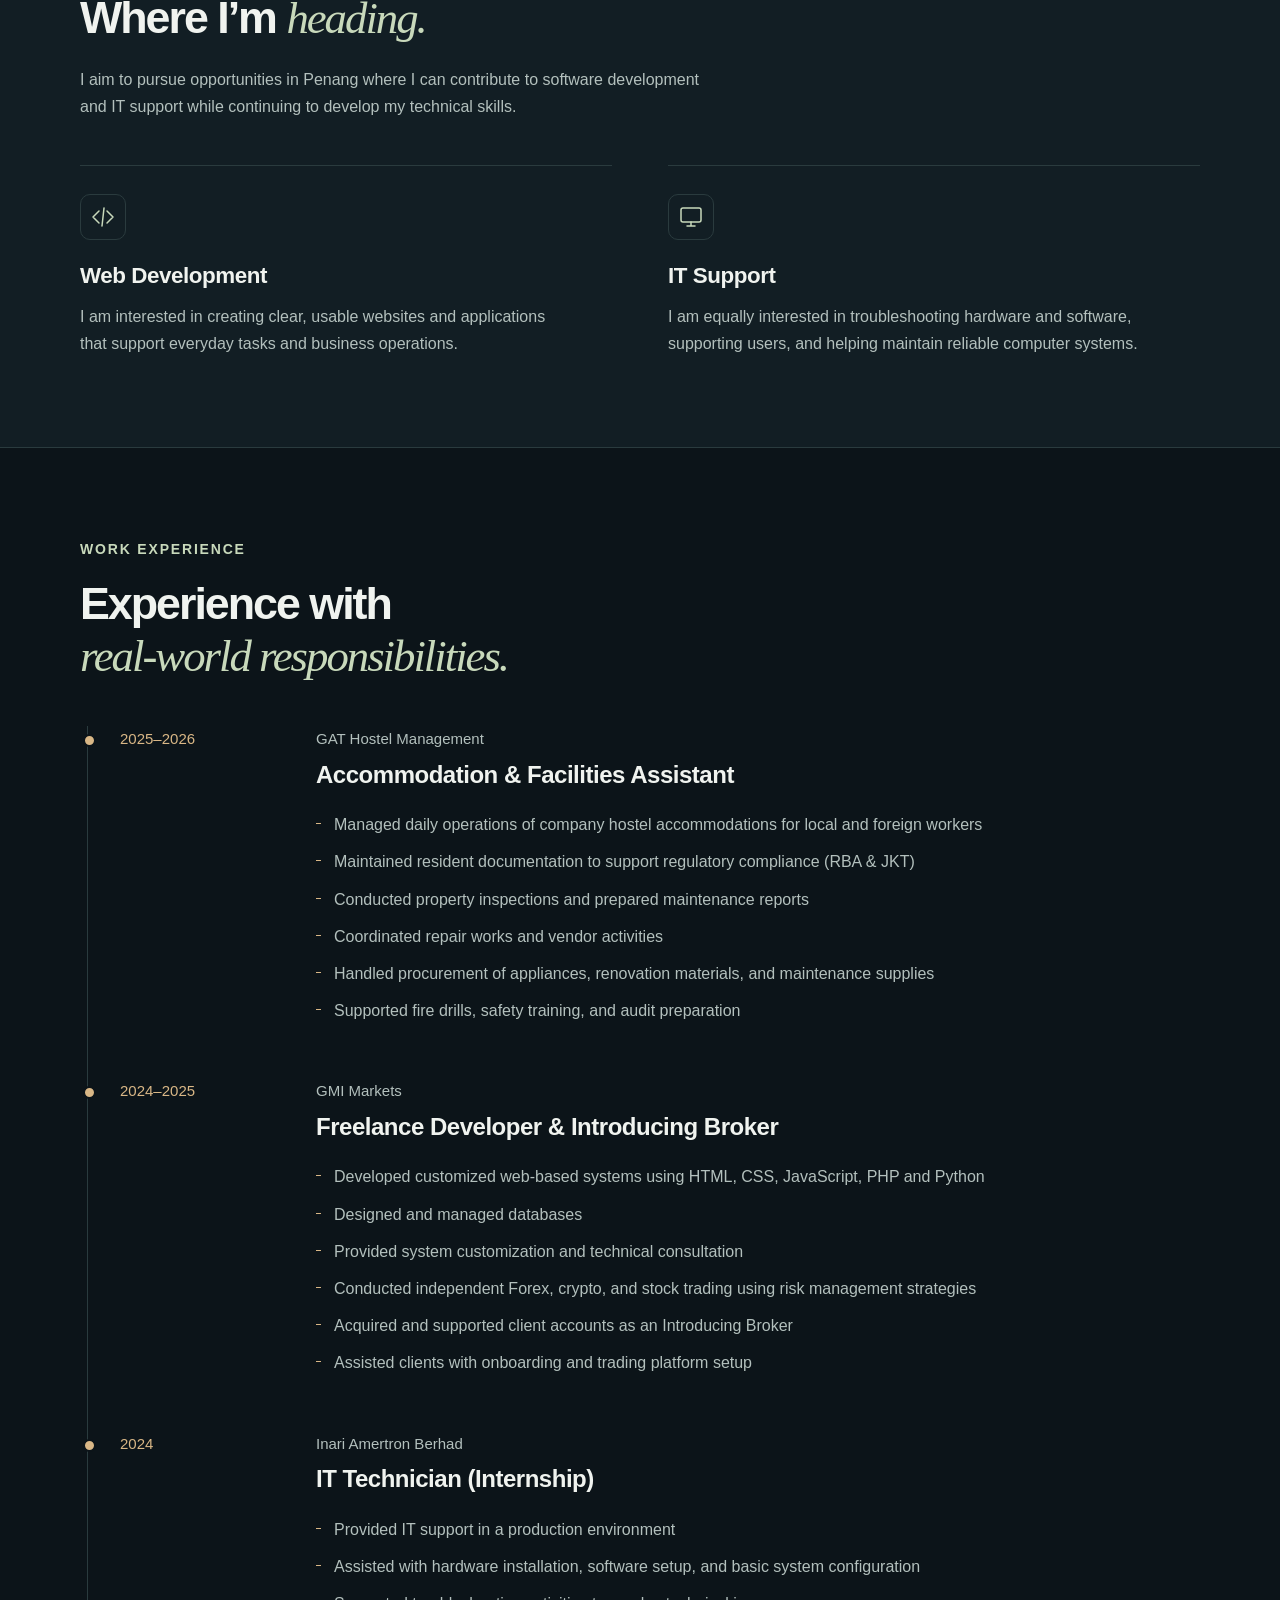
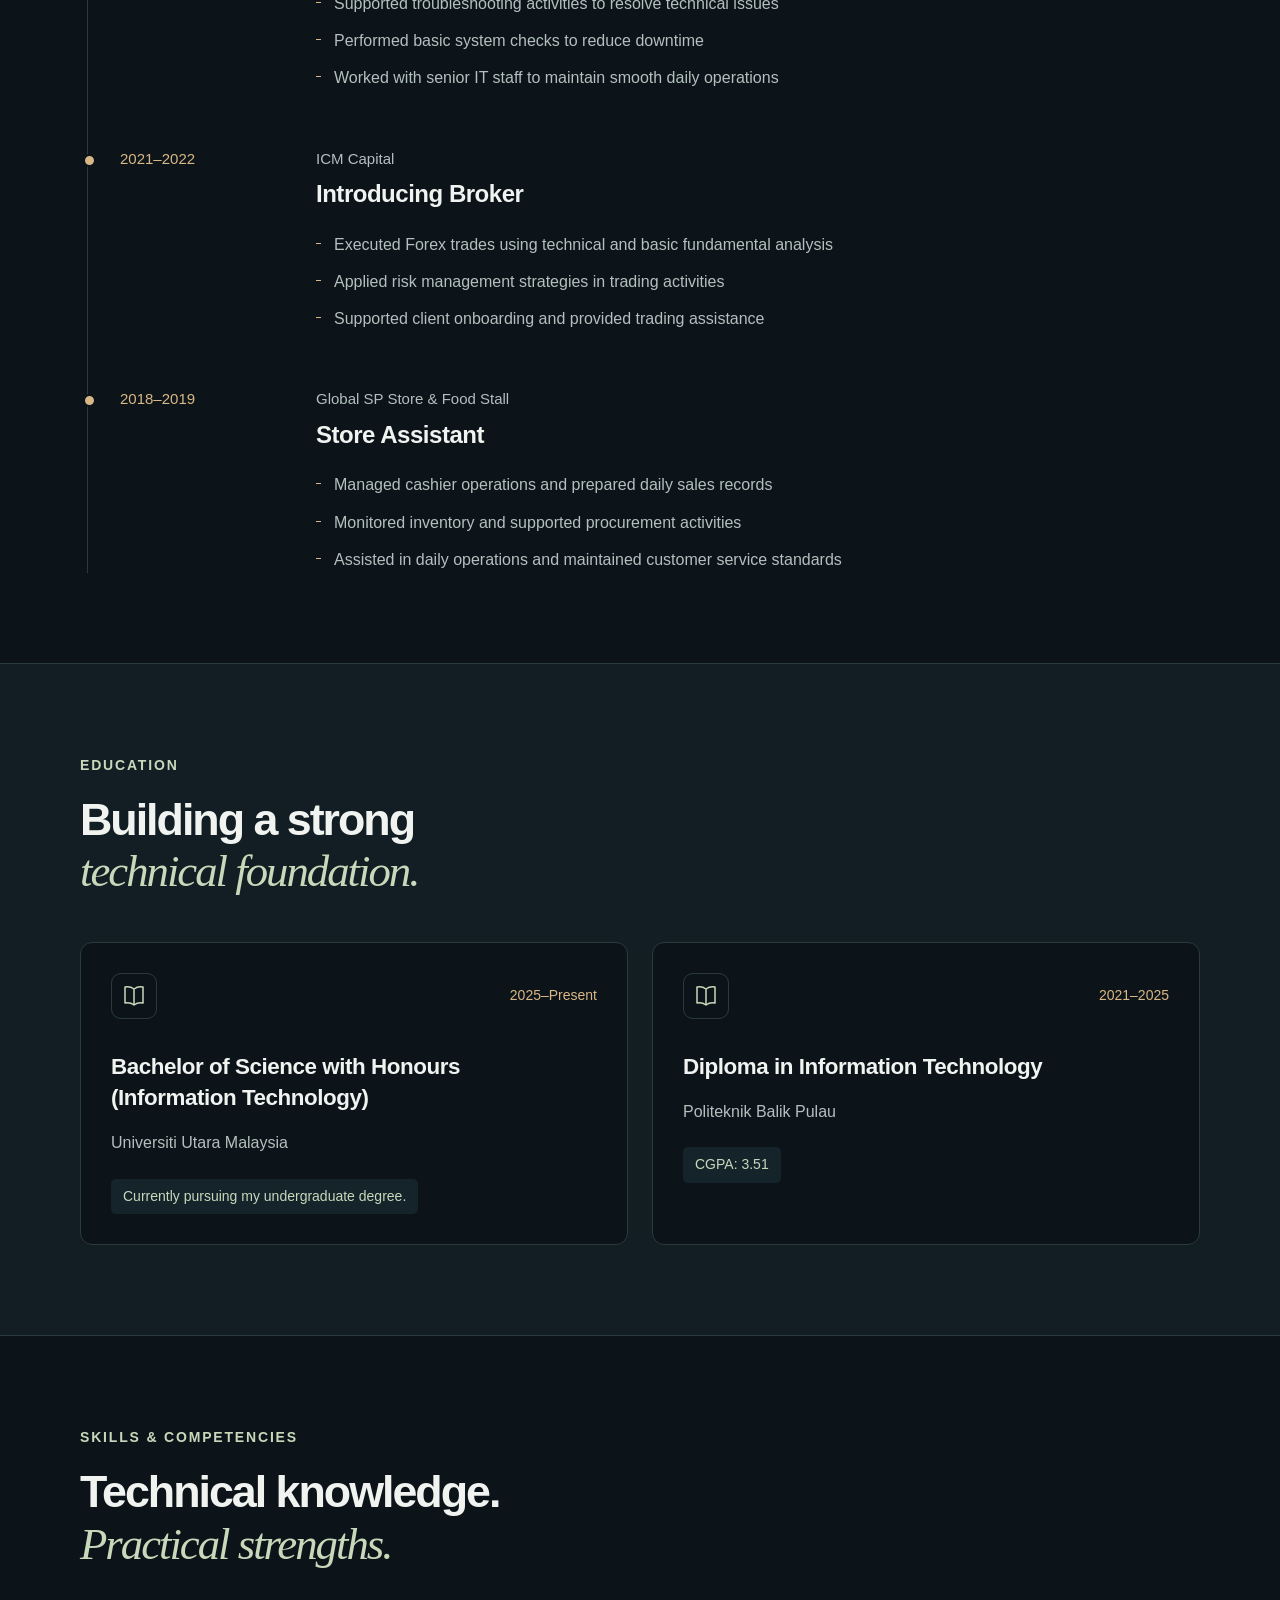
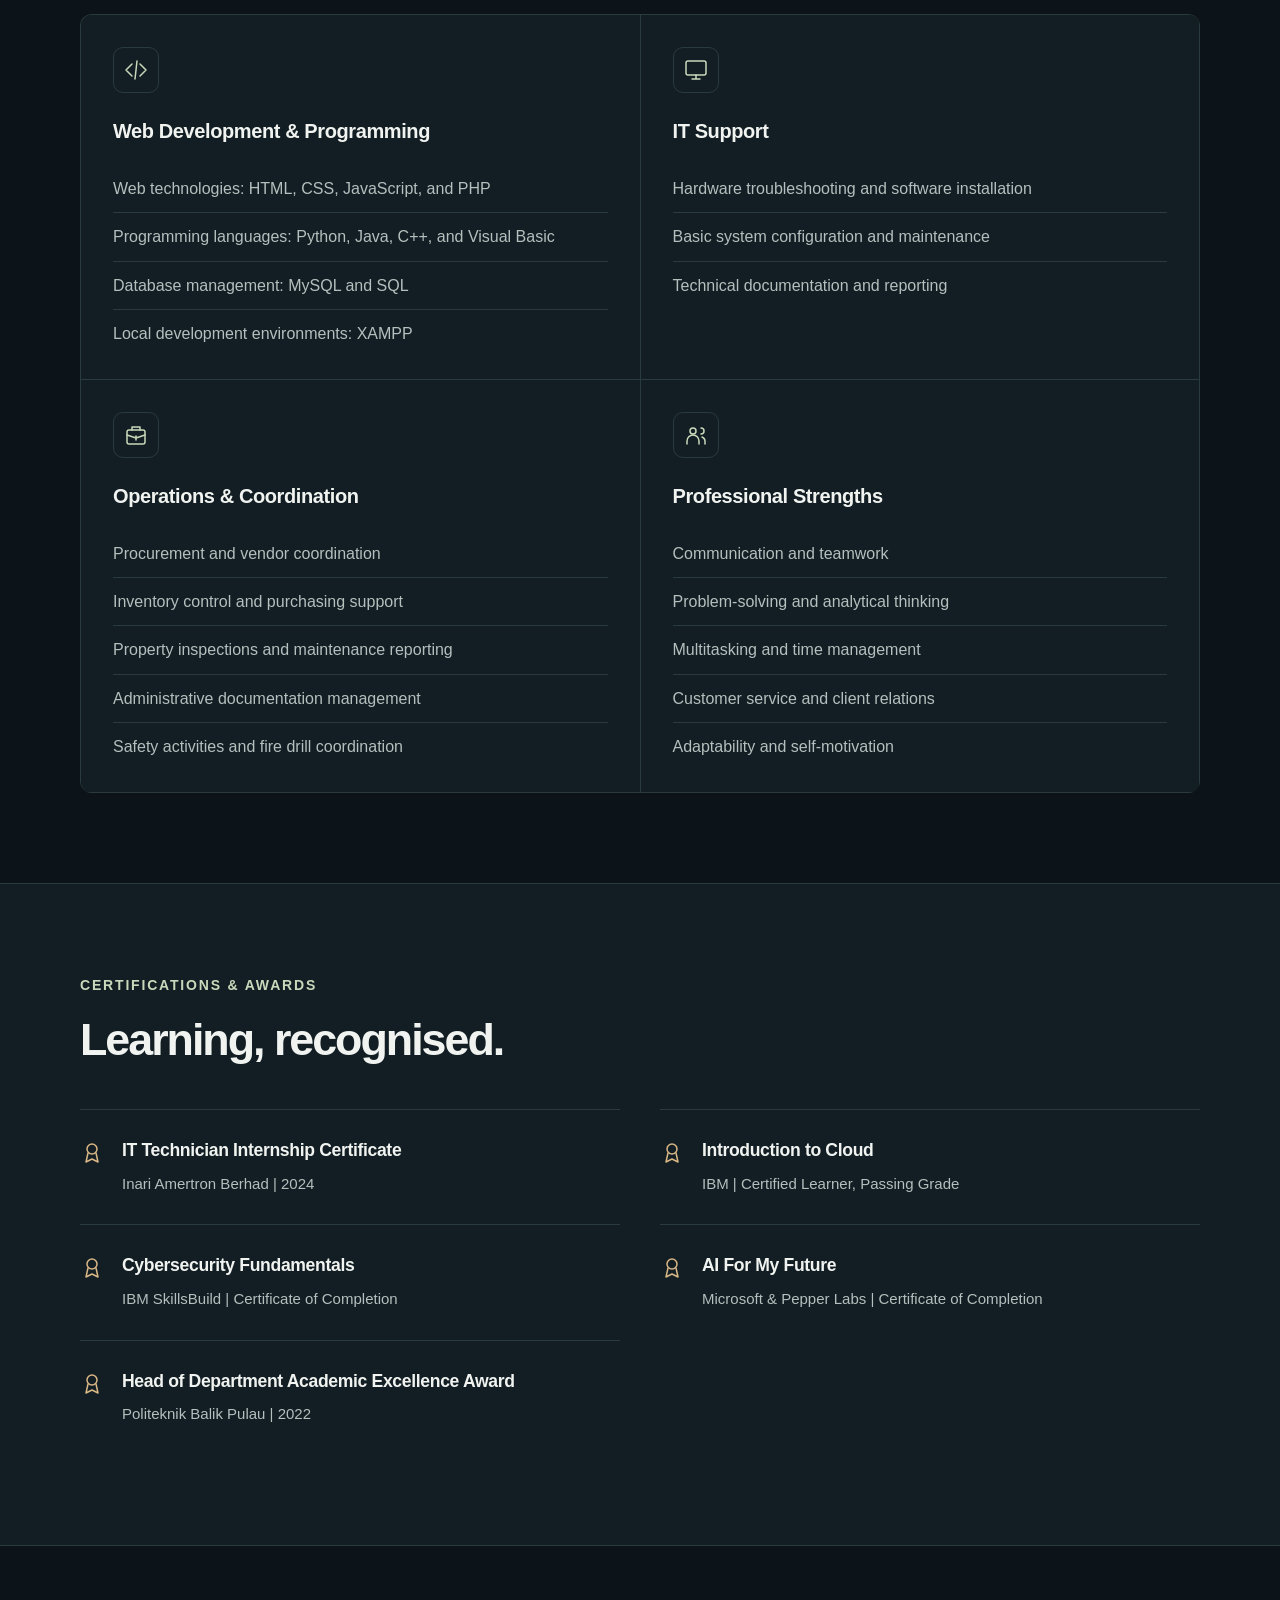
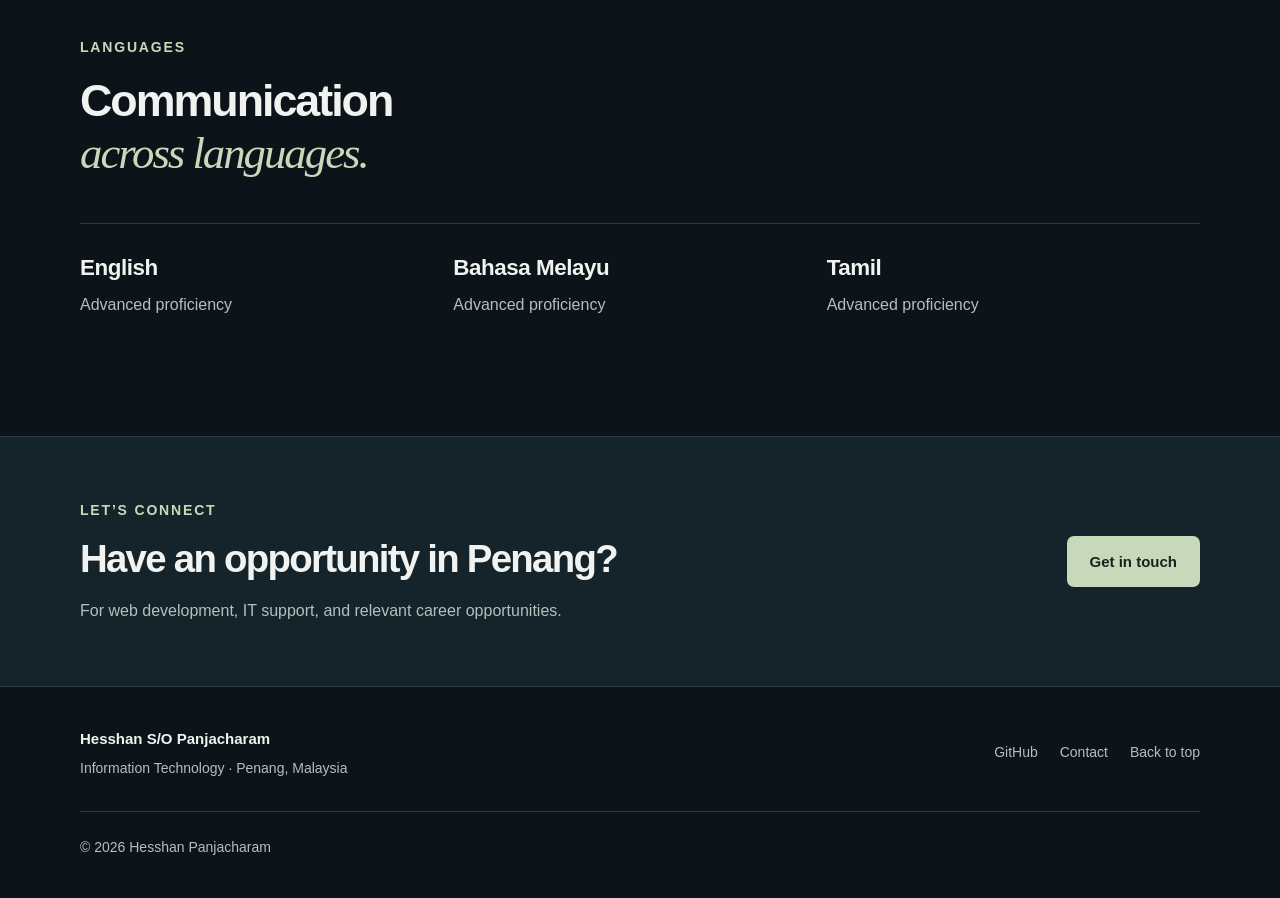
==== commit 2a035f03: "Update database responsibility wording in work experience" ====
--- a/index.html
+++ b/index.html
@@ -119,7 +119,7 @@
                     <h3>Freelance Developer &amp; Introducing Broker</h3>
                     <ul class="responsibilities">
                         <li>Developed customized web-based systems using HTML, CSS, JavaScript, PHP and Python</li>
-                        <li>Designed and managed MySQL databases in localhost environments (XAMPP)</li>
+                        <li>Designed and managed databases </li>
                         <li>Provided system customization and technical consultation</li>
                         <li>Conducted independent Forex, crypto, and stock trading using risk management strategies</li>
                         <li>Acquired and supported client accounts as an Introducing Broker</li>
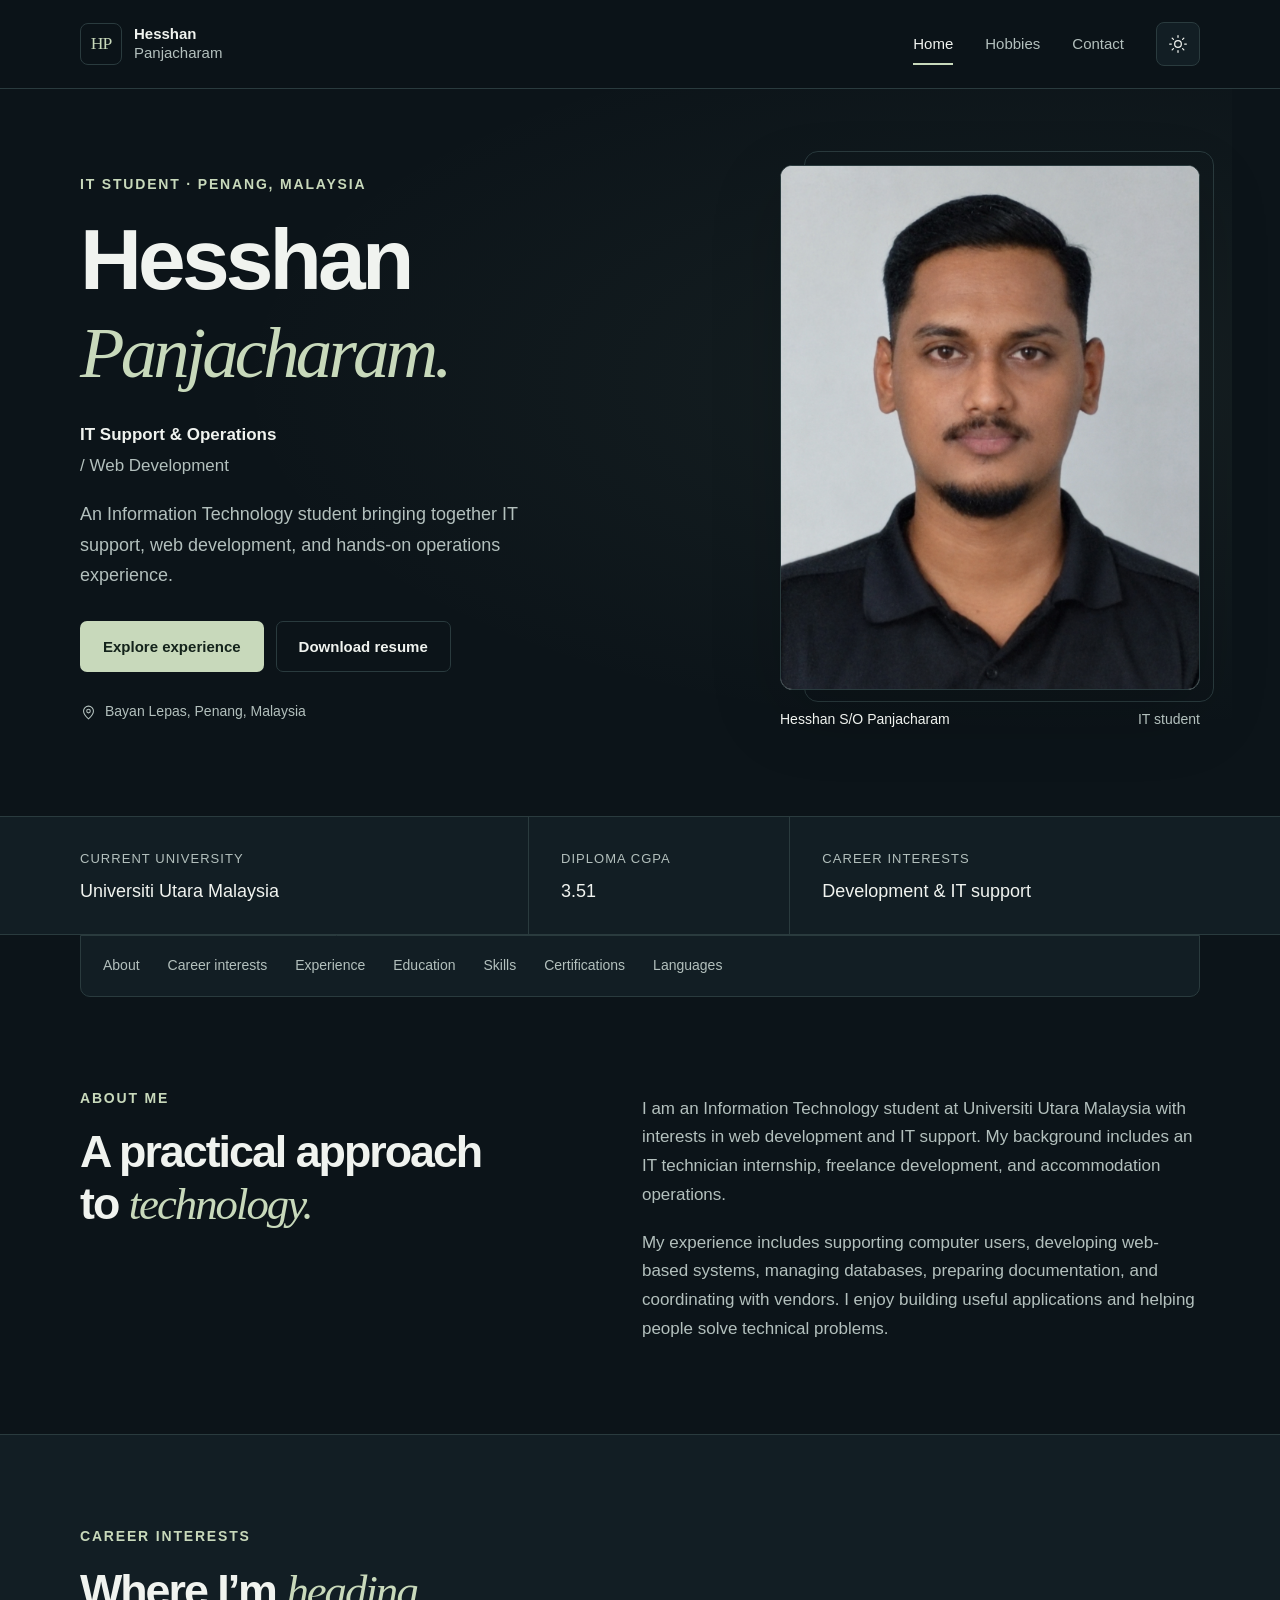
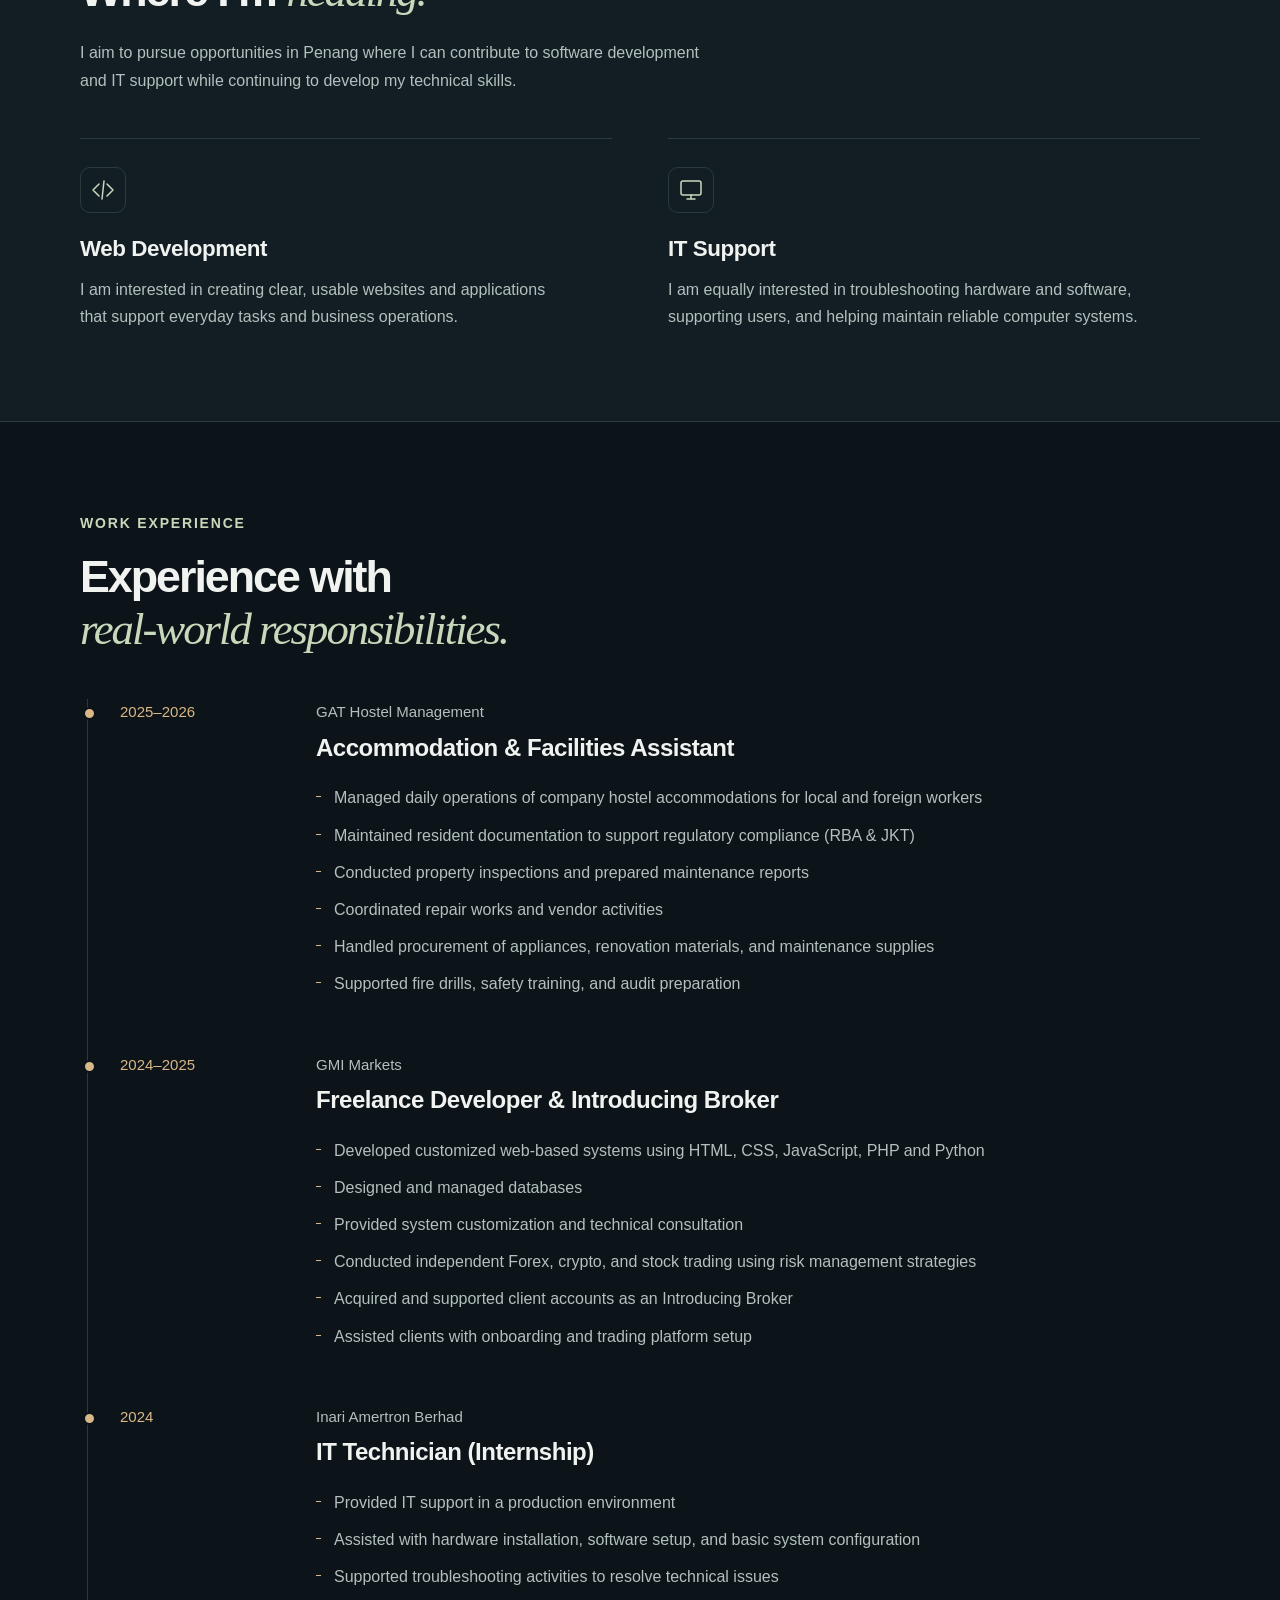
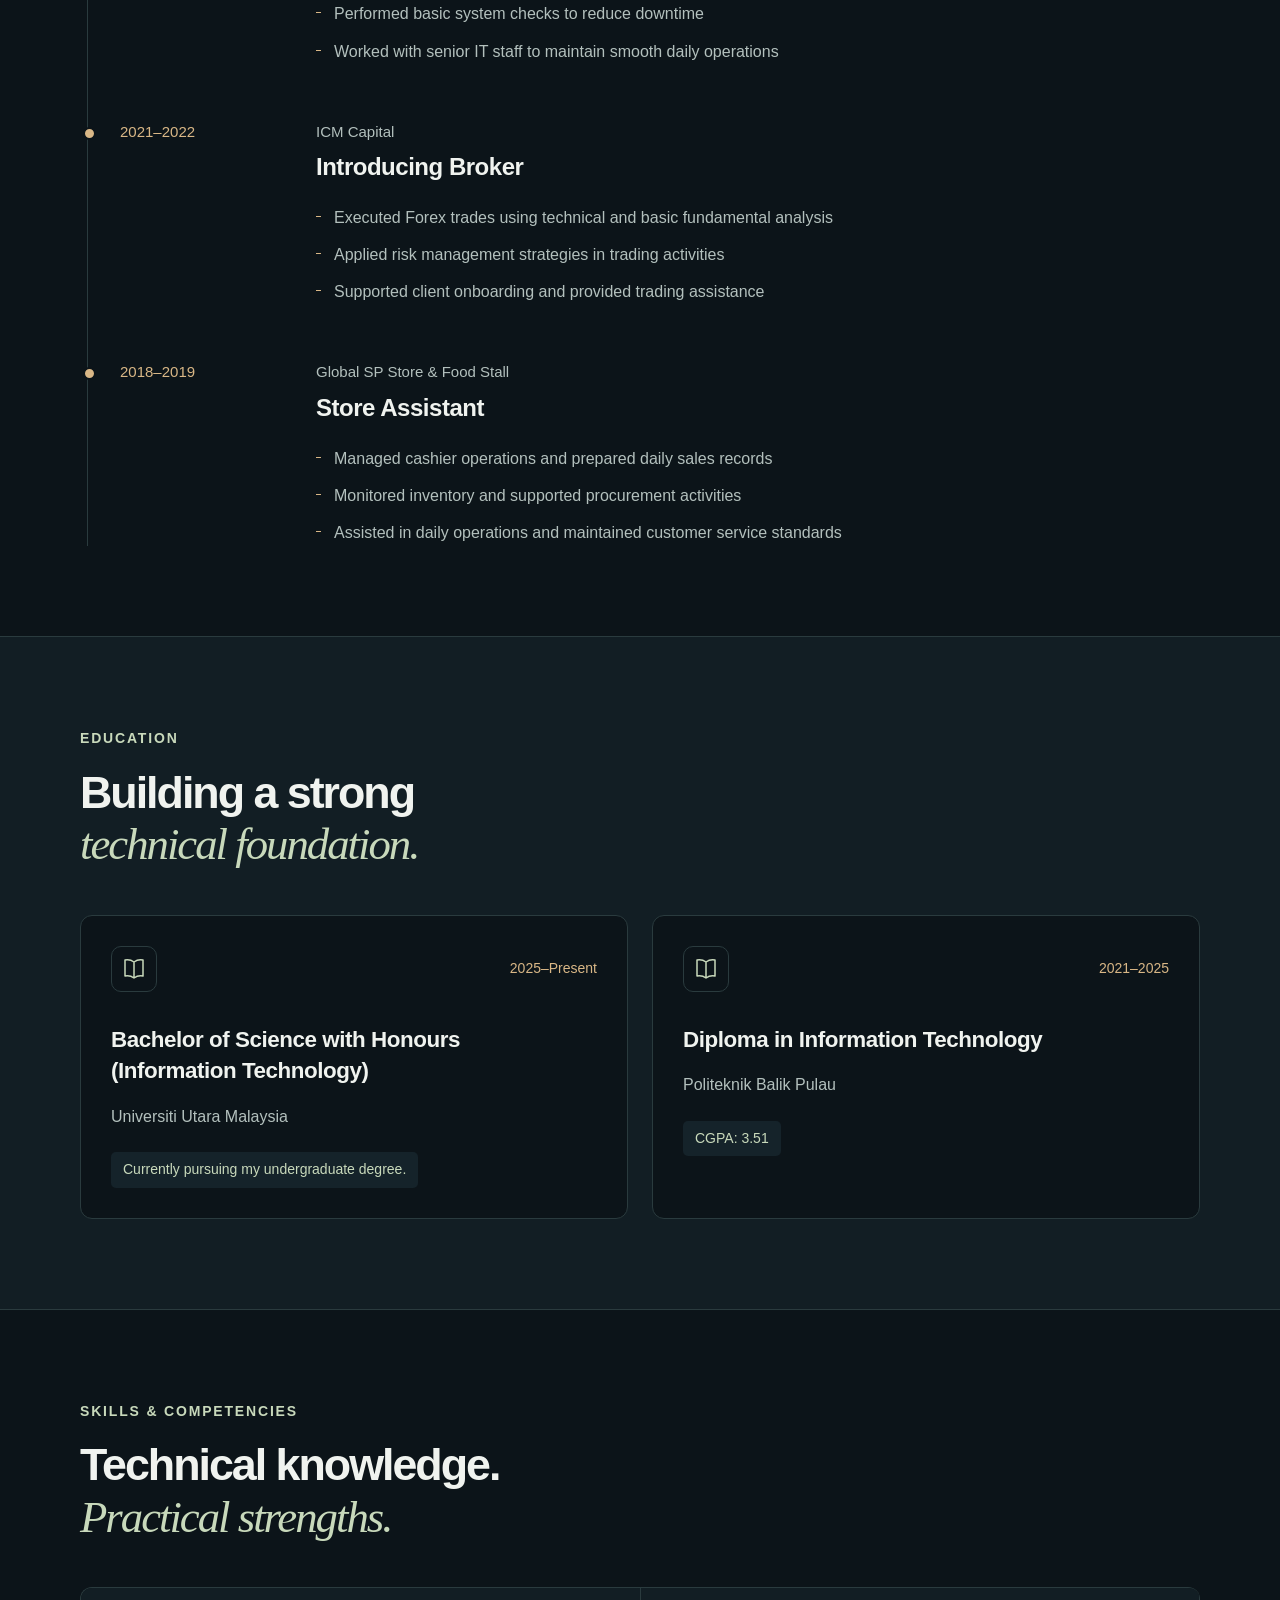
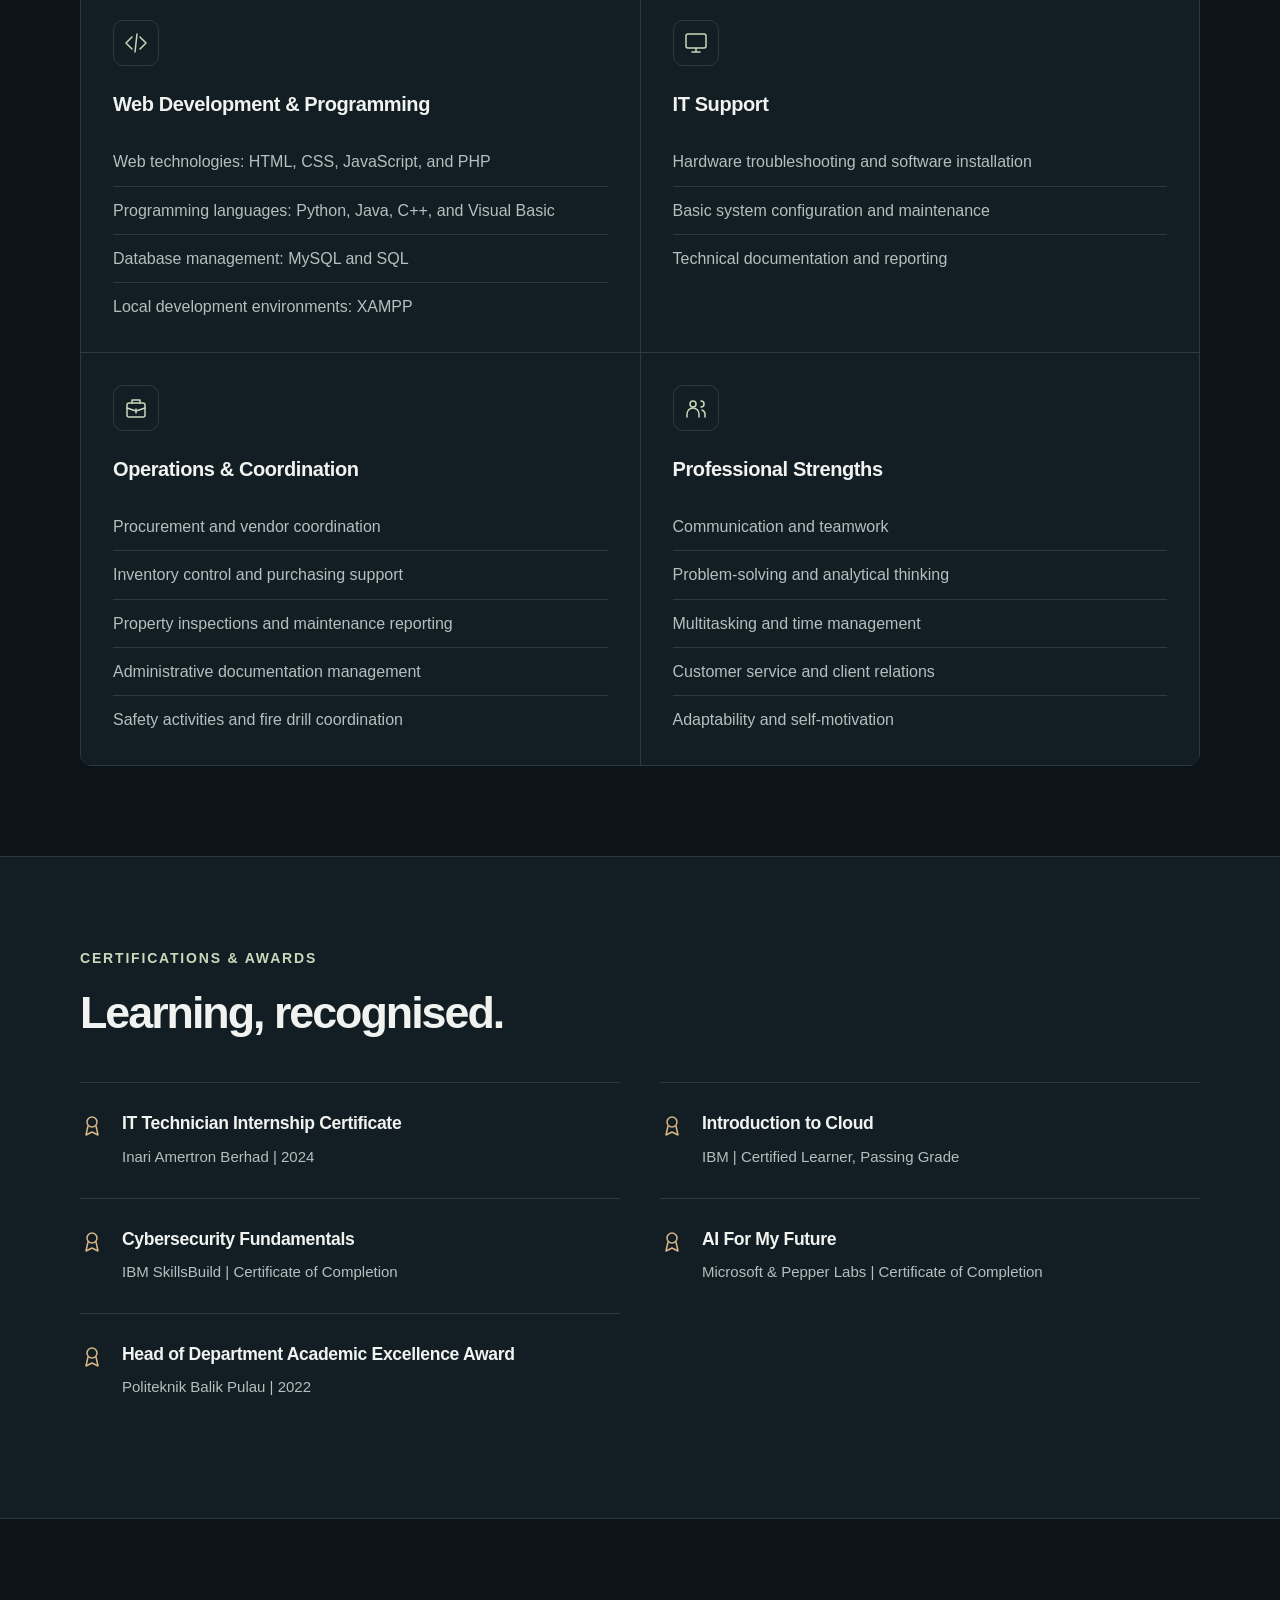
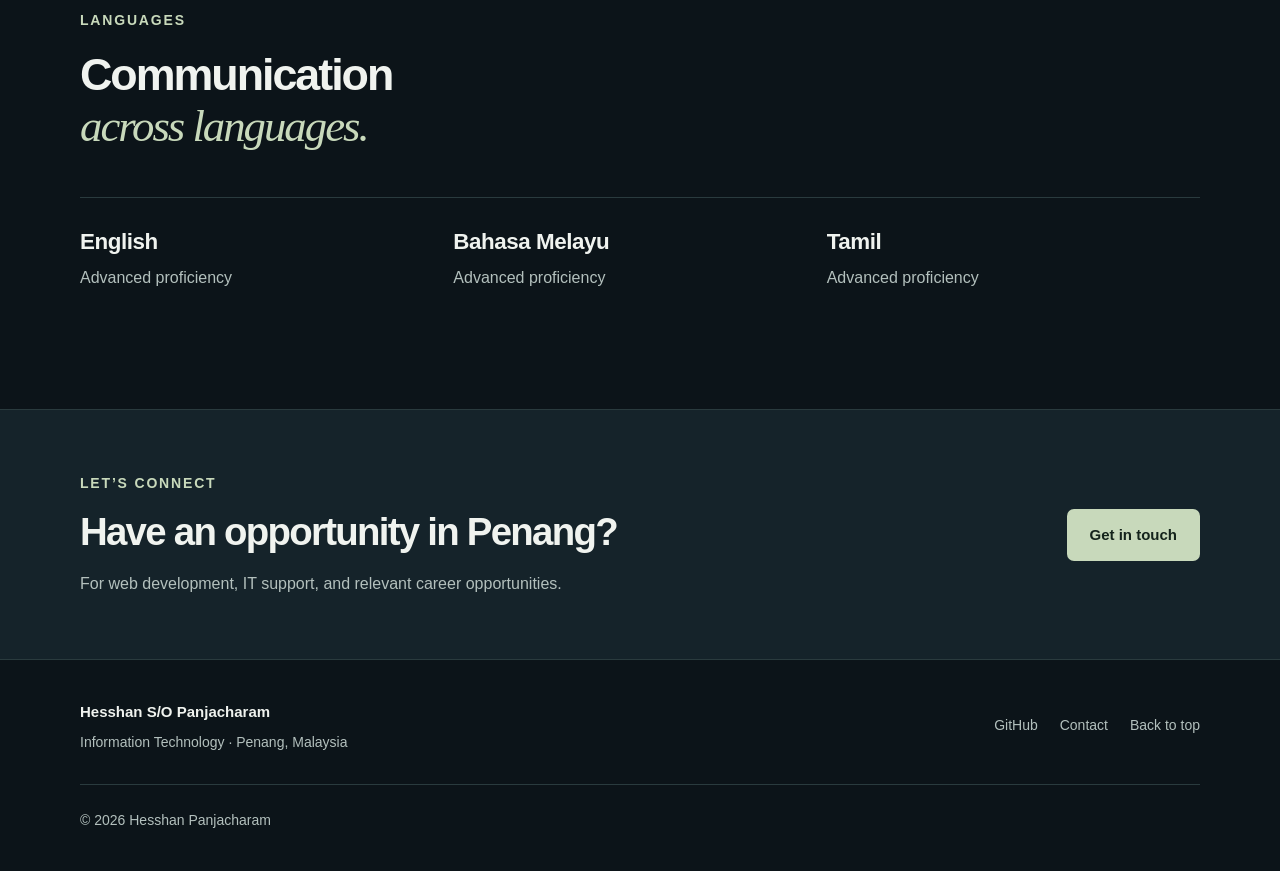
==== commit 856481fe: "Rename resume PDF and update website and README links" ====
--- a/index.html
+++ b/index.html
@@ -44,7 +44,7 @@
             <p class="hero-description hero-entry">An Information Technology student bringing together IT support, web development, and hands-on operations experience.</p>
             <div class="button-row hero-entry">
                 <a class="button button-primary" href="#experience">Explore experience</a>
-                <a class="button button-secondary" href="documents/resume.pdf" download="Hesshan_Panjacharam_Resume.pdf">Download resume</a>
+                <a class="button button-secondary" href="documents/Hesshan_Panjacharam_Resume.pdf" download="Hesshan_Panjacharam_Resume.pdf">Download resume</a>
             </div>
             <p class="hero-location hero-entry"><svg class="icon " viewBox="0 0 24 24" fill="none" stroke="currentColor" stroke-width="1.5" stroke-linecap="round" stroke-linejoin="round" aria-hidden="true"><path d="M19 10c0 5-7 11-7 11S5 15 5 10a7 7 0 1 1 14 0Z"/><circle cx="12" cy="10" r="2.5"/></svg> Bayan Lepas, Penang, Malaysia</p>
         </div>
--- a/style.css
+++ b/style.css
@@ -234,13 +234,47 @@
 .fact-grid > div:last-child { padding-right: 0; }
 .fact-label { color: var(--muted); font-size: 0.8125rem; letter-spacing: 0.08em; }
 .fact-grid p { margin: 5px 0 0; font-size: 1.125rem; font-weight: 500; }
-.section-nav { display: flex; flex-wrap: wrap; gap: 10px 26px; padding-block: 28px; border-bottom: 1px solid var(--line); }
-.section-nav a { padding: 4px 0; color: var(--muted); font-size: 0.875rem; text-decoration: none; }
-.section-nav a:hover { color: var(--accent); text-decoration: underline; }
+/* Keep Home's section links visible below the main header. */
+.section-nav {
+    position: sticky;
+    top: 88px;
+    z-index: 20;
+    display: flex;
+    flex-wrap: nowrap;
+    align-items: center;
+    gap: 8px;
+    padding: 8px 12px;
+    overflow-x: auto;
+    overflow-y: hidden;
+    overscroll-behavior-x: contain;
+    border: 1px solid var(--line);
+    border-radius: 0 0 10px 10px;
+    background: var(--surface);
+    scrollbar-width: thin;
+    scrollbar-color: var(--muted) transparent;
+}
+.section-nav a {
+    display: inline-flex;
+    flex: 0 0 auto;
+    align-items: center;
+    justify-content: center;
+    min-height: 44px;
+    padding: 8px 10px;
+    border-radius: 6px;
+    color: var(--muted);
+    font-size: 0.875rem;
+    text-decoration: none;
+    white-space: nowrap;
+}
+.section-nav a:hover {
+    color: var(--accent);
+    background: var(--surface-alt);
+    text-decoration: none;
+}
 
 /* Resume sections use varied layouts with a shared spacing scale. */
 #main-content { scroll-margin-top: 90px; }
-.section { padding-block: 90px; scroll-margin-top: 24px; }
+.section { padding-block: 90px; scroll-margin-top: 112px; }
 .section-tinted { background: var(--surface); border-block: 1px solid var(--line); }
 .section-heading { margin-bottom: 44px; max-width: 720px; }
 .section-heading > p:last-child:not(.eyebrow) { margin-top: 22px; max-width: 650px; color: var(--muted); }
@@ -376,7 +410,11 @@
     .fact-grid > div, .fact-grid > div:first-child, .fact-grid > div:last-child { padding: 18px 0; border-left: 0; border-top: 1px solid var(--line); }
     .fact-grid > div:first-child { border-top: 0; }
     .fact-grid p { font-size: 1.0625rem; }
-    .section-nav { gap: 8px 22px; padding-block: 22px; }
+    .section-nav {
+        top: 76px;
+        gap: 6px;
+        padding: 8px 10px;
+    }
     .section { padding-block: 58px; }
     .section-heading { margin-bottom: 32px; }
     .about-section { grid-template-columns: 1fr; gap: 28px; }
